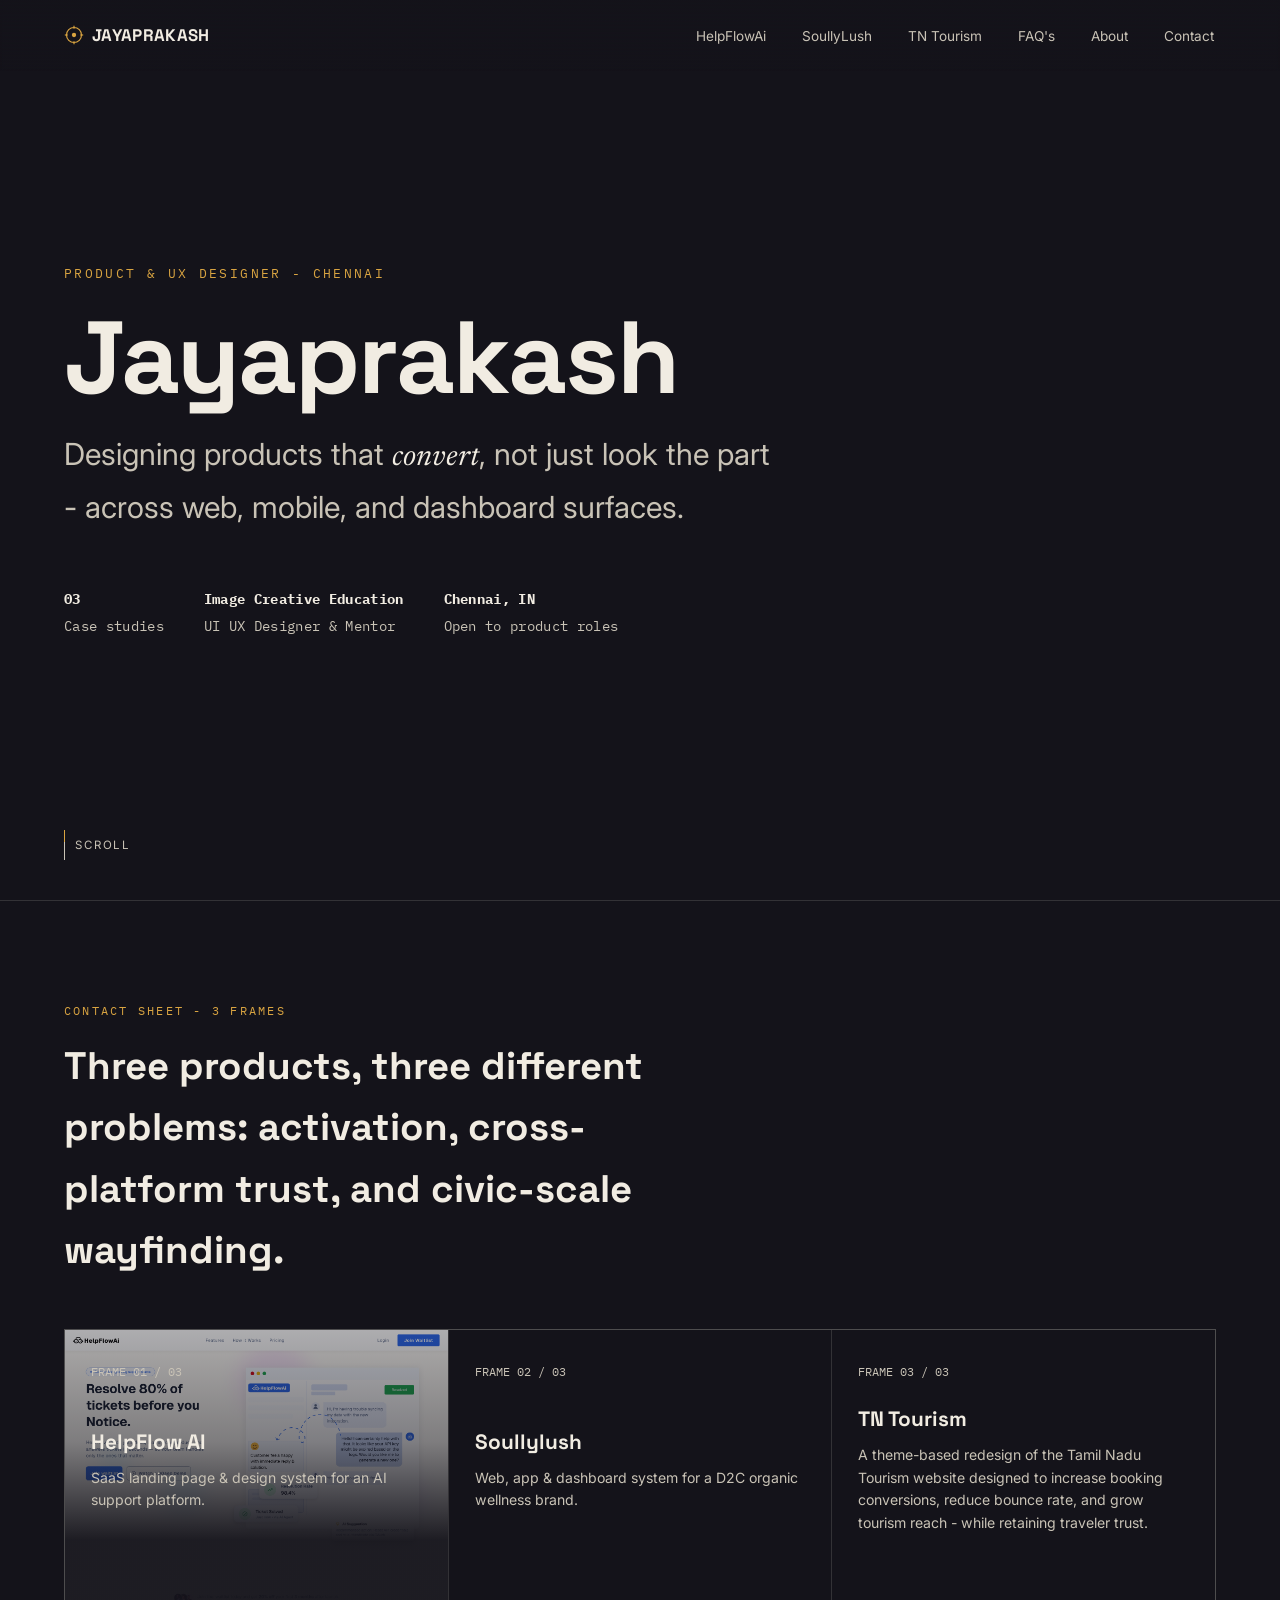
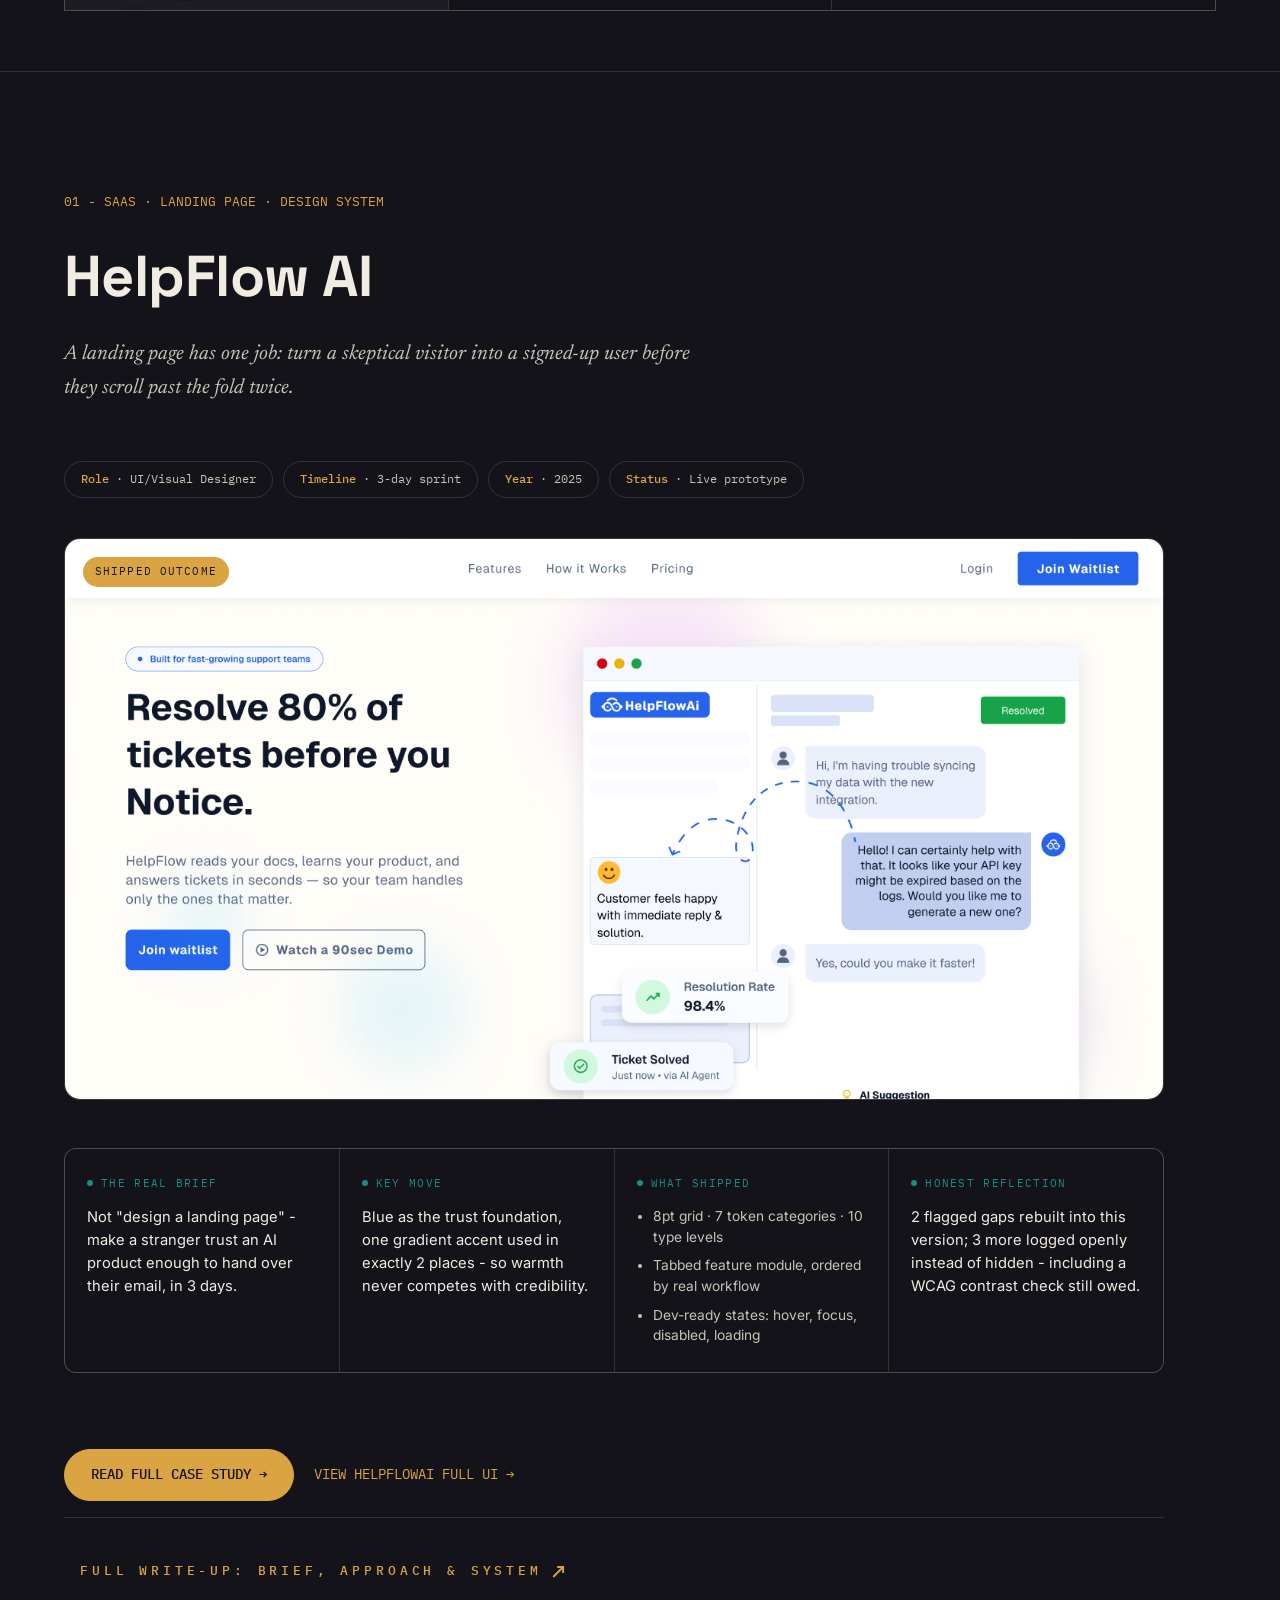
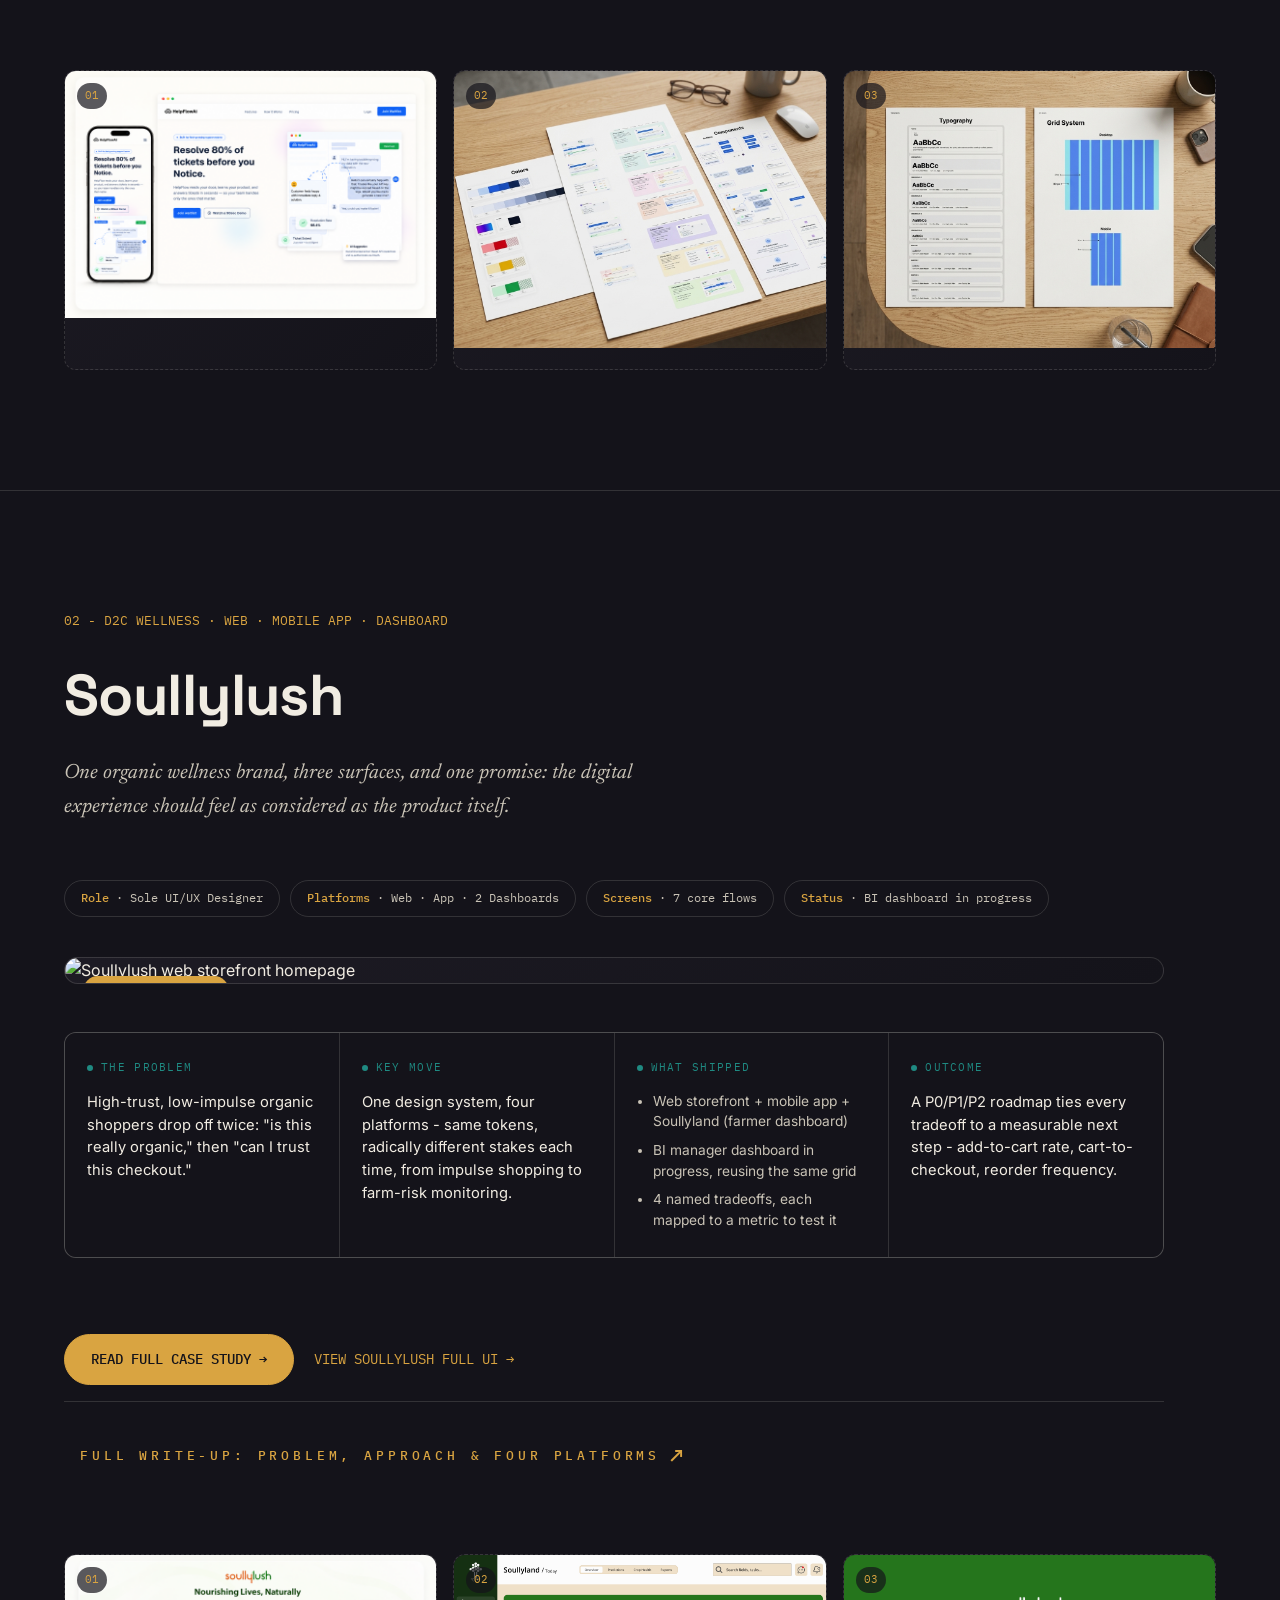
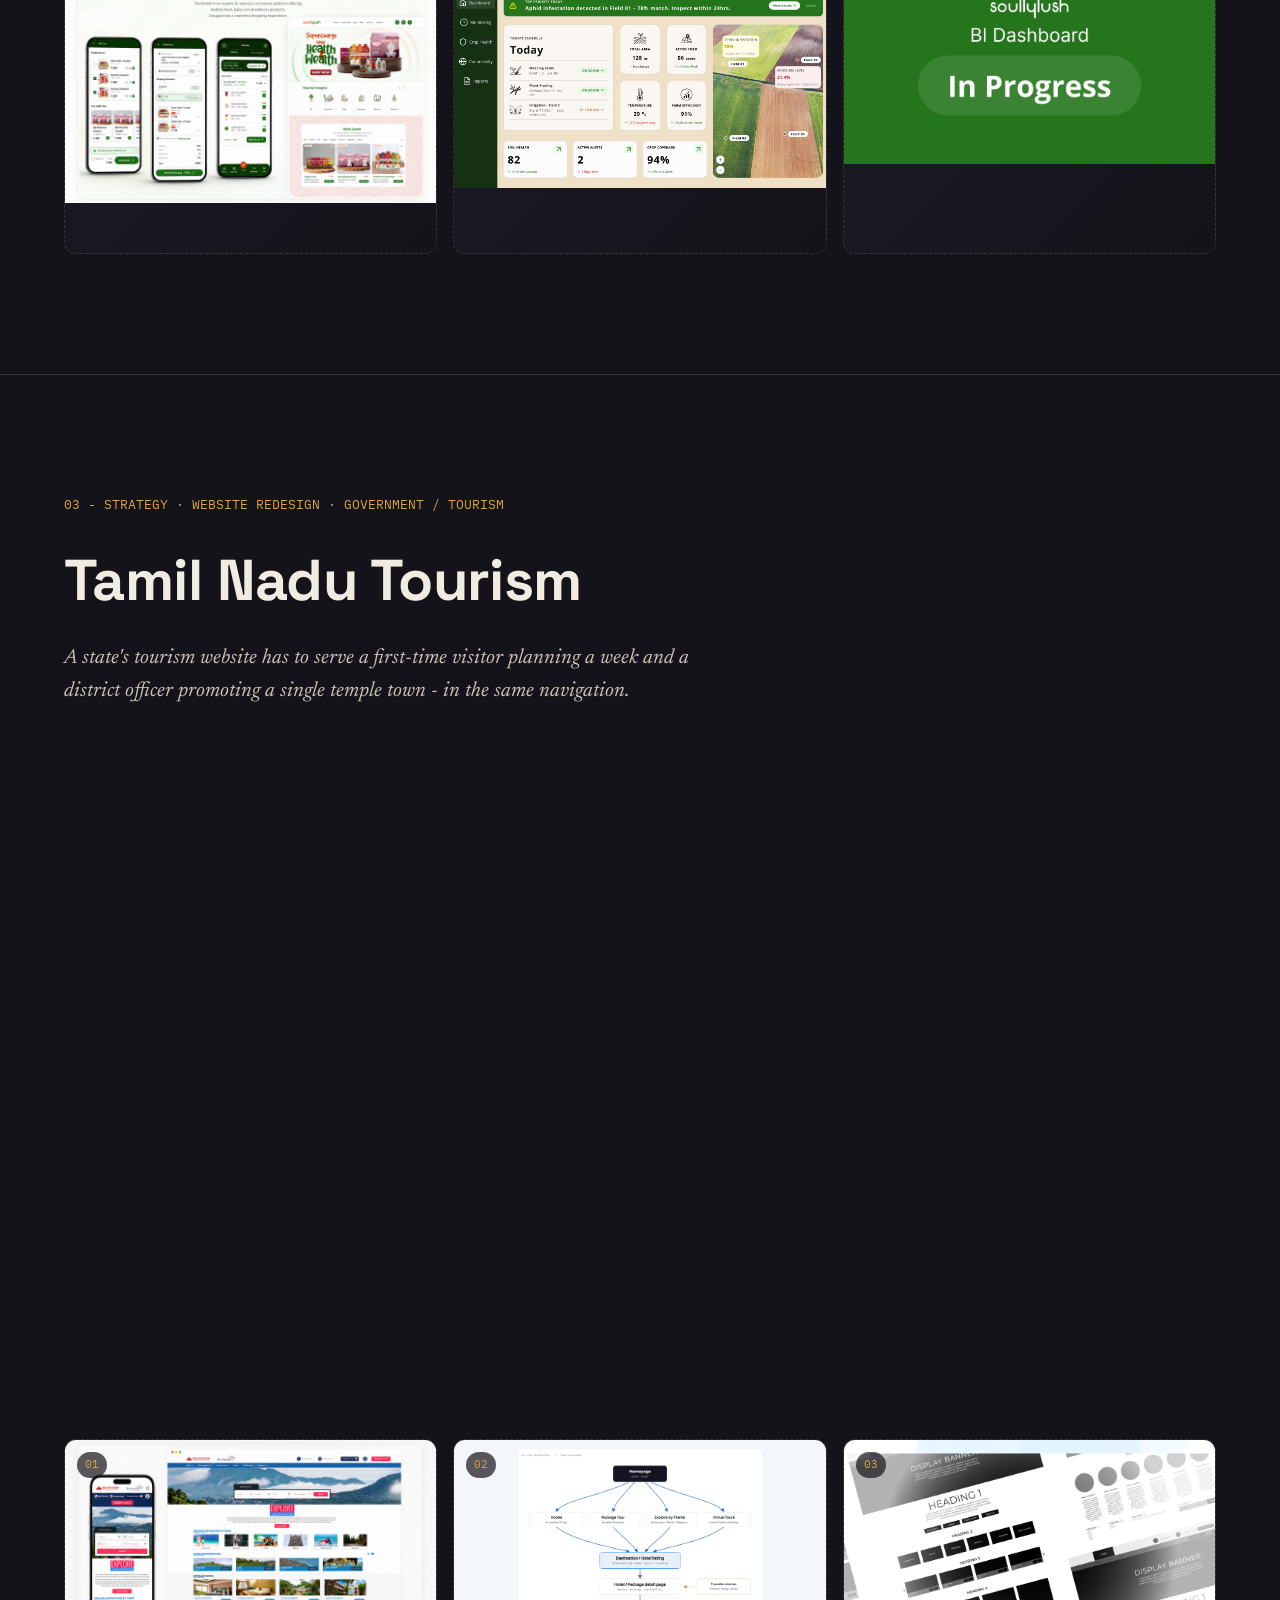
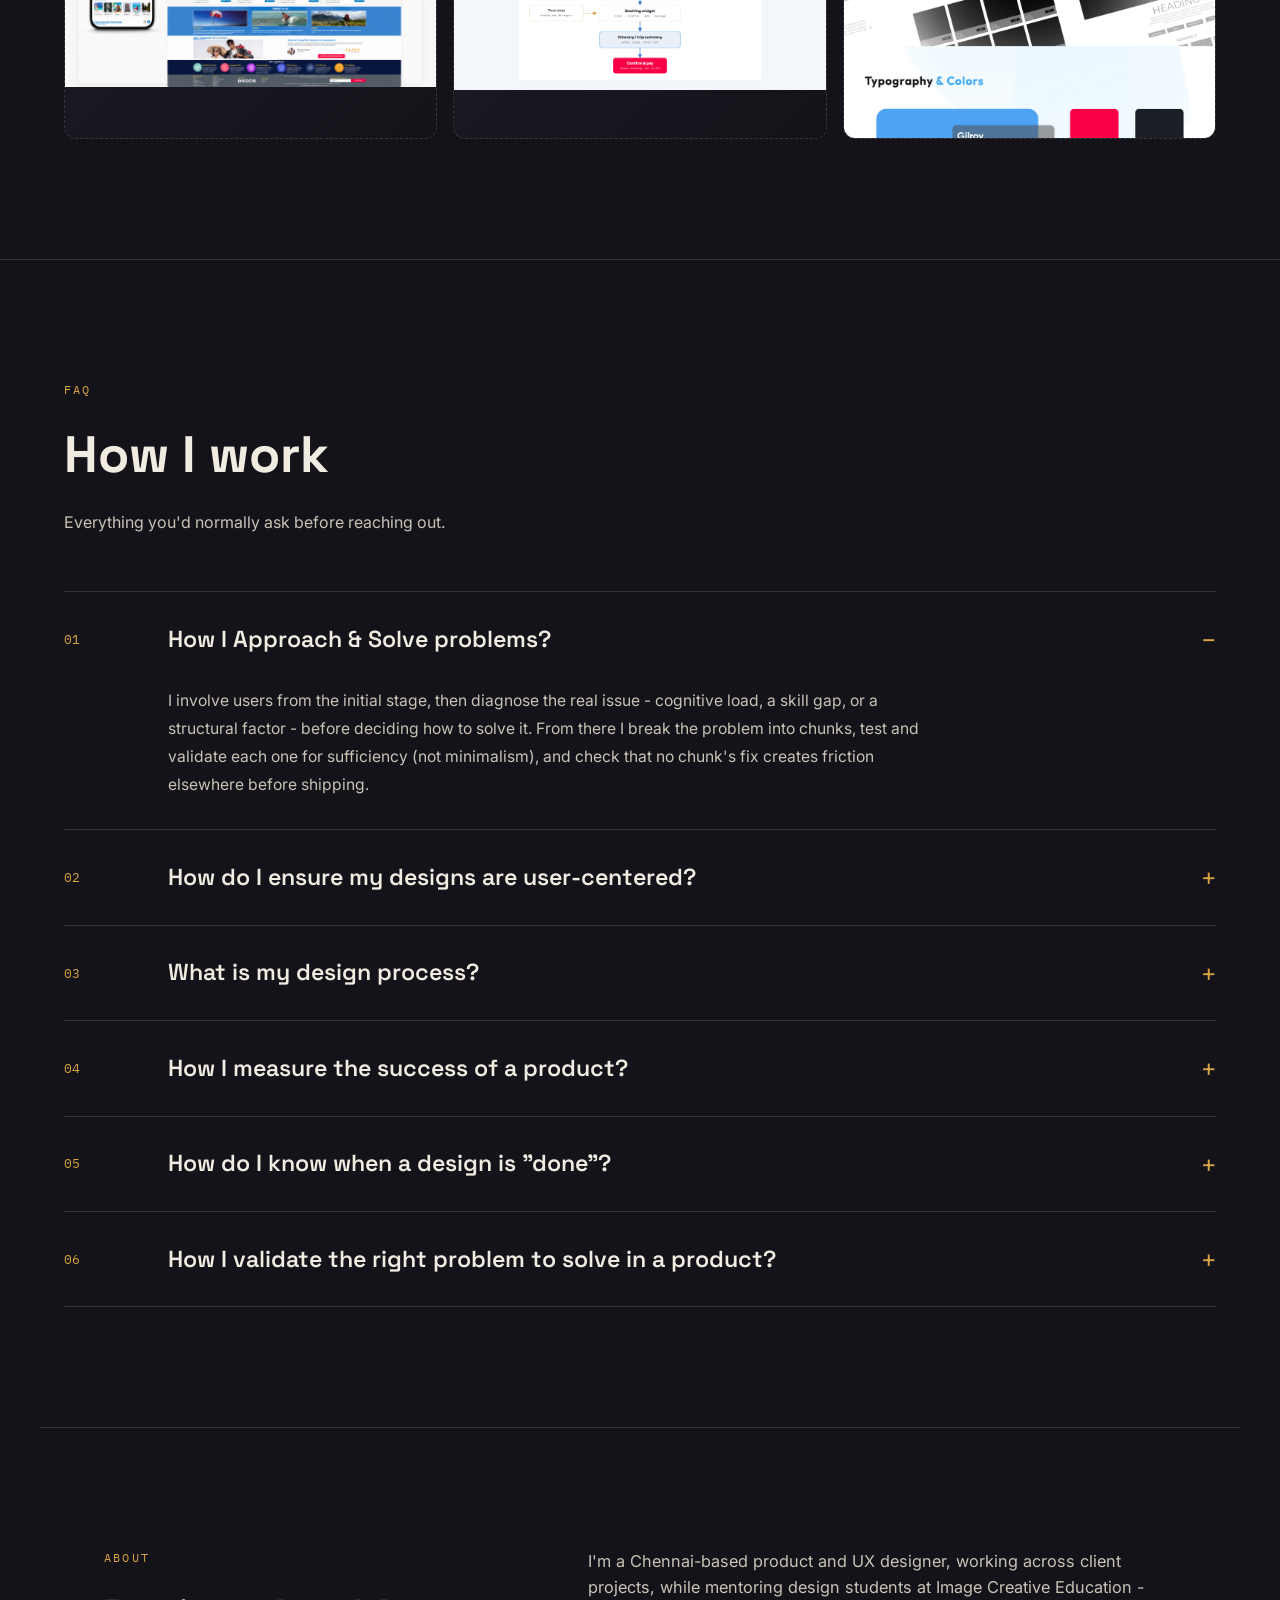
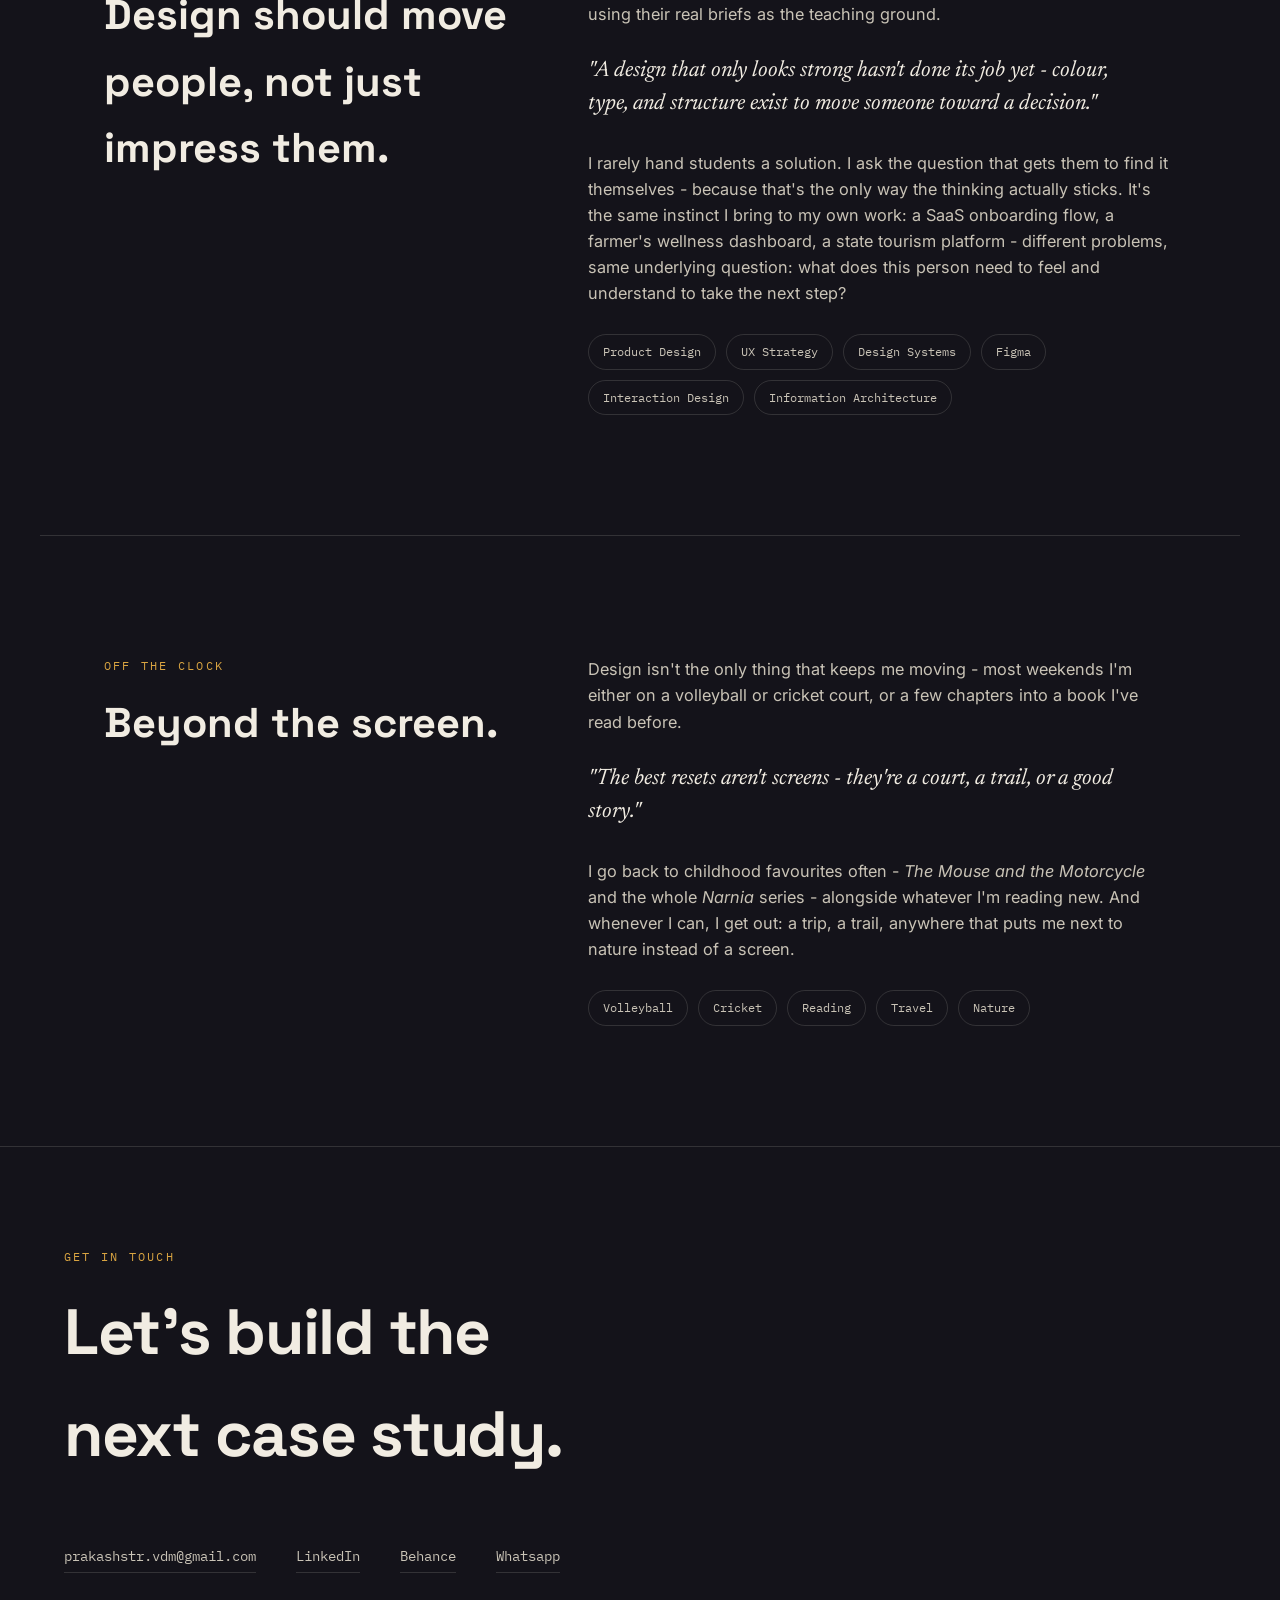
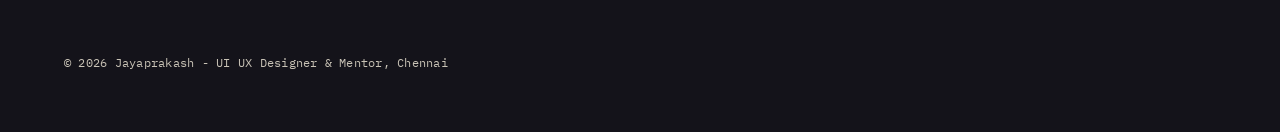
==== index.html @ b06d15dc "my-portfolio v1.0" ====
<!doctype html>
<html lang="en">
  <head>
    <meta charset="UTF-8" />
    <meta name="viewport" content="width=device-width, initial-scale=1.0" />
    <title>Jayaprakash - Product & UX Designer</title>
    <link rel="preconnect" href="https://fonts.googleapis.com" />
    <link
      href="https://fonts.googleapis.com/css2?family=Space+Grotesk:wght@400;500;700&family=Newsreader:ital,wght@0,400;1,400;1,500&family=Inter:wght@400;500;600&family=IBM+Plex+Mono:wght@400;500&display=swap"
      rel="stylesheet"
    />
    <style>
      :root {
        --ink: #14131a;
        --ink-soft: #1d1b24;
        --bone: #f1ece2;
        --bone-dim: #c9c3b6;
        --gold: #d9a441;
        --teal: #1f8a82;
        --line: rgba(241, 236, 226, 0.14);
      }
      * {
        box-sizing: border-box;
        margin: 0;
        padding: 0;
      }
      html {
        scroll-behavior: smooth;
      }
      @media (prefers-reduced-motion: reduce) {
        html {
          scroll-behavior: auto;
        }
        * {
          animation: none !important;
          transition: none !important;
        }
      }
      body {
        background: var(--ink);
        color: var(--bone);
        font-family: "Inter", sans-serif;
        line-height: 1.6;
        overflow-x: hidden;
      }
      a {
        color: inherit;
      }
      .mono {
        font-family: "IBM Plex Mono", monospace;
        letter-spacing: 0.02em;
      }
      .display {
        font-family: "Space Grotesk", sans-serif;
      }
      .accent-italic {
        font-family: "Newsreader", serif;
        font-style: italic;
        font-weight: 400;
      }

      /* ---------- NAV ---------- */
      header {
        position: fixed;
        top: 0;
        left: 0;
        right: 0;
        z-index: 100;
        display: flex;
        justify-content: space-between;
        align-items: center;
        padding: 22px 5vw;
        background: linear-gradient(
          to bottom,
          rgba(20, 19, 26, 0.92),
          rgba(20, 19, 26, 0)
        );
        backdrop-filter: blur(2px);
      }
      .logo {
        font-family: "Space Grotesk", sans-serif;
        font-weight: 700;
        font-size: 1.05rem;
        letter-spacing: 0.02em;
        display: flex;
        align-items: center;
        gap: 8px;
      }
      .logo svg {
        width: 20px;
        height: 20px;
      }
      nav ul {
        list-style: none;
        display: flex;
        gap: 32px;
      }
      nav a {
        font-size: 0.85rem;
        text-decoration: none;
        color: var(--bone-dim);
        transition: color 0.2s ease;
        padding: 4px 2px;
      }
      nav a:hover,
      nav a:focus-visible {
        color: var(--gold);
        outline: none;
      }
      nav a:focus-visible {
        outline: 2px solid var(--gold);
        outline-offset: 4px;
      }

      /* ---------- HERO ---------- */
      .hero {
        min-height: 100vh;
        display: flex;
        flex-direction: column;
        justify-content: center;
        padding: 0 5vw;
        position: relative;
      }
      .hero-eyebrow {
        font-size: 0.82rem;
        color: var(--gold);
        text-transform: uppercase;
        letter-spacing: 0.18em;
        margin-bottom: 24px;
        opacity: 0;
        animation: riseIn 0.8s ease forwards 0.1s;
      }
      .hero h1 {
        font-size: clamp(2.6rem, 8vw, 6.4rem);
        font-weight: 700;
        line-height: 0.98;
        letter-spacing: -0.02em;
        opacity: 0;
        animation: riseIn 0.9s ease forwards 0.25s;
      }
      .hero .role {
        margin-top: 22px;
        font-size: clamp(1.3rem, 2.6vw, 1.9rem);
        color: var(--bone-dim);
        max-width: 720px;
        opacity: 0;
        animation: riseIn 0.9s ease forwards 0.45s;
      }
      .hero .role em {
        color: var(--bone);
        font-style: italic;
        font-family: "Newsreader", serif;
      }
      .button {
        border: 1px solid var(--gold);
        border-radius: 999px;
        padding: 12px 24px;
      }
      @keyframes riseIn {
        from {
          opacity: 0;
          transform: translateY(18px);
        }
        to {
          opacity: 1;
          transform: translateY(0);
        }
      }
      .hero-meta {
        margin-top: 56px;
        display: flex;
        gap: 40px;
        flex-wrap: wrap;
        opacity: 0;
        animation: riseIn 0.9s ease forwards 0.65s;
      }
      .hero-meta div {
        font-size: 0.9rem;
        color: var(--bone-dim);
      }
      .hero-meta strong {
        display: block;
        color: var(--bone);
        font-family: "IBM Plex Mono", monospace;
        font-size: 0.9rem;
        margin-bottom: 4px;
      }

      .scroll-cue {
        position: absolute;
        bottom: 40px;
        left: 5vw;
        font-size: 0.72rem;
        color: var(--bone-dim);
        text-transform: uppercase;
        letter-spacing: 0.16em;
        display: flex;
        align-items: center;
        gap: 10px;
      }
      .scroll-cue .bar {
        width: 1px;
        height: 30px;
        background: var(--bone-dim);
        position: relative;
        overflow: hidden;
      }
      .scroll-cue .bar::after {
        content: "";
        position: absolute;
        top: 0;
        left: 0;
        width: 100%;
        height: 40%;
        background: var(--gold);
        animation: track 1.8s ease-in-out infinite;
      }
      @keyframes track {
        0% {
          transform: translateY(-100%);
        }
        100% {
          transform: translateY(250%);
        }
      }

      /* ---------- CONTACT SHEET NAV ---------- */
      .sheet {
        padding: 100px 5vw 60px;
        border-top: 1px solid var(--line);
      }
      .sheet-label {
        font-size: 0.78rem;
        color: var(--gold);
        text-transform: uppercase;
        letter-spacing: 0.18em;
        margin-bottom: 14px;
      }
      .sheet-title {
        font-size: clamp(1.6rem, 3vw, 2.4rem);
        font-weight: 700;
        margin-bottom: 48px;
        max-width: 640px;
      }
      .frames {
        display: grid;
        grid-template-columns: repeat(3, 1fr);
        gap: 1px;
        background: var(--line);
        border: 1px solid var(--line);
      }
      .frame {
        background: var(--ink);
        background-size: cover;
        background-position: top center;
        padding: 32px 26px;
        text-decoration: none;
        color: inherit;
        display: flex;
        flex-direction: column;
        justify-content: space-between;
        min-height: 280px;
        transition: background 0.3s ease;
        position: relative;
      }
      .frame::before {
        content: "";
        position: absolute;
        inset: 0;
        background: linear-gradient(
          to top,
          rgba(20, 19, 26, 0.96) 25%,
          rgba(20, 19, 26, 0.55) 60%,
          rgba(20, 19, 26, 0.35) 100%
        );
        z-index: 0;
      }
      .frame > * {
        position: relative;
        z-index: 1;
      }
      .frame:hover,
      .frame:focus-visible {
        background-color: var(--ink-soft);
        outline: none;
      }
      .frame:focus-visible {
        box-shadow: inset 0 0 0 2px var(--gold);
      }
      .frame .fnum {
        font-family: "IBM Plex Mono", monospace;
        font-size: 0.78rem;
        color: var(--bone-dim);
      }
      .frame h3 {
        font-size: 1.3rem;
        margin: 18px 0 8px;
        font-weight: 700;
      }
      .frame p {
        font-size: 0.88rem;
        color: var(--bone-dim);
      }
      .frame .go {
        margin-top: 20px;
        font-size: 0.78rem;
        color: var(--gold);
        font-family: "IBM Plex Mono", monospace;
        opacity: 0;
        transform: translateX(-6px);
        transition: all 0.25s ease;
      }
      .frame:hover .go,
      .frame:focus-visible .go {
        opacity: 1;
        transform: translateX(0);
      }
      @media (max-width: 800px) {
        .frames {
          grid-template-columns: 1fr;
        }
      }

      /* ---------- CASE STUDY ---------- */
      .case {
        padding: 120px 5vw;
        border-top: 1px solid var(--line);
        scroll-margin-top: 80px;
      }
      .case-head {
        max-width: 900px;
        margin-bottom: 56px;
      }
      .case-eyebrow {
        font-family: "IBM Plex Mono", monospace;
        font-size: 0.8rem;
        color: var(--gold);
        margin-bottom: 18px;
      }
      .case h2 {
        font-size: clamp(2.1rem, 5vw, 3.6rem);
        font-weight: 700;
        letter-spacing: -0.01em;
        margin-bottom: 16px;
      }
      .case .tagline {
        font-family: "Newsreader", serif;
        font-style: italic;
        font-size: 1.3rem;
        color: var(--bone-dim);
        max-width: 640px;
      }

      .meta-row {
        display: grid;
        grid-template-columns: repeat(auto-fit, minmax(160px, 1fr));
        gap: 24px;
        margin: 44px 0 56px;
        padding: 24px 0;
        border-top: 1px solid var(--line);
        border-bottom: 1px solid var(--line);
      }
      .meta-row div span {
        display: block;
        font-size: 0.7rem;
        text-transform: uppercase;
        letter-spacing: 0.12em;
        color: var(--bone-dim);
        margin-bottom: 8px;
      }
      .meta-row div strong {
        font-family: "IBM Plex Mono", monospace;
        font-size: 0.92rem;
        font-weight: 500;
        color: var(--bone);
      }

      .case-body {
        display: grid;
        grid-template-columns: 1fr 1fr;
        gap: 64px;
        max-width: 1100px;
      }
      @media (max-width: 820px) {
        .case-body {
          grid-template-columns: 1fr;
        }
      }
      .case-body h4 {
        font-size: 0.78rem;
        text-transform: uppercase;
        letter-spacing: 0.14em;
        color: var(--teal);
        margin-bottom: 14px;
      }
      .case-body p {
        color: var(--bone-dim);
        font-size: 0.98rem;
        margin-bottom: 16px;
      }
      .case-body ul {
        color: var(--bone-dim);
        font-size: 0.98rem;
        padding-left: 18px;
        margin-bottom: 16px;
      }
      .case-body li {
        margin-bottom: 8px;
      }

      .visual-strip {
        margin-top: 64px;
        display: grid;
        grid-template-columns: repeat(3, 1fr);
        gap: 16px;
      }
      @media (max-width: 820px) {
        .visual-strip {
          grid-template-columns: 1fr;
        }
      }
      .visual-frame {
        /* aspect-ratio:4/3; */
        border: 1px dashed var(--line);
        /* display:flex;  */
        /* align-items:center;  */
        /* justify-content:center;  */
        /* flex-direction:column; gap:8px; */
        background: linear-gradient(135deg, var(--ink-soft), var(--ink));
        /* padding:20px;  */
        /* text-align:center; */
        position: relative;
        height: 300px; /* Fixed card height */
        overflow: hidden;
        border-radius: 12px;
      }
      .visual-frame .icon {
        font-family: "IBM Plex Mono", monospace;
        font-size: 0.7rem;
        color: var(--gold);
        position: absolute;
        top: 12px;
        left: 12px;
        z-index: 2;
        background: rgba(20, 19, 26, 0.7);
        padding: 4px 8px;
        border-radius: 20px;
      }
      .visual-frame .cap {
        font-size: 0.82rem;
        color: var(--bone-dim);
        width: 100%;
        height: 100%;
        overflow: hidden;
      }
      .visual-frame .cap img {
        width: 100%;
        height: auto;
        display: block;
        transform: translateY(0);
        transition: transform 8s linear;
      }
      .visual-frame:hover img {
        transform: translateY(calc(-100% + 300px));
      }

      .case-link {
        display: inline-flex;
        align-items: center;
        gap: 8px;
        margin: 36px 12px 0 0;
        font-family: "IBM Plex Mono", monospace;
        font-size: 0.85rem;
        color: var(--gold);
        text-decoration: none;
        /* border-bottom: 1px solid transparent; */
      }
      .case-link:hover {
        border-color: var(--gold);
      }
      .case-link.primary {
        background: var(--gold);
        color: var(--ink);
        padding: 14px 26px;
        border-radius: 999px;
        border: 1px solid var(--gold);
        font-weight: 500;
      }
      .case-link.primary:hover {
        background: transparent;
        color: var(--gold);
      }
      .case-cta-row {
        display: flex;
        flex-wrap: wrap;
        align-items: center;
        margin-bottom: 16px;
        gap: 8px;
      }

      /* ---------- OUTCOME VISUAL (techfynite-style hero shot) ---------- */
      .outcome-visual {
        position: relative;
        margin: 40px 0 48px;
        border-radius: 16px;
        overflow: hidden;
        border: 1px solid var(--line);
        background: linear-gradient(135deg, var(--ink-soft), var(--ink));
        max-width: 1100px;
      }
      .outcome-visual .tag {
        position: absolute;
        top: 18px;
        left: 18px;
        z-index: 2;
        font-family: "IBM Plex Mono", monospace;
        font-size: 0.7rem;
        letter-spacing: 0.1em;
        text-transform: uppercase;
        color: var(--ink);
        background: var(--gold);
        padding: 6px 12px;
        border-radius: 20px;
      }
      .outcome-visual .frame-inner {
        width: 100%;
        max-height: 560px;
        overflow: hidden;
        display: flex;
        align-items: flex-start;
        justify-content: center;
      }
      .outcome-visual img {
        width: 100%;
        height: auto;
        display: block;
      }

      /* ---------- SKIMMABLE HIGHLIGHTS (PM-skim layer) ---------- */
      .highlights {
        display: grid;
        grid-template-columns: repeat(4, 1fr);
        gap: 1px;
        background: var(--line);
        border: 1px solid var(--line);
        border-radius: 12px;
        overflow: hidden;
        max-width: 1100px;
        margin-bottom: 40px;
      }
      @media (max-width: 900px) {
        .highlights {
          grid-template-columns: repeat(2, 1fr);
        }
      }
      @media (max-width: 560px) {
        .highlights {
          grid-template-columns: 1fr;
        }
      }
      .highlight-card {
        background: var(--ink);
        padding: 26px 22px;
        transition: background 0.25s ease;
      }
      .highlight-card:hover {
        background: var(--ink-soft);
      }
      .highlight-card .h-label {
        display: flex;
        align-items: center;
        gap: 8px;
        font-family: "IBM Plex Mono", monospace;
        font-size: 0.68rem;
        text-transform: uppercase;
        letter-spacing: 0.12em;
        color: var(--teal);
        margin-bottom: 14px;
      }
      .highlight-card .h-label::before {
        content: "";
        width: 6px;
        height: 6px;
        border-radius: 50%;
        background: var(--teal);
        flex-shrink: 0;
      }
      .highlight-card p {
        font-size: 0.92rem;
        color: var(--bone);
        line-height: 1.55;
      }
      .highlight-card ul {
        padding-left: 16px;
        margin: 0;
      }
      .highlight-card li {
        font-size: 0.86rem;
        color: var(--bone-dim);
        margin-bottom: 8px;
        line-height: 1.5;
      }
      .highlight-card li:last-child {
        margin-bottom: 0;
      }

      /* ---------- CASE CHIPS (quick meta pills) ---------- */
      .case-chips {
        display: flex;
        flex-wrap: wrap;
        gap: 10px;
        margin: 28px 0 0;
      }
      .case-chips span {
        font-family: "IBM Plex Mono", monospace;
        font-size: 0.74rem;
        padding: 8px 16px;
        border: 1px solid var(--line);
        border-radius: 100px;
        color: var(--bone-dim);
      }
      .case-chips span strong {
        color: var(--gold);
        font-weight: 500;
      }

      details.deep-dive {
        max-width: 1100px;
        margin-bottom: 48px;
        border-top: 1px solid var(--line);
        padding-top: 20px;
      }
      details.deep-dive summary {
        cursor: pointer;
        list-style: none;
        font-family: "IBM Plex Mono", monospace;
        font-size: 0.8rem;
        font-weight: 500;
        color: var(--gold);
        text-transform: uppercase;
        letter-spacing: 0.3em;
        display: flex;
        align-items: center;
        gap: 10px;
        padding: 1rem;
      }
      details.deep-dive summary::-webkit-details-marker {
        display: none;
      }
      details.deep-dive summary::after {
  content: "↗";
  font-size: 1.4rem;
  display: inline-block;
  transition: transform 0.25s ease;
}
details.deep-dive[open] summary::after {
  transform: rotate(90deg);
}
      /* details.deep-dive summary::after {
        content: "+";
        font-size: 1.1rem;
      }
      details.deep-dive[open] summary::after {
        content: "−";
      } */
      details.deep-dive .case-body {
        margin-top: 32px;
      }

      /* ================= FAQ ================= */

      .faq {
        padding: 120px 5vw;
        border-top: 1px solid var(--line);
      }

      .faq-head {
        max-width: 760px;
        margin-bottom: 56px;
      }

      .faq h2 {
        font-size: clamp(2rem, 4vw, 3.2rem);
        margin-bottom: 14px;
        font-weight: 700;
      }

      .faq-sub {
        color: var(--bone-dim);
        max-width: 600px;
        font-size: 1rem;
      }

      .faq-list {
        border-top: 1px solid var(--line);
      }

      .faq-item {
        border-bottom: 1px solid var(--line);
      }

      .faq-item summary {
        list-style: none;
        cursor: pointer;
        display: grid;
        grid-template-columns: 80px 1fr 40px;
        align-items: center;
        gap: 24px;
        padding: 28px 0;
      }

      .faq-item summary::-webkit-details-marker {
        display: none;
      }

      .faq-number {
        color: var(--gold);
        font-size: 0.82rem;
      }

      .faq-question {
        font-size: clamp(1.1rem, 2vw, 1.45rem);
        font-weight: 600;
      }

      .faq-item summary::after {
        content: "+";
        justify-self: end;
        color: var(--gold);
        font-size: 1.5rem;
        transition: transform 0.3s ease;
      }

      .faq-item[open] summary::after {
        content: "−";
      }

      .faq-answer {
        max-width: 760px;
        margin-left: 104px;
        padding: 0 0 30px;
        color: var(--bone-dim);
        line-height: 1.8;
        font-size: 0.98rem;
        animation: faqFade 0.3s ease;
      }

      @keyframes faqFade {
        from {
          opacity: 0;
          transform: translateY(-8px);
        }
        to {
          opacity: 1;
          transform: translateY(0);
        }
      }

      .faq-item:hover summary {
        color: var(--gold);
      }

      @media (max-width: 768px) {
        .faq-item summary {
          grid-template-columns: 56px 1fr 24px;
          gap: 16px;
          padding: 22px 0;
        }

        .faq-question {
          font-size: 1.05rem;
        }

        .faq-answer {
          margin-left: 72px;
          font-size: 0.94rem;
        }
      }

      /* ---------- ABOUT ---------- */
      .about {
        padding: 120px 5vw;
        border-top: 1px solid var(--line);
        display: grid;
        grid-template-columns: 1fr 1.4fr;
        gap: 64px;
        max-width: 1200px;
        margin: 0 auto;
      }

      @media (max-width: 820px) {
        .about {
          grid-template-columns: 1fr;
        }
      }
      .about .sheet-label {
        margin-bottom: 14px;
      }
      .about h2 {
        font-size: clamp(1.8rem, 3.4vw, 2.6rem);
        font-weight: 700;
        margin-bottom: 8px;
      }
      .about-body p {
        color: var(--bone-dim);
        font-size: 1.02rem;
        margin-bottom: 18px;
        max-width: 600px;
      }
      .about-body .quote {
        font-family: "Newsreader", serif;
        font-style: italic;
        font-size: 1.4rem;
        color: var(--bone);
        margin: 28px 0;
        max-width: 560px;
        line-height: 1.5;
      }
      .tags {
        display: flex;
        flex-wrap: wrap;
        gap: 10px;
        margin-top: 28px;
      }
      .tags span {
        font-family: "IBM Plex Mono", monospace;
        font-size: 0.76rem;
        padding: 7px 14px;
        border: 1px solid var(--line);
        border-radius: 100px;
        color: var(--bone-dim);
      }

      /* ---------- FOOTER ---------- */
      footer {
        padding: 100px 5vw 60px;
        border-top: 1px solid var(--line);
        display: flex;
        flex-direction: column;
        gap: 40px;
      }
      footer h2 {
        font-size: clamp(2rem, 6vw, 4rem);
        font-weight: 700;
        letter-spacing: -0.02em;
      }
      .footer-links {
        display: flex;
        gap: 40px;
        flex-wrap: wrap;
        margin-top: 20px;
      }
      .footer-links a {
        text-decoration: none;
        font-family: "IBM Plex Mono", monospace;
        font-size: 0.88rem;
        color: var(--bone-dim);
        border-bottom: 1px solid var(--line);
        padding-bottom: 4px;
        transition:
          color 0.2s ease,
          border-color 0.2s ease;
      }
      .footer-links a:hover {
        color: var(--gold);
        border-color: var(--gold);
      }
      .copyright {
        font-size: 0.76rem;
        color: var(--bone-dim);
        margin-top: 40px;
      }

      /* reveal on scroll */
      .reveal {
        opacity: 0;
        transform: translateY(24px);
        transition:
          opacity 0.7s ease,
          transform 0.7s ease;
      }
      .reveal.in {
        opacity: 1;
        transform: translateY(0);
      }
    </style>
  </head>
  <body>
    <header>
      <div class="logo">
        <svg
          viewBox="0 0 24 24"
          fill="none"
          stroke="#d9a441"
          stroke-width="1.4"
        >
          <circle cx="12" cy="12" r="9" />
          <circle cx="12" cy="12" r="2.6" fill="#d9a441" stroke="none" />
          <line x1="12" y1="1" x2="12" y2="4.5" />
          <line x1="12" y1="19.5" x2="12" y2="23" />
          <line x1="1" y1="12" x2="4.5" y2="12" />
          <line x1="19.5" y1="12" x2="23" y2="12" />
        </svg>
        JAYAPRAKASH
      </div>
      <nav>
        <ul>
          <li><a href="#helpflow">HelpFlowAi</a></li>
          <li><a href="#soullylush">SoullyLush</a></li>
          <li><a href="#tnt">TN Tourism</a></li>
          <li><a href="#faq">FAQ's</a></li>
          <li><a href="#about">About</a></li>
          <li><a href="#contact">Contact</a></li>
        </ul>
      </nav>
    </header>

    <section class="hero">
      <p class="hero-eyebrow mono">Product &amp; UX Designer - Chennai</p>
      <h1 class="display">Jayaprakash</h1>
      <p class="role">
        Designing products that <em>convert</em>, not just look the part -
        across web, mobile, and dashboard surfaces.
      </p>
      <div class="hero-meta mono">
        <div><strong>03</strong>Case studies</div>
        <div><strong>Image Creative Education</strong>UI UX Designer & Mentor</div>
        <div><strong>Chennai, IN</strong>Open to product roles</div>
      </div>
      <div class="scroll-cue">
        <div class="bar"></div>
        SCROLL
      </div>
    </section>

    <section class="sheet" id="work">
      <p class="sheet-label mono">Contact Sheet - 3 Frames</p>
      <h2 class="sheet-title display">
        Three products, three different problems: activation, cross-platform
        trust, and civic-scale wayfinding.
      </h2>
      <div class="frames">
        <a class="frame reveal" href="#helpflow" style="background-image:url('./assets/High-Fidelity Desktop -1440.png')">
          <span class="fnum">FRAME 01 / 03</span>
          <div>
            <h3 class="display">HelpFlow AI</h3>
            <p>
              SaaS landing page &amp; design system for an AI support platform.
            </p>
          </div>
          <span class="go">VIEW CASE STUDY →</span>
        </a>
        <a class="frame reveal" href="#soullylush" style="background-image:url('./assets/soullylush-landing-home-page.jpg')">
          <span class="fnum">FRAME 02 / 03</span>
          <div>
            <h3 class="display">Soullylush</h3>
            <p>
              Web, app &amp; dashboard system for a D2C organic wellness brand.
            </p>
          </div>
          <span class="go">VIEW CASE STUDY →</span>
        </a>
        <a class="frame reveal" href="#tnt" style="background-image:url('./assets/ttdc-finalui.png')">
          <span class="fnum">FRAME 03 / 03</span>
          <div>
            <h3 class="display">TN Tourism</h3>
            <p>
              A theme-based redesign of the Tamil Nadu Tourism website designed
              to increase booking conversions, reduce bounce rate, and grow
              tourism reach - while retaining traveler trust.
            </p>
          </div>
          <span class="go">VIEW CASE STUDY →</span>
        </a>
      </div>
    </section>

    <!-- ===================== CASE 1: HELPFLOW AI ===================== -->
    <section class="case" id="helpflow">
      <div class="case-head reveal">
        <p class="case-eyebrow">
          01 - SAAS · LANDING PAGE · DESIGN SYSTEM
        </p>
        <h2 class="display">HelpFlow AI</h2>
        <p class="tagline">
          A landing page has one job: turn a skeptical visitor into a signed-up
          user before they scroll past the fold twice.
        </p>
      </div>

      <div class="case-chips reveal">
        <span><strong>Role</strong> · UI/Visual Designer</span>
        <span><strong>Timeline</strong> · 3-day sprint</span>
        <span><strong>Year</strong> · 2025</span>
        <span><strong>Status</strong> · Live prototype</span>
      </div>

      <div class="outcome-visual reveal">
        <span class="tag">Shipped Outcome</span>
        <div class="frame-inner">
          <img src="./assets/High-Fidelity Desktop -1440.png" alt="HelpFlow AI landing page, high-fidelity desktop screen" />
        </div>
      </div>

      <div class="highlights reveal">
        <div class="highlight-card">
          <div class="h-label">The Real Brief</div>
          <p>Not "design a landing page" - make a stranger trust an AI product enough to hand over their email, in 3 days.</p>
        </div>
        <div class="highlight-card">
          <div class="h-label">Key Move</div>
          <p>Blue as the trust foundation, one gradient accent used in exactly 2 places - so warmth never competes with credibility.</p>
        </div>
        <div class="highlight-card">
          <div class="h-label">What Shipped</div>
          <ul>
            <li>8pt grid · 7 token categories · 10 type levels</li>
            <li>Tabbed feature module, ordered by real workflow</li>
            <li>Dev-ready states: hover, focus, disabled, loading</li>
          </ul>
        </div>
        <div class="highlight-card">
          <div class="h-label">Honest Reflection</div>
          <p>2 flagged gaps rebuilt into this version; 3 more logged openly instead of hidden - including a WCAG contrast check still owed.</p>
        </div>
      </div>

      <div class="case-cta-row reveal">
        <a
          class="case-link primary"
          href="./helpflow/HelpFlowAI-case-study.html"
          target="_blank"
          rel="noopener"
          >READ FULL CASE STUDY →</a
        >
        <a
          class="case-link"
          href="https://www.behance.net/gallery/253985495/HelpFlowAi-Making-support-feel-like-a-conversation"
          target="_blank"
          rel="noopener"
          >VIEW HELPFLOWAI FULL UI →</a
        >
      </div>

      <details class="deep-dive reveal">
        <summary>Full write-up: brief, approach &amp; system</summary>
        <div class="case-body">
          <div>
            <h4>The brief</h4>
            <p>
              HelpFlow AI needed to position itself as an AI-powered customer
              support platform - dense enough to prove technical credibility,
              simple enough for a founder evaluating five tools in one sitting
              to get it in seconds.
            </p>
            <h4>Approach</h4>
            <p>
              Warm didn't mean warm colours. Blue is the professional
              foundation - the same trust signal Intercom, Zendesk, and
              Freshdesk anchor on - with a single purple-to-blue gradient
              accent used in exactly two moments: the closing CTA and the
              hero's AI-thinking line. Geist carries the technical-credibility
              read at every size.
            </p>
          </div>
          <div>
            <h4>What shipped</h4>
            <ul>
              <li>
                A conversion-first homepage with a clear single CTA hierarchy
              </li>
              <li>
                A componentized design system (buttons, cards, forms, nav)
                built for handoff, with dev-ready layer naming
              </li>
              <li>Responsive behaviour specified down to mobile breakpoints</li>
            </ul>
            <h4>Outcome</h4>
            <p>
              Delivered as a live, browsable prototype rather than static
              frames - so reviewers could evaluate real interaction and flow,
              not just the visual layer.
            </p>
          </div>
        </div>
      </details>

      <div class="visual-strip reveal">
        <div class="visual-frame">
          <span class="icon">01</span
          ><span class="cap"
            ><img src="./assets/helpflowai-mockup.png" alt="" srcset=""
          /></span>
        </div>
        <div class="visual-frame">
          <span class="icon">02</span
          ><span class="cap"
            ><img src="./assets/helflowaiDesignSystem.jpg" alt="" srcset=""
          /></span>
        </div>
        <div class="visual-frame">
          <span class="icon">03</span
          ><span class="cap"><img src="./assets/HelpflowaiBreakpoints.png" alt=""
          /></span>
        </div>
      </div>
    </section>

    <!-- ===================== CASE 2: SOULLYLUSH ===================== -->
    <section class="case" id="soullylush">
      <div class="case-head reveal">
        <p class="case-eyebrow">
          02 - D2C WELLNESS · WEB · MOBILE APP · DASHBOARD
        </p>
        <h2 class="display">Soullylush</h2>
        <p class="tagline">
          One organic wellness brand, three surfaces, and one promise: the
          digital experience should feel as considered as the product itself.
        </p>
      </div>

      <div class="case-chips reveal">
        <span><strong>Role</strong> · Sole UI/UX Designer</span>
        <span><strong>Platforms</strong> · Web · App · 2 Dashboards</span>
        <span><strong>Screens</strong> · 7 core flows</span>
        <span><strong>Status</strong> · BI dashboard in progress</span>
      </div>

      <div class="outcome-visual reveal">
        <span class="tag">Shipped Outcome</span>
        <div class="frame-inner">
          <img src="./assets/soullylush-landing-home-page.jpg" alt="Soullylush web storefront homepage" />
        </div>
      </div>

      <div class="highlights reveal">
        <div class="highlight-card">
          <div class="h-label">The Problem</div>
          <p>High-trust, low-impulse organic shoppers drop off twice: "is this really organic," then "can I trust this checkout."</p>
        </div>
        <div class="highlight-card">
          <div class="h-label">Key Move</div>
          <p>One design system, four platforms - same tokens, radically different stakes each time, from impulse shopping to farm-risk monitoring.</p>
        </div>
        <div class="highlight-card">
          <div class="h-label">What Shipped</div>
          <ul>
            <li>Web storefront + mobile app + Soullyland (farmer dashboard)</li>
            <li>BI manager dashboard in progress, reusing the same grid</li>
            <li>4 named tradeoffs, each mapped to a metric to test it</li>
          </ul>
        </div>
        <div class="highlight-card">
          <div class="h-label">Outcome</div>
          <p>A P0/P1/P2 roadmap ties every tradeoff to a measurable next step - add-to-cart rate, cart-to-checkout, reorder frequency.</p>
        </div>
      </div>

      <div class="case-cta-row reveal">
        <a
          class="case-link primary"
          href="./soullylush/soullylush-case-study.html"
          target="_blank"
          rel="noopener"
          >READ FULL CASE STUDY →</a
        >
        <a
          class="case-link"
          href="https://www.behance.net/gallery/253985807/Soullylush-Designing-trust-from-farm-to-checkout"
          target="_blank"
          rel="noopener"
          >VIEW SOULLYLUSH FULL UI →</a
        >
      </div>

      <details class="deep-dive reveal">
        <summary>Full write-up: problem, approach &amp; four platforms</summary>
        <div class="case-body">
          <div>
            <h4>The problem</h4>
            <p>
              Soullylush's customer-facing website, its shopping app, and the
              internal dashboards store managers and farmers relied on had
              each grown on their own terms - different visual language,
              different interaction logic, no shared sense that they belonged
              to the same brand.
            </p>
            <h4>Approach across four surfaces</h4>
            <p>
              Same colour system, same typography roles, same component logic
              - adapted to radically different stakes each time. The web
              homepage leads with brand storytelling; the app assumes higher
              intent and optimises for task completion; Soullyland trades
              imagery for stat cards and a live field-risk map; the BI
              dashboard reuses that same Overview grid so a manager never has
              to relearn a layout, only a vocabulary.
            </p>
          </div>
          <div>
            <h4>Tradeoffs made on purpose</h4>
            <ul>
              <li>Certifications placed below the hero, not above the fold - let value land first, trust second</li>
              <li>A checkbox cart mapped to the physical habit of ticking off a grocery list</li>
              <li>Two of five mobile nav slots spent on Reorder and Track - retention over browsing convenience</li>
              <li>The BI dashboard kept separate from the farmer dashboard - same system, different data literacy</li>
            </ul>
            <h4>Outcome</h4>
            <p>
              A 14-section design rationale document ties every major decision
              back to a user or business reason, and named success metrics
              turn each tradeoff above into something testable, not permanent.
            </p>
          </div>
        </div>
      </details>

      <div class="visual-strip reveal">
        <div class="visual-frame">
          <span class="icon">01</span
          ><span class="cap"><img src="./assets/soullylush-mockup.png" alt="" srcset=""
          /></span>
        </div>
        <div class="visual-frame">
          <span class="icon">02</span
          ><span class="cap"><img src="./assets/Dashboard-Home.png" alt=""
          /></span>
        </div>
        <div class="visual-frame">
          <span class="icon">03</span
          ><span class="cap"><img src="./assets/inprogress.png" alt=""
          /></span>
        </div>
      </div>
    </section>

    <!-- ===================== CASE 3: TN TOURISM ===================== -->
    <section class="case" id="tnt">
      <div class="case-head reveal">
        <p class="case-eyebrow">
          03 - STRATEGY · WEBSITE REDESIGN · GOVERNMENT / TOURISM
        </p>
        <h2 class="display">Tamil Nadu Tourism</h2>
        <p class="tagline">
          A state's tourism website has to serve a first-time visitor planning a
          week and a district officer promoting a single temple town - in the
          same navigation.
        </p>
      </div>

      <div class="case-chips reveal">
        <span><strong>Role</strong> · Visual &amp; UX Designer</span>
        <span><strong>Scope</strong> · Research → Wireframes → UI</span>
        <span><strong>Research</strong> · 8 interviews · 3 personas</span>
        <span><strong>Type</strong> · Government / Tourism</span>
      </div>

      <div class="outcome-visual reveal">
        <span class="tag">Shipped Outcome</span>
        <div class="frame-inner">
          <img src="./assets/ttdc-finalui.png" alt="Tamil Nadu Tourism redesigned homepage" />
        </div>
      </div>

      <div class="highlights reveal">
        <div class="highlight-card">
          <div class="h-label">The Problem</div>
          <p>"Feels like a notice board, not a travel guide" - the line that came up again and again across 8 interviews.</p>
        </div>
        <div class="highlight-card">
          <div class="h-label">Key Move</div>
          <p>Every screen decision written as an if/then/because hypothesis, tied back to a specific research finding.</p>
        </div>
        <div class="highlight-card">
          <div class="h-label">What Shipped</div>
          <ul>
            <li>Persistent booking widget in the hero</li>
            <li>Theme-based nav replacing one long list</li>
            <li>"Why Choose Us" trust strip vs. private OTAs</li>
          </ul>
        </div>
        <div class="highlight-card">
          <div class="h-label">Outcome</div>
          <p>4 goals anchored to department priorities: direct bookings, lower bounce, wider destination reach, platform trust.</p>
        </div>
      </div>

      <div class="case-cta-row reveal">
        <a
          class="case-link primary"
          href="./ttdc/tn-tourism-case-study.html"
          target="_blank"
          rel="noopener"
          >READ FULL CASE STUDY →</a
        >
        <a
          class="case-link"
          href="https://www.behance.net/gallery/253986431/TN-TOURISM-WHAT-PEOPLES-WANT"
          target="_blank"
          rel="noopener"
          >VIEW TN TOURISM FULL UI →</a
        >
        
      </div>

      <details class="deep-dive reveal">
        <summary>Full write-up: research, competitors &amp; IA</summary>
        <div class="case-body">
          <div>
            <h4>The problem</h4>
            <p>
              Tamil Nadu's tourism offering spans heritage temples, hill
              stations, coastline, and festivals - but the existing site
              presented it as one long, undifferentiated list, asking every
              visitor to do the sorting themselves.
            </p>
            <h4>Approach</h4>
            <p>
              Benchmarking Kerala Tourism, Incredible India, and MakeMyTrip
              exposed the gap: shallow theming, weak booking trust, almost no
              traveler voice. Two personas - a mobile-first IT professional
              planning family trips, a traveler chasing hidden destinations -
              and twelve user stories grounded every hypothesis that followed.
            </p>
          </div>
          <div>
            <h4>What this covered</h4>
            <ul>
              <li>
                Competitor &amp; benchmark review against other state tourism
                boards
              </li>
              <li>
                Visitor-intent mapping and a revised information architecture
              </li>
              <li>A redesigned homepage and district/destination templates</li>
              <li>
                Real traveler stories and ratings surfaced on the homepage
                instead of buried in a blog
              </li>
            </ul>
            <h4>Outcome</h4>
            <p>
              A clearer path from "I'm curious about Tamil Nadu" to "here's my
              three-day itinerary," with the visual identity carrying the
              state's heritage without slipping into tourist-brochure cliché.
            </p>
          </div>
        </div>
      </details>

      <div class="visual-strip reveal">
        <div class="visual-frame">
          <span class="icon">01</span
          ><span class="cap"
            ><img src="./assets/tnt-mockup.png" alt=""
          /></span>
        </div>
        <div class="visual-frame">
          <span class="icon">02</span
          ><span class="cap"><img src="./assets/tnt-ia-flow.png" alt=""
          /></span>
        </div>
        <div class="visual-frame">
          <span class="icon">03</span
          ><span class="cap"><img src="./assets/tnt-font-color.png" alt=""
          /></span>
        </div>
      </div>
    </section>

    <!-- ===================== FAQ ===================== -->
    <section class="faq" id="faq">
      <div class="faq-head reveal">
        <p class="sheet-label mono">FAQ</p>
        <h2 class="display">How I work</h2>
        <p class="faq-sub">
          Everything you'd normally ask before reaching out.
        </p>
      </div>

      <div class="faq-list reveal">
        <details class="faq-item" open>
          <summary>
            <span class="faq-number mono">01</span>
            <span class="faq-question display"
              >How I Approach & Solve problems?</span
            >
          </summary>
          <div class="faq-answer">
            I involve users from the initial stage, then diagnose the real issue
            - cognitive load, a skill gap, or a structural factor - before
            deciding how to solve it. From there I break the problem into
            chunks, test and validate each one for sufficiency (not minimalism),
            and check that no chunk's fix creates friction elsewhere before
            shipping.
          </div>
        </details>

        <details class="faq-item">
          <summary>
            <span class="faq-number mono">02</span>
            <span class="faq-question display"
              >How do I ensure my designs are user-centered?</span
            >
          </summary>
          <div class="faq-answer">
            I involve users from the initial stage of problem-solving, not just
            for validation at the end. That way the product is shaped by actual
            user needs and behavior from the start, rather than generalized
            assumptions about who the user is.
          </div>
        </details>

        <details class="faq-item">
          <summary>
            <span class="faq-number mono">03</span>
            <span class="faq-question display">What is my design process?</span>
          </summary>
          <div class="faq-answer">
            I scale my process to the project, not the reverse. Lean UX for
            low-risk work. Double Diamond or Design Thinking for medium
            complexity. My full diagnostic process -> chunking, sequencing,
            interference-checks -> for high-stakes, multi-audience problems. The
            rigor matches what the problem demands, not a fixed ritual.
          </div>
        </details>

        <details class="faq-item">
          <summary>
            <span class="faq-number mono">04</span>
            <span class="faq-question display"
              >How I measure the success of a product?</span
            >
          </summary>
          <div class="faq-answer">
            I measure a product's success through KPIs - conversion rate, task
            completion rate, user retention - combined with usability testing
            reports and direct user feedback. But I keep in mind that people
            don't always do what they say, so I never rely on stated feedback
            alone. I cross-check it against actual behavior - what users
            complete, drop off from, or return to - because that gap between
            what people say and what they do is often where the real insight is.
            Ultimately, a product is only successful if it aligns with business
            goals while delivering a seamless user experience - one without the
            other isn't success.
          </div>
        </details>

        <details class="faq-item">
          <summary>
            <span class="faq-number mono">05</span>
            <span class="faq-question display"
              >How do I know when a design is "done"?</span
            >
          </summary>
          <div class="faq-answer">
            A design is done when each part of it resolves the specific problem
            it was meant to solve - not when it looks finished. If a chunk still
            shows friction for a user or doesn't move the metric it was meant to
            move, it's not done, regardless of visual polish.
          </div>
        </details>

        <details class="faq-item">
          <summary>
            <span class="faq-number mono">06</span>
            <span class="faq-question display"
              >How I validate the right problem to solve in a product?</span
            >
          </summary>
          <div class="faq-answer">
            Validating the right problem means looking past the UI. A product's
            real issue can live in taxonomy or UX writing, in a broken user
            flow, or in a mismatch between the product and how actual users
            behave - not just how it looks. I validate this through reports and
            behavioral data - task completion, drop-offs, conversion patterns -
            mapped against what users are actually doing, not just what they
            say. If a product fails to convert, that's rarely a visual problem;
            it's usually a sign the flow doesn't match real user behavior, and
            that's where I look first before touching any screen.
          </div>
        </details>
      </div>
    </section>

    <section class="about" id="about">
      <div class="reveal">
        <p class="sheet-label mono">About</p>
        <h2 class="display">
          Design should move people, not just impress them.
        </h2>
      </div>
      <div class="about-body reveal">
        <p>
          I'm a Chennai-based product and UX designer, working across client
          projects, while mentoring design students at Image Creative Education
          - using their real briefs as the teaching ground.
        </p>
        <p class="quote">
          "A design that only looks strong hasn't done its job yet - colour,
          type, and structure exist to move someone toward a decision."
        </p>
        <p>
          I rarely hand students a solution. I ask the question that gets them
          to find it themselves - because that's the only way the thinking
          actually sticks. It's the same instinct I bring to my own work: a SaaS
          onboarding flow, a farmer's wellness dashboard, a state tourism
          platform - different problems, same underlying question: what does
          this person need to feel and understand to take the next step?
        </p>
        <div class="tags">
          <span>Product Design</span>
          <span>UX Strategy</span>
          <span>Design Systems</span>
          <span>Figma</span>
          <span>Interaction Design</span>
          <span>Information Architecture</span>
        </div>
      </div>
    </section>

    <section class="about" id="hobbies">
  <div class="reveal">
    <p class="sheet-label mono">Off the Clock</p>
    <h2 class="display">Beyond the screen.</h2>
  </div>
  <div class="about-body reveal">
    <p>
      Design isn't the only thing that keeps me moving - most weekends I'm
      either on a volleyball or cricket court, or a few chapters into a book
      I've read before.
    </p>
    <p class="quote">
      "The best resets aren't screens - they're a court, a trail, or a good story."
    </p>
    <p>
      I go back to childhood favourites often - <em>The Mouse and the Motorcycle</em>
      and the whole <em>Narnia</em> series - alongside whatever I'm reading new.
      And whenever I can, I get out: a trip, a trail, anywhere that puts me
      next to nature instead of a screen.
    </p>
    <div class="tags">
      <span>Volleyball</span>
      <span>Cricket</span>
      <span>Reading</span>
      <span>Travel</span>
      <span>Nature</span>
    </div>
  </div>
</section>

    <footer id="contact">
      <div class="reveal">
        <p class="sheet-label mono">Get in touch</p>
        <h2 class="display">Let's build the<br />next case study.</h2>
      </div>
      <div class="footer-links reveal">
        <a href="mailto:prakashstr.vdm@gmail.com">prakashstr.vdm@gmail.com</a>
        <a
          href="https://linkedin.com/in/devesign-jay"
          target="_blank"
          rel="noopener"
          >LinkedIn</a
        >
        <a
          href="https://behance.net/pako_prakash"
          target="_blank"
          rel="noopener"
          >Behance</a
        >
        <a
          href="https://wa.me/+917397571246"
          target="_blank"
          rel="noopener"
          >Whatsapp</a
        >
      </div>
      <p class="copyright mono">
        © 2026 Jayaprakash - UI UX Designer & Mentor, Chennai
      </p>
    </footer>

    <script>
      const reveals = document.querySelectorAll(".reveal");
      const io = new IntersectionObserver(
        (entries) => {
          entries.forEach((e) => {
            if (e.isIntersecting) {
              e.target.classList.add("in");
              io.unobserve(e.target);
            }
          });
        },
        { threshold: 0.12 },
      );
      reveals.forEach((el) => io.observe(el));
    </script>
  </body>
</html>
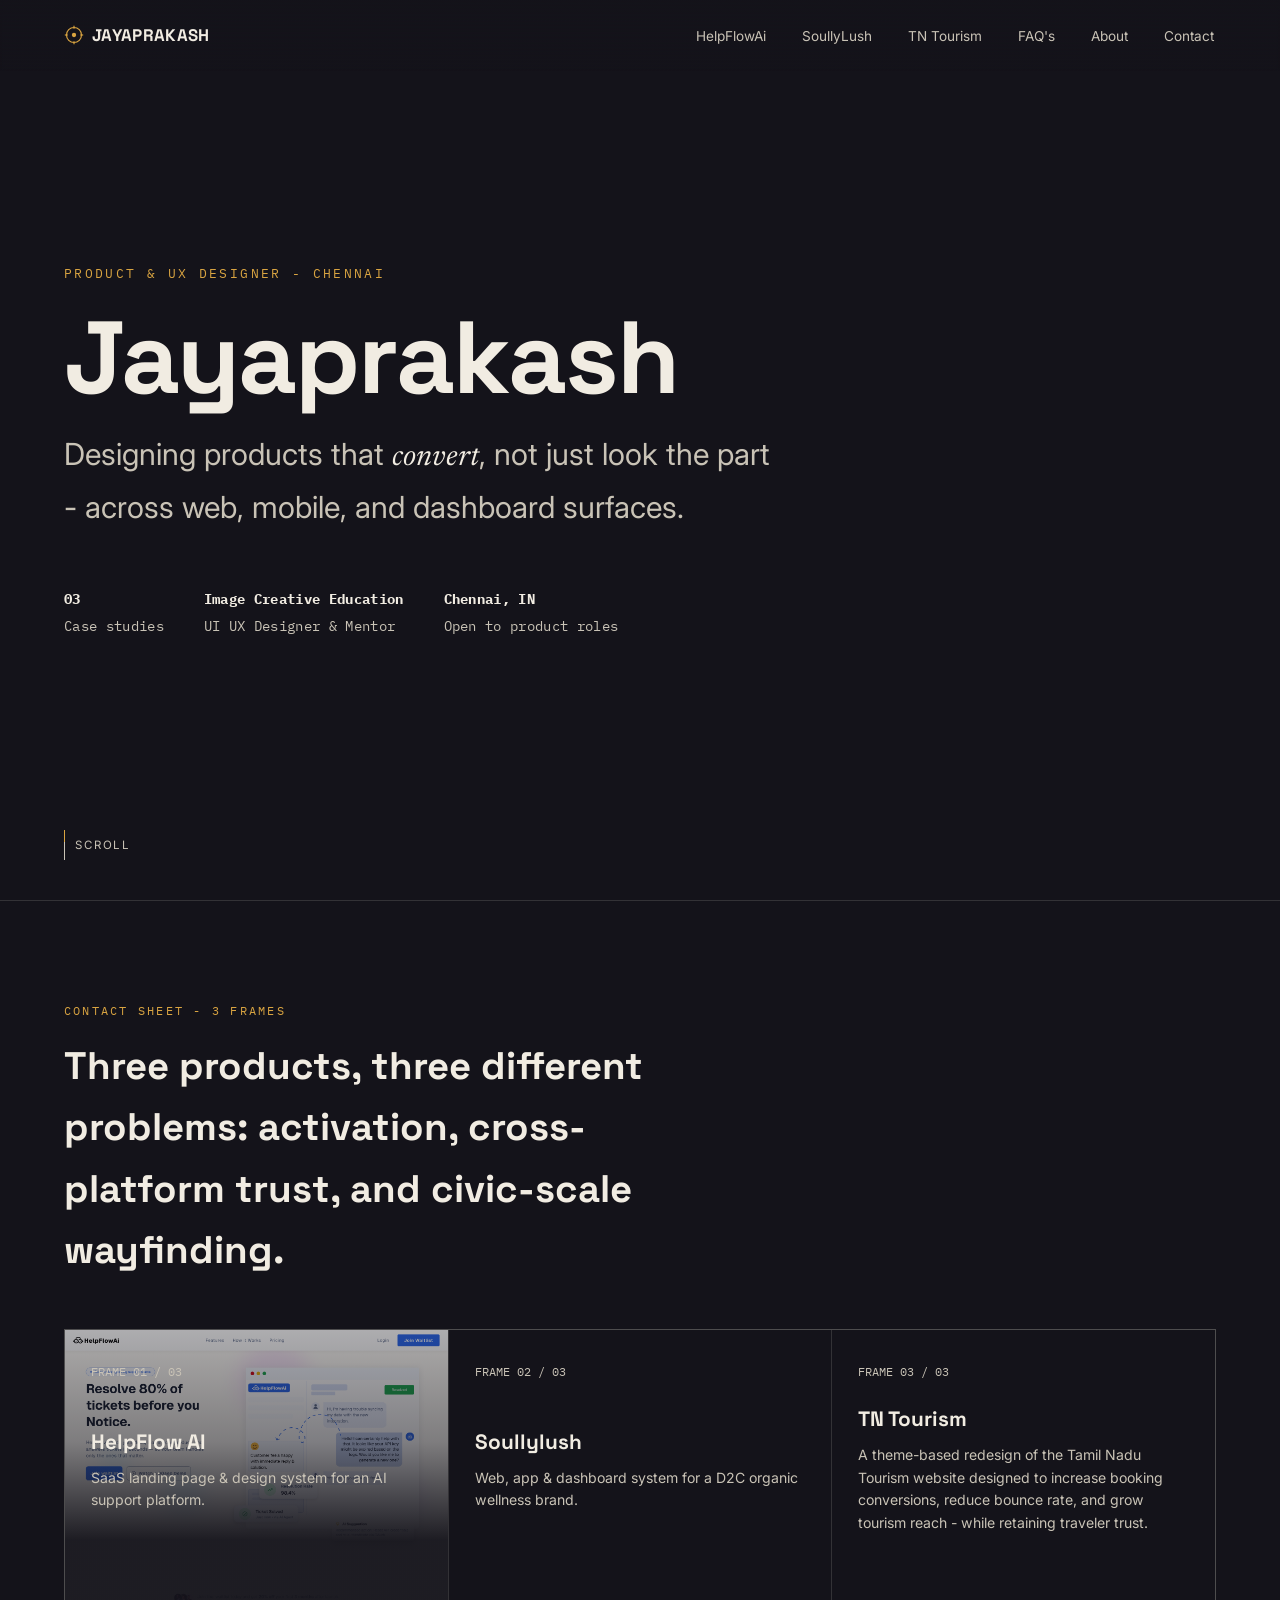
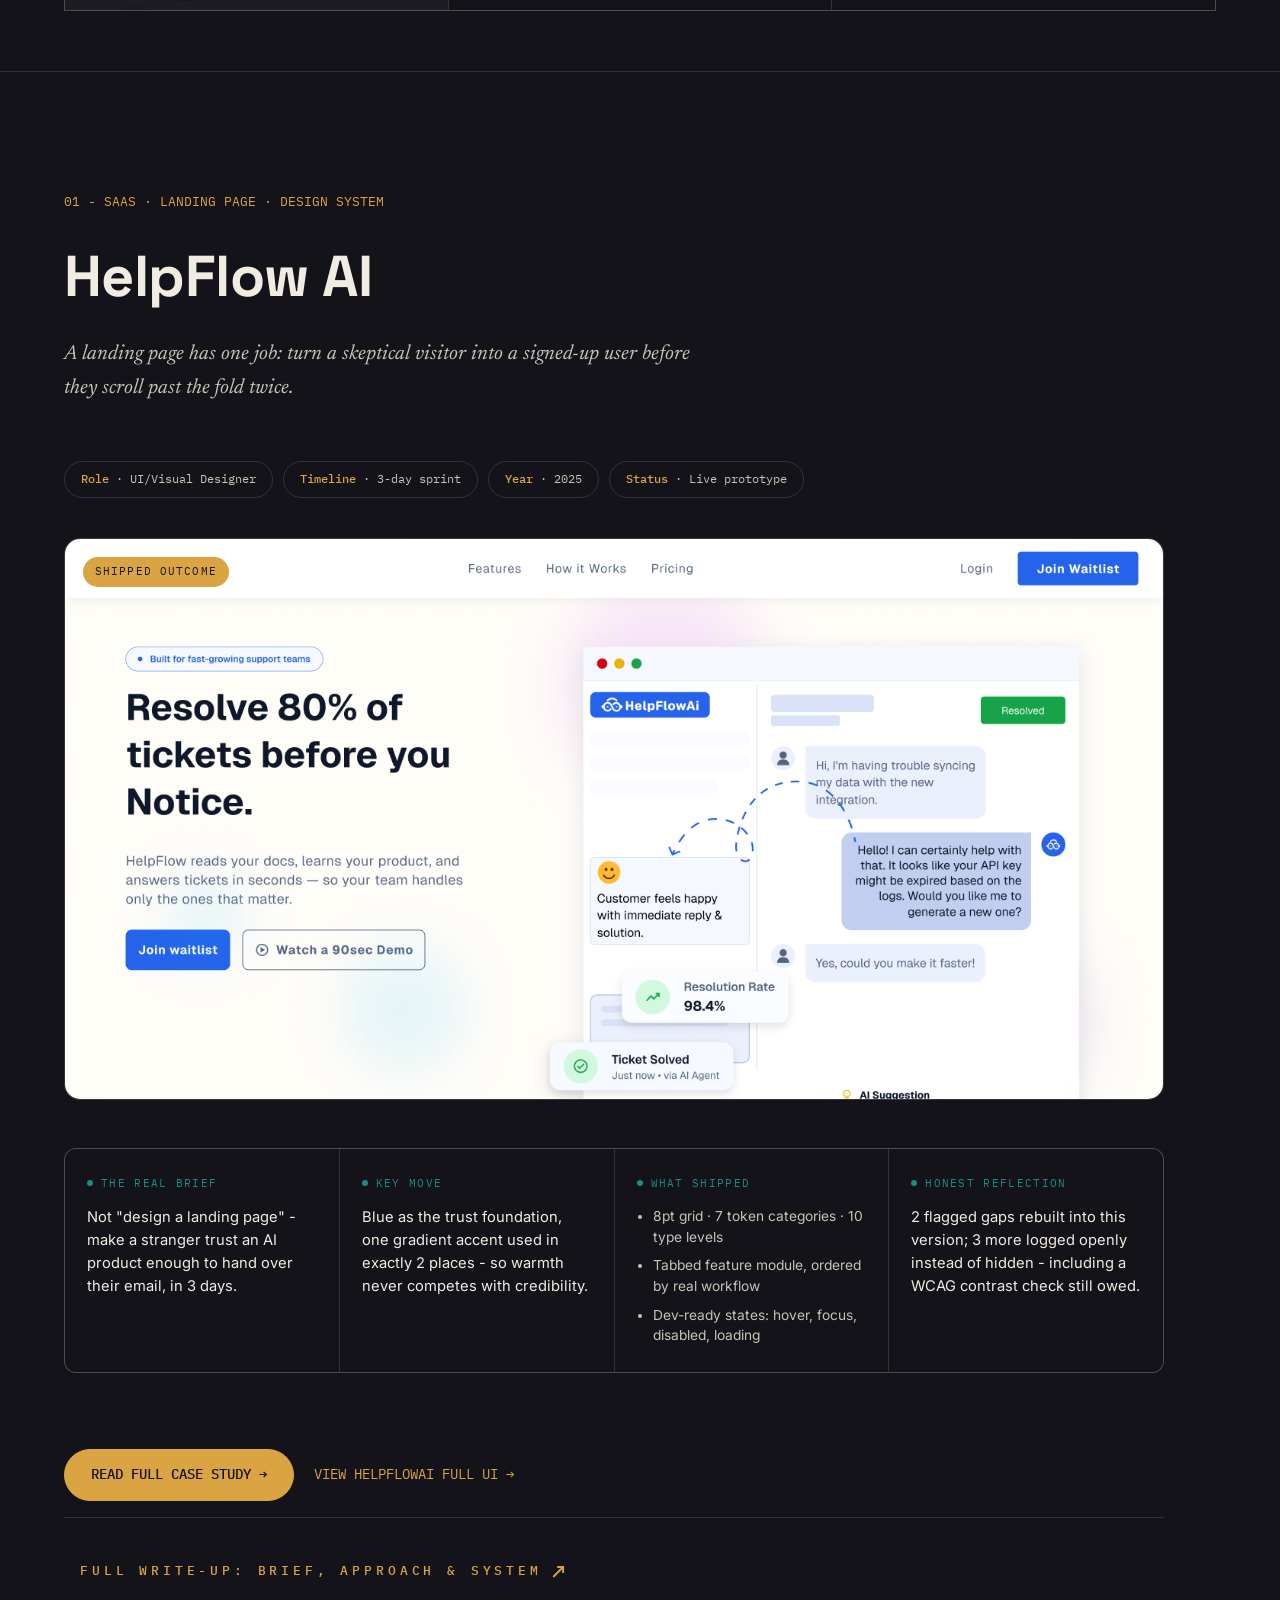
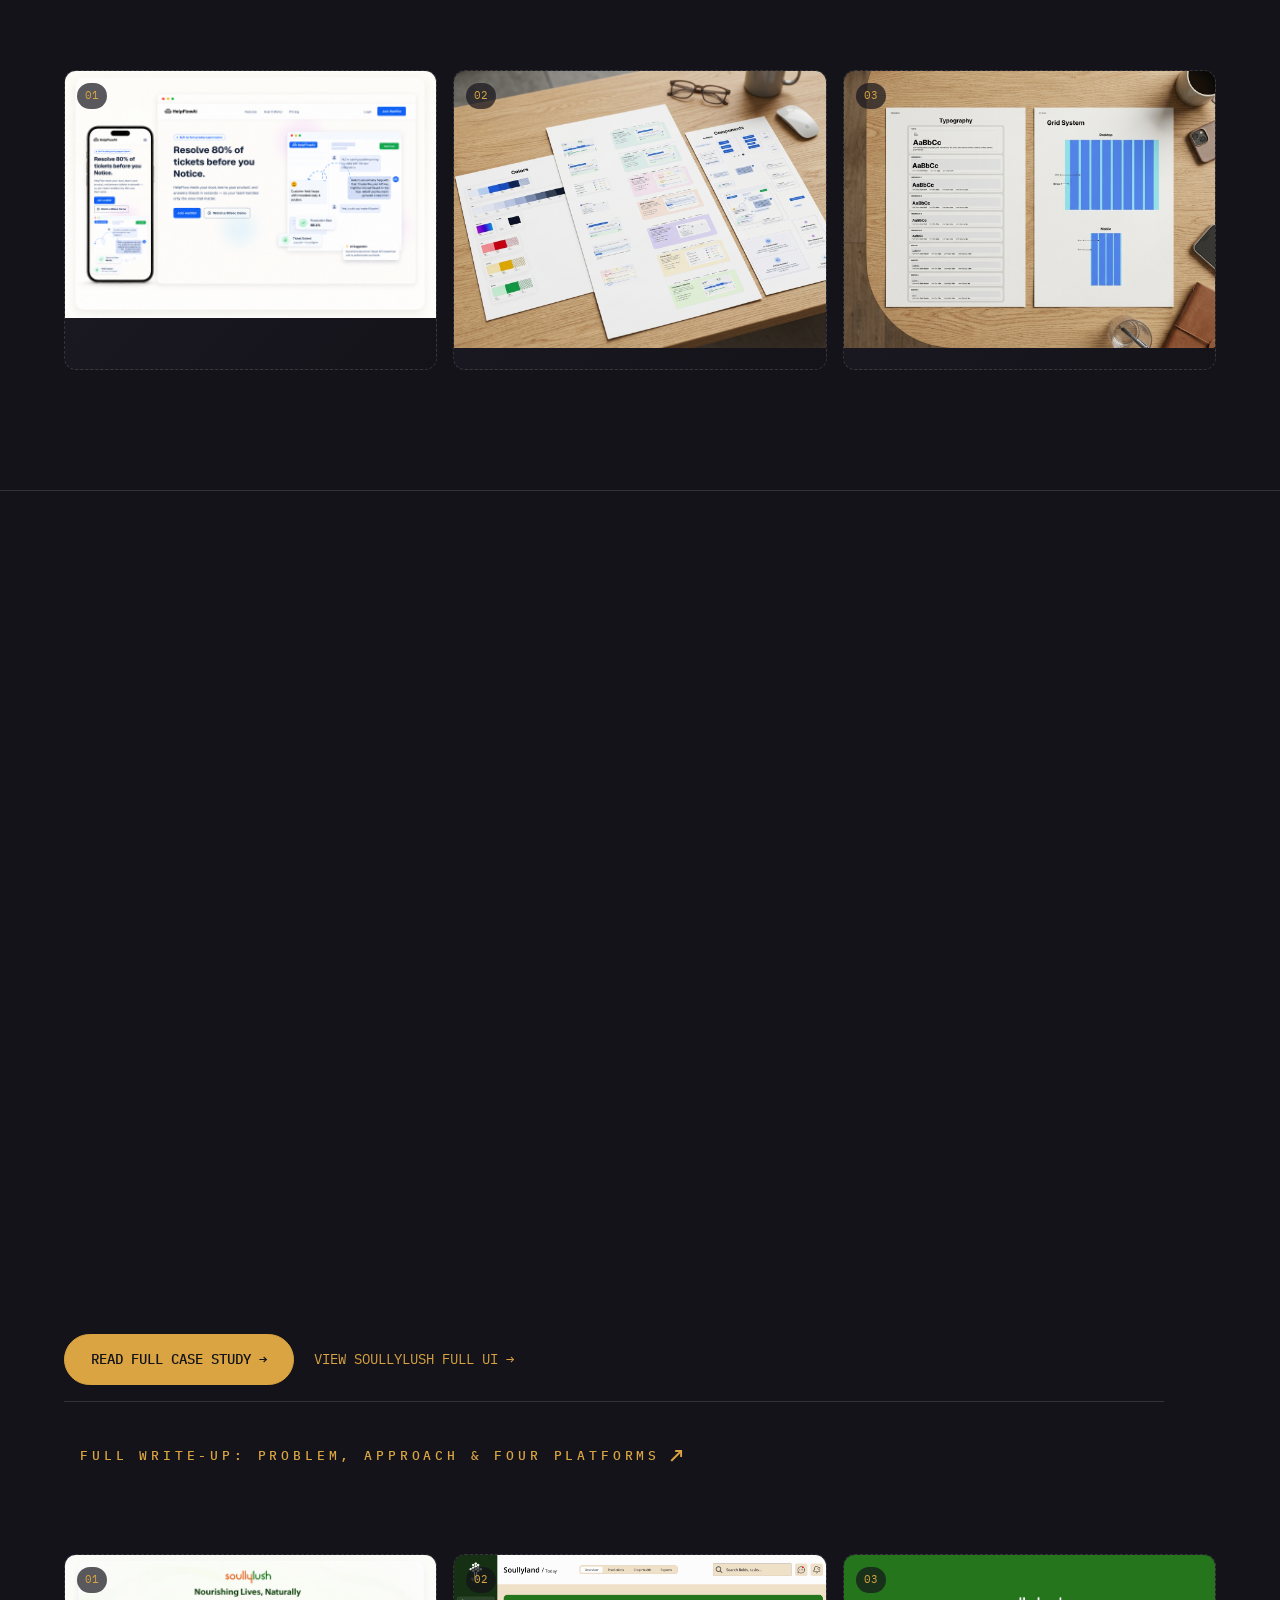
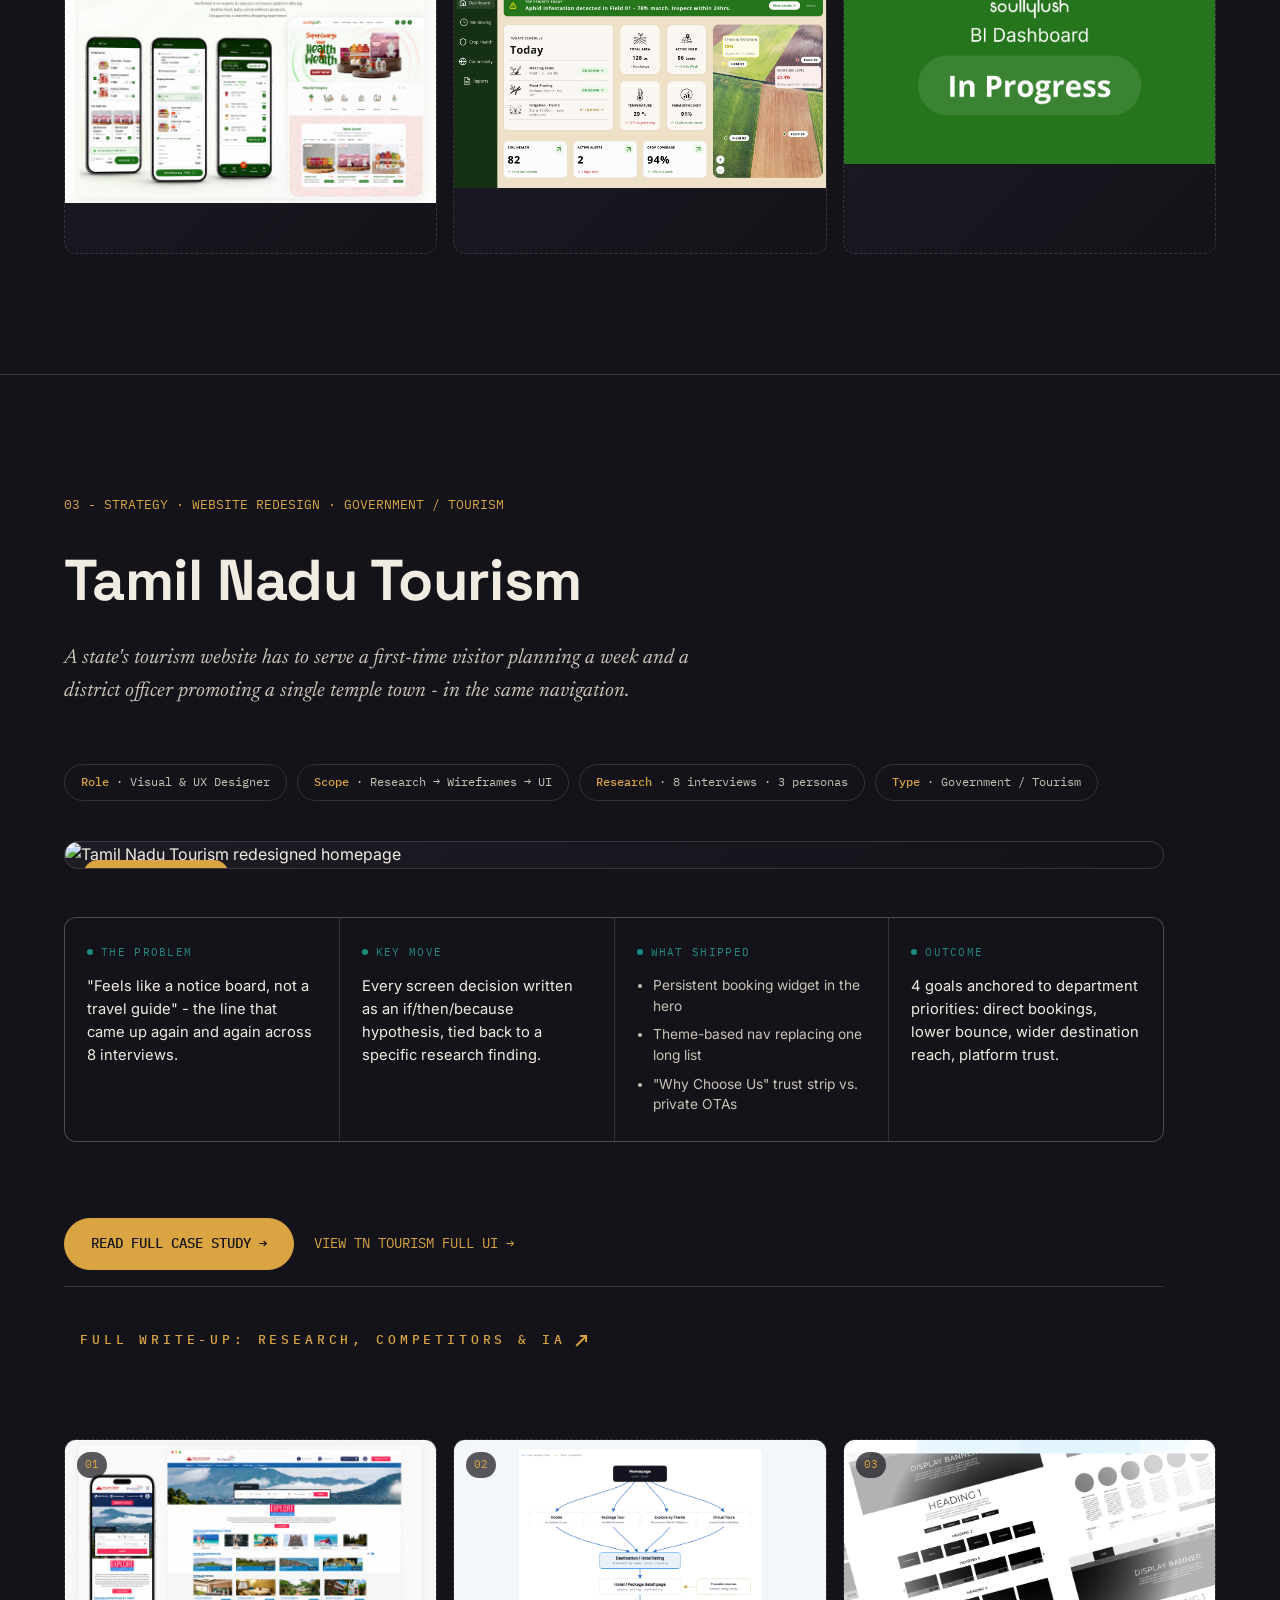
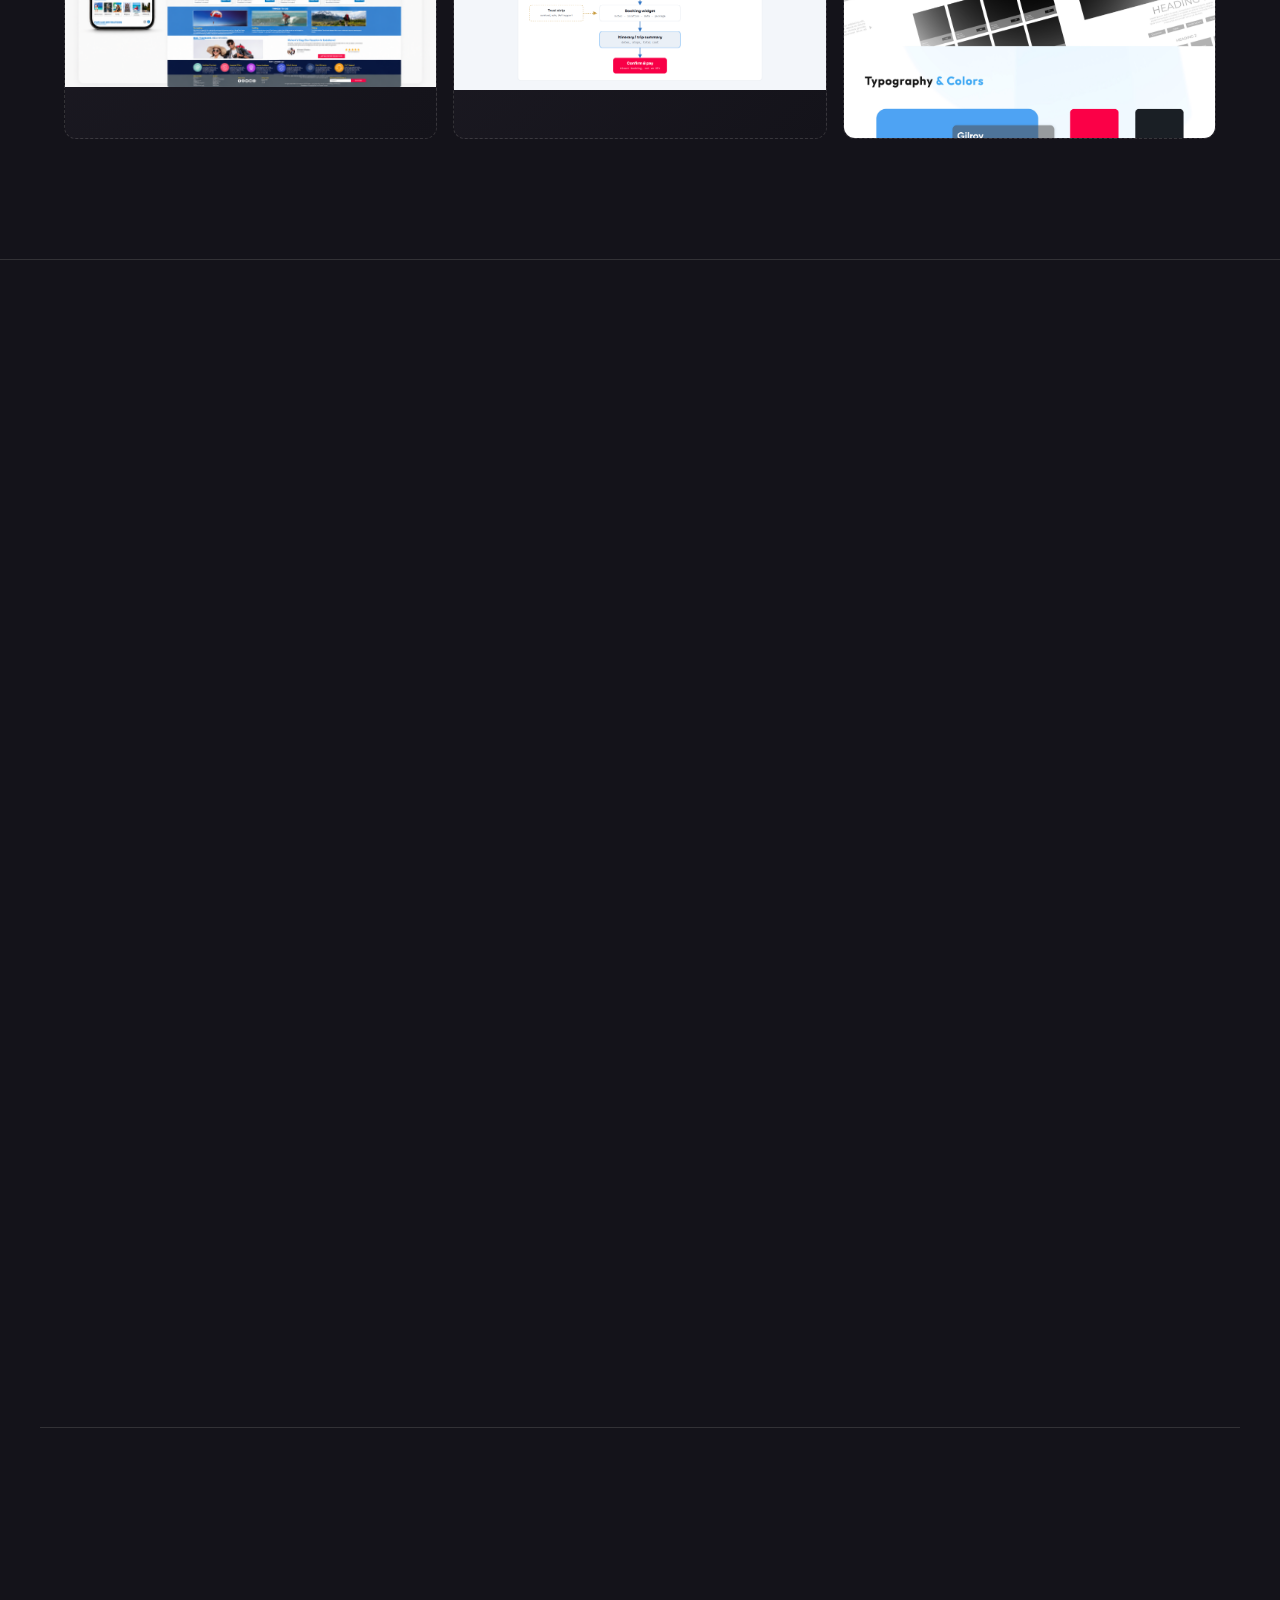
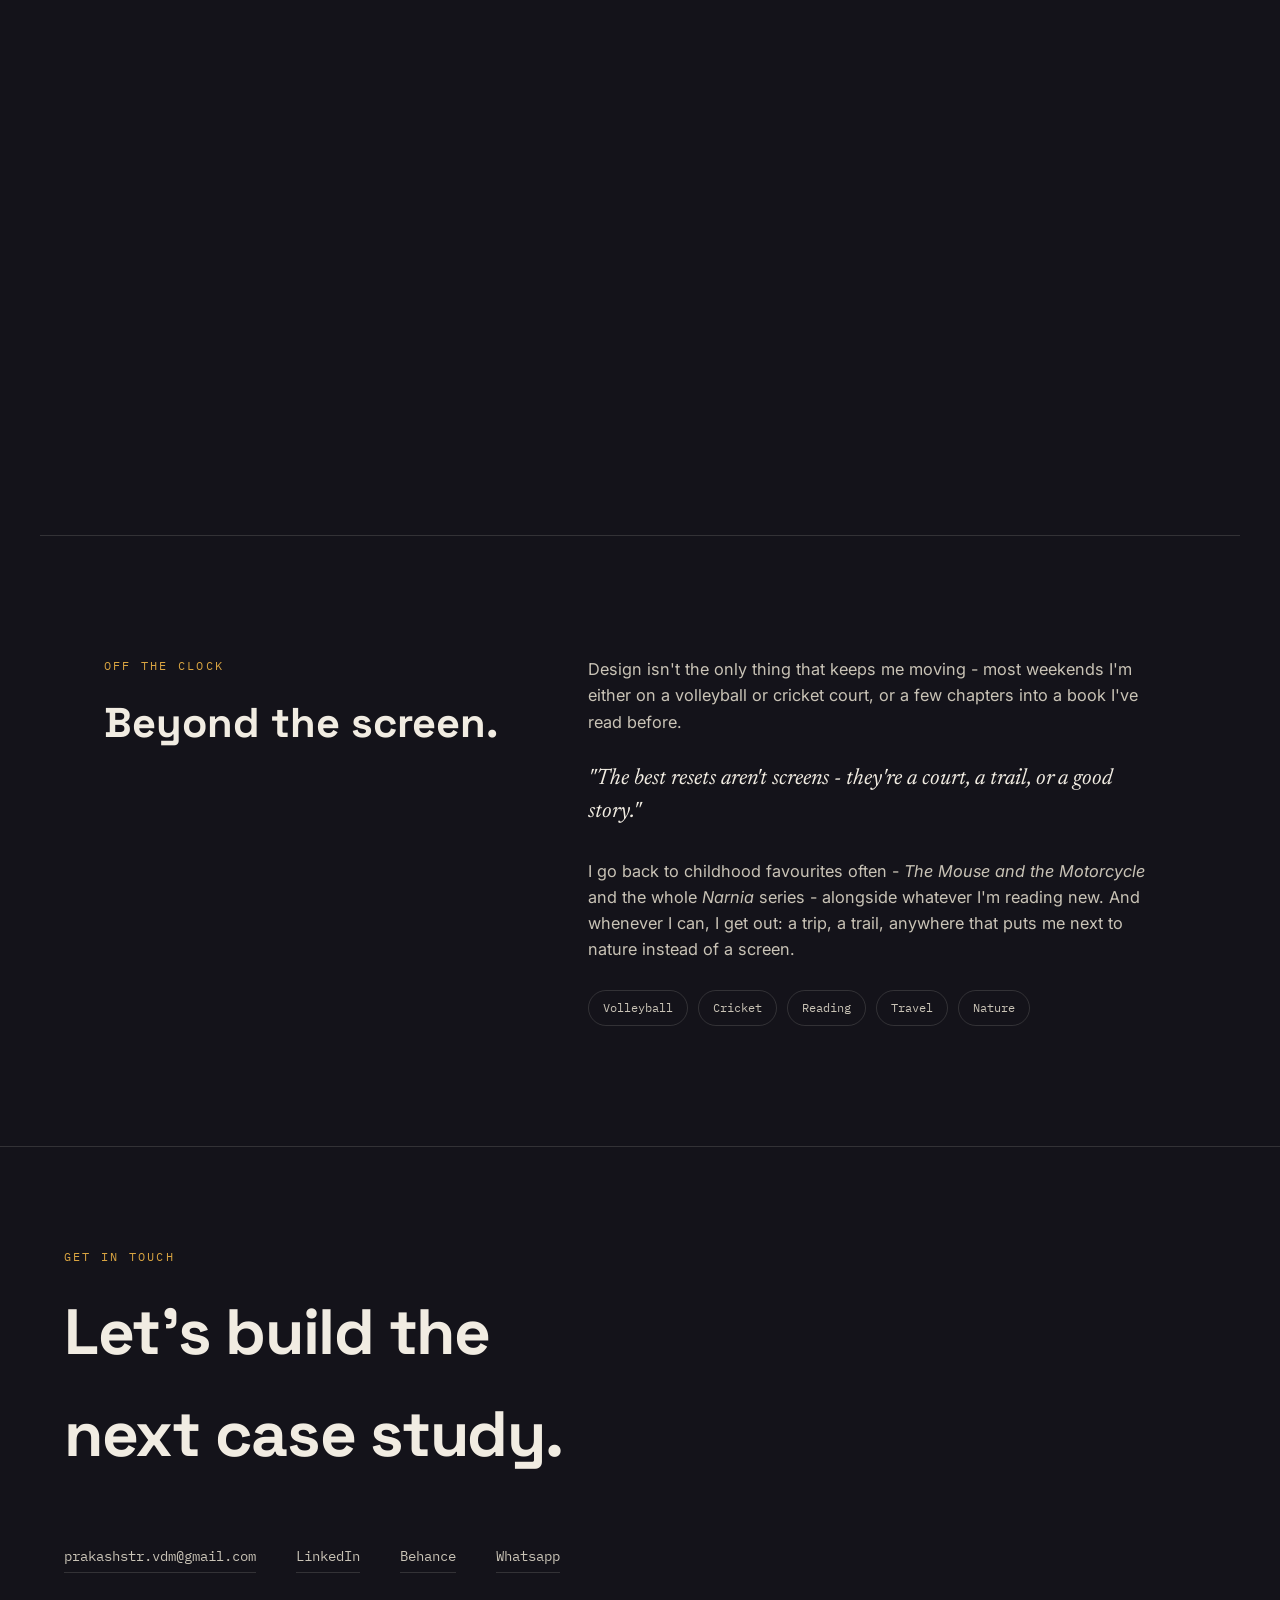
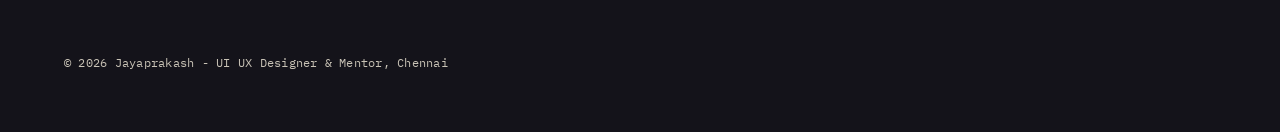
==== commit 3f059a5e: "OG-image source added" ====
--- a/index.html
+++ b/index.html
@@ -3,6 +3,19 @@
   <head>
     <meta charset="UTF-8" />
     <meta name="viewport" content="width=device-width, initial-scale=1.0" />
+
+    <meta property="og:title" content="Jayaprakash - Product & UX Designer" />
+    <meta property="og:description" content="Product design case studies: HelpFlow AI, Soullylush, and Tamil Nadu Tourism." />
+    <meta property="og:image" content="https://jprakash15.github.io/jayaprakash-portfolio/assets/og-image.png" />
+    <meta property="og:url" content="https://jprakash15.github.io/jayaprakash-portfolio/" />
+    <meta property="og:type" content="website" />
+
+    <!-- Twitter/X card -->
+    <meta name="twitter:card" content="summary_large_image" />
+    <meta name="twitter:title" content="Jayaprakash — Product & UX Designer" />
+    <meta name="twitter:description" content="Product design case studies: HelpFlow AI, Soullylush, and Tamil Nadu Tourism." />
+    <meta name="twitter:image" content="https://jprakash15.github.io/jayaprakash-portfolio/assets/og-image.png" />
+    
     <title>Jayaprakash - Product & UX Designer</title>
     <link rel="preconnect" href="https://fonts.googleapis.com" />
     <link
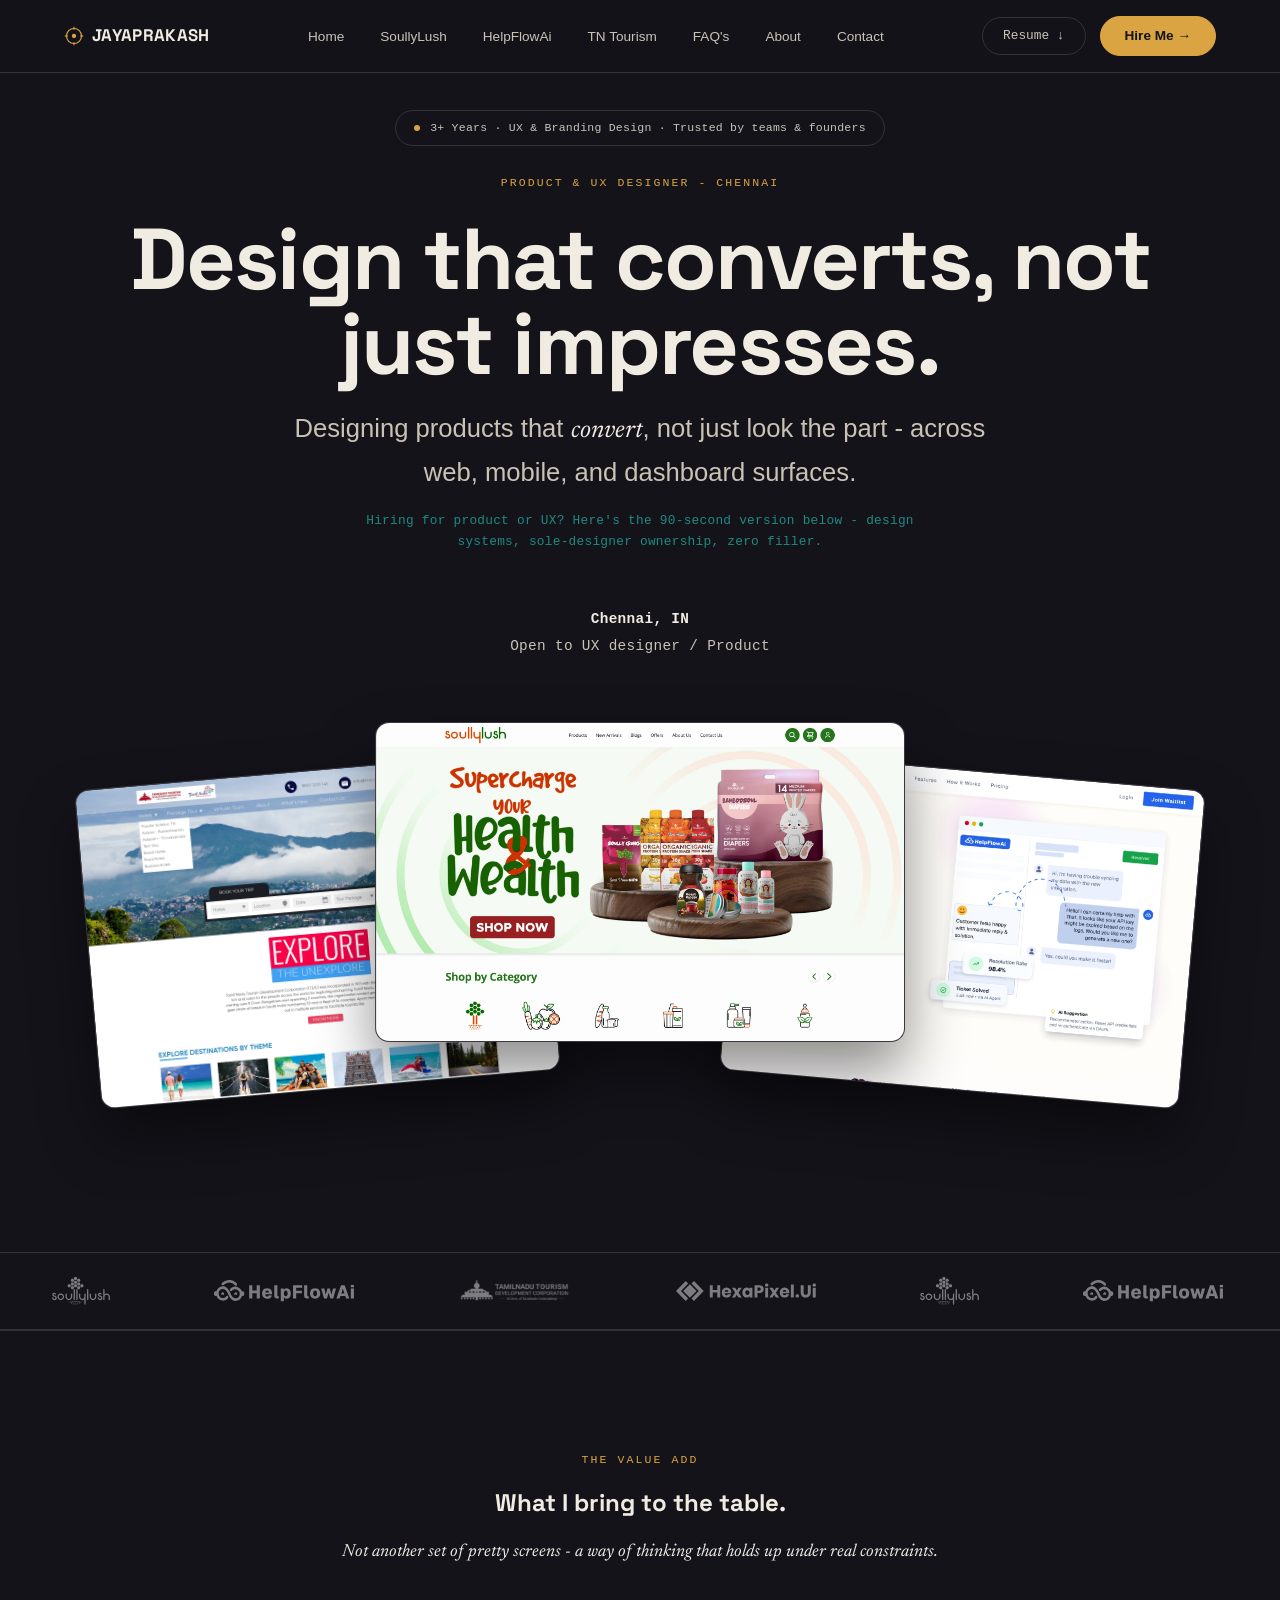
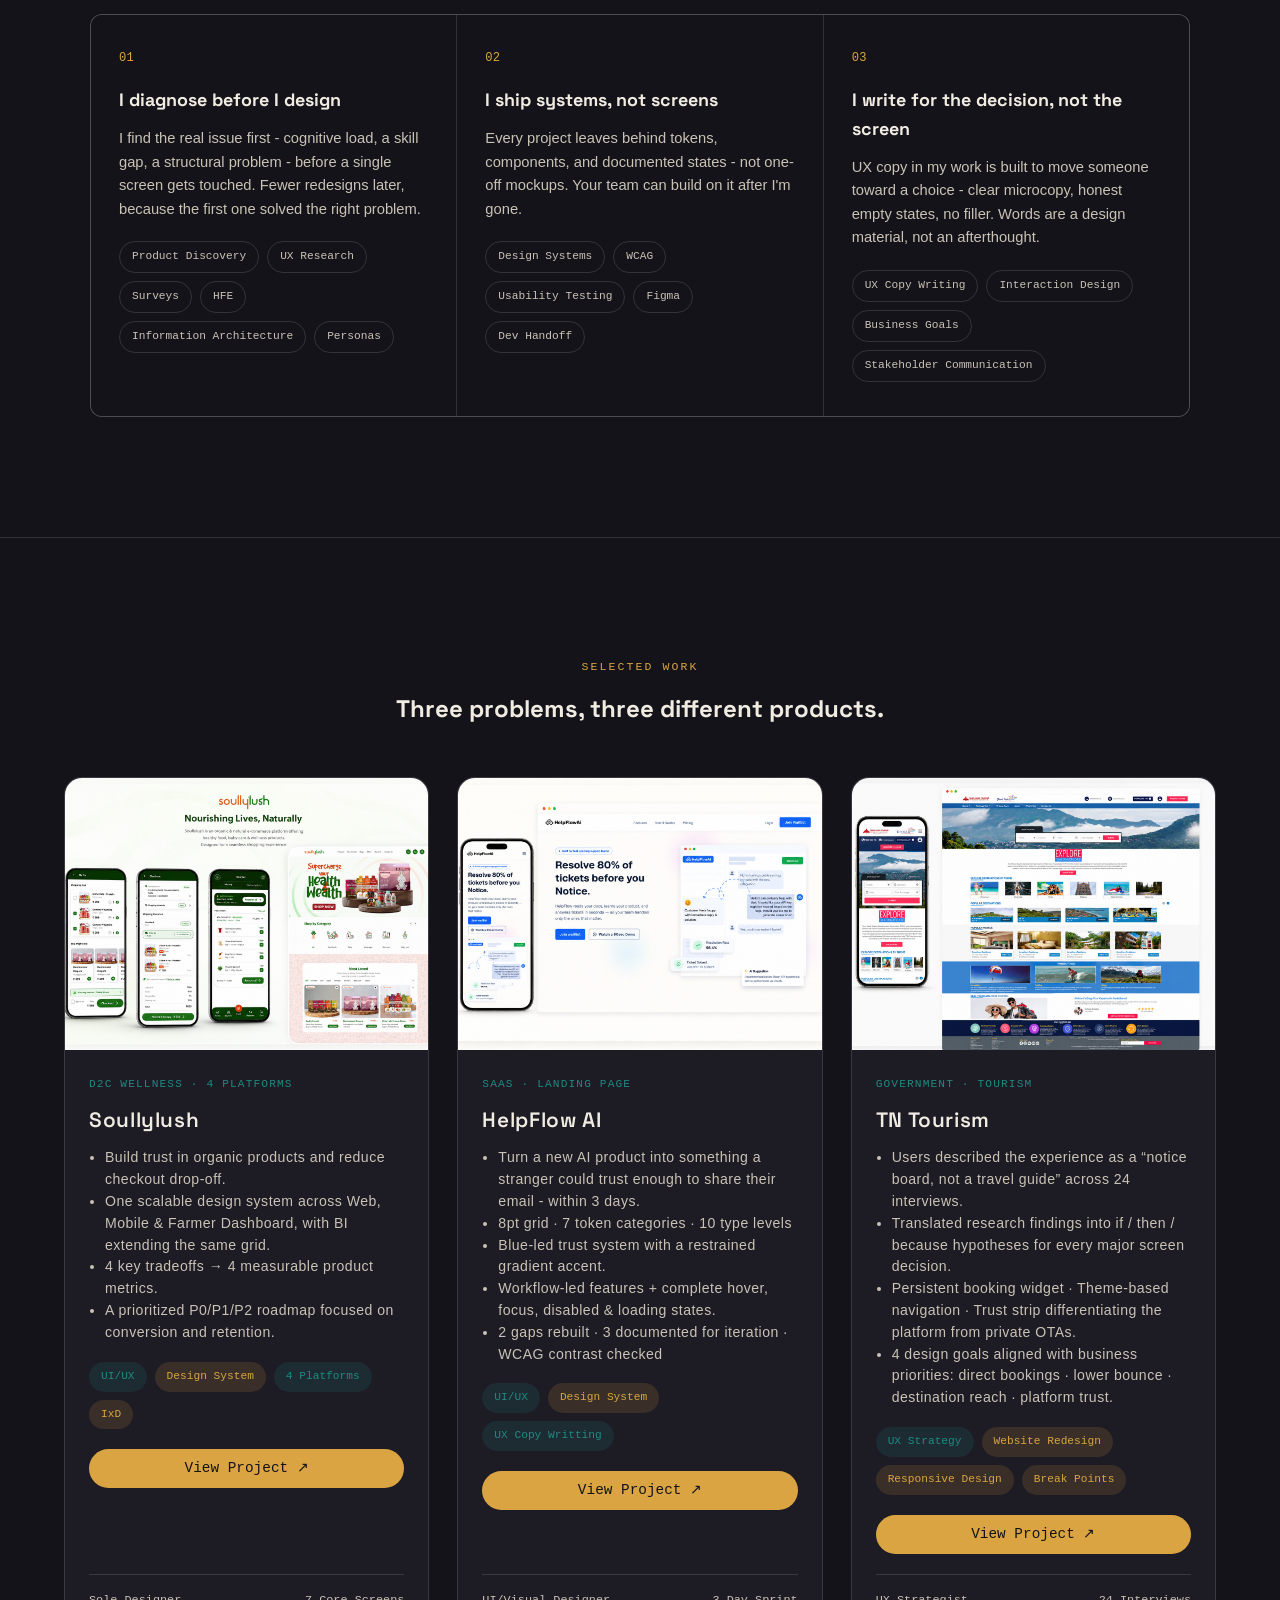
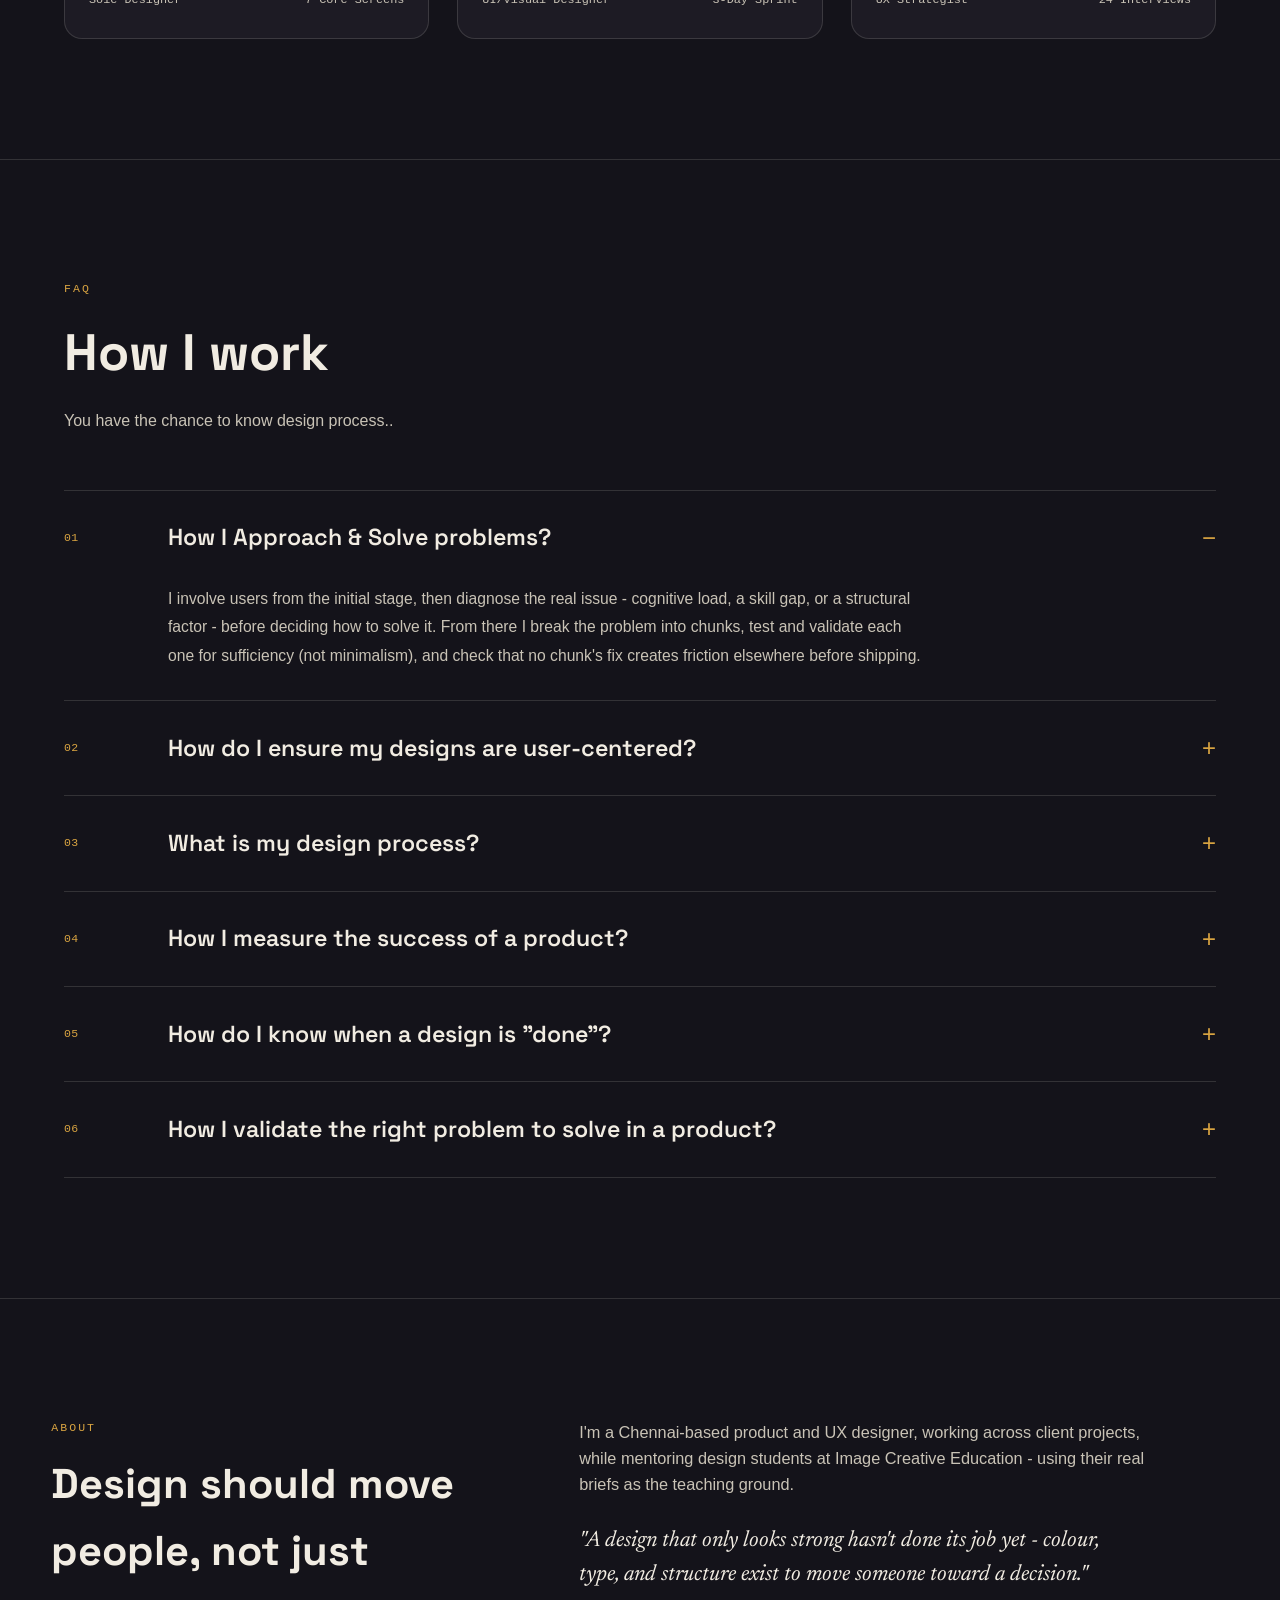
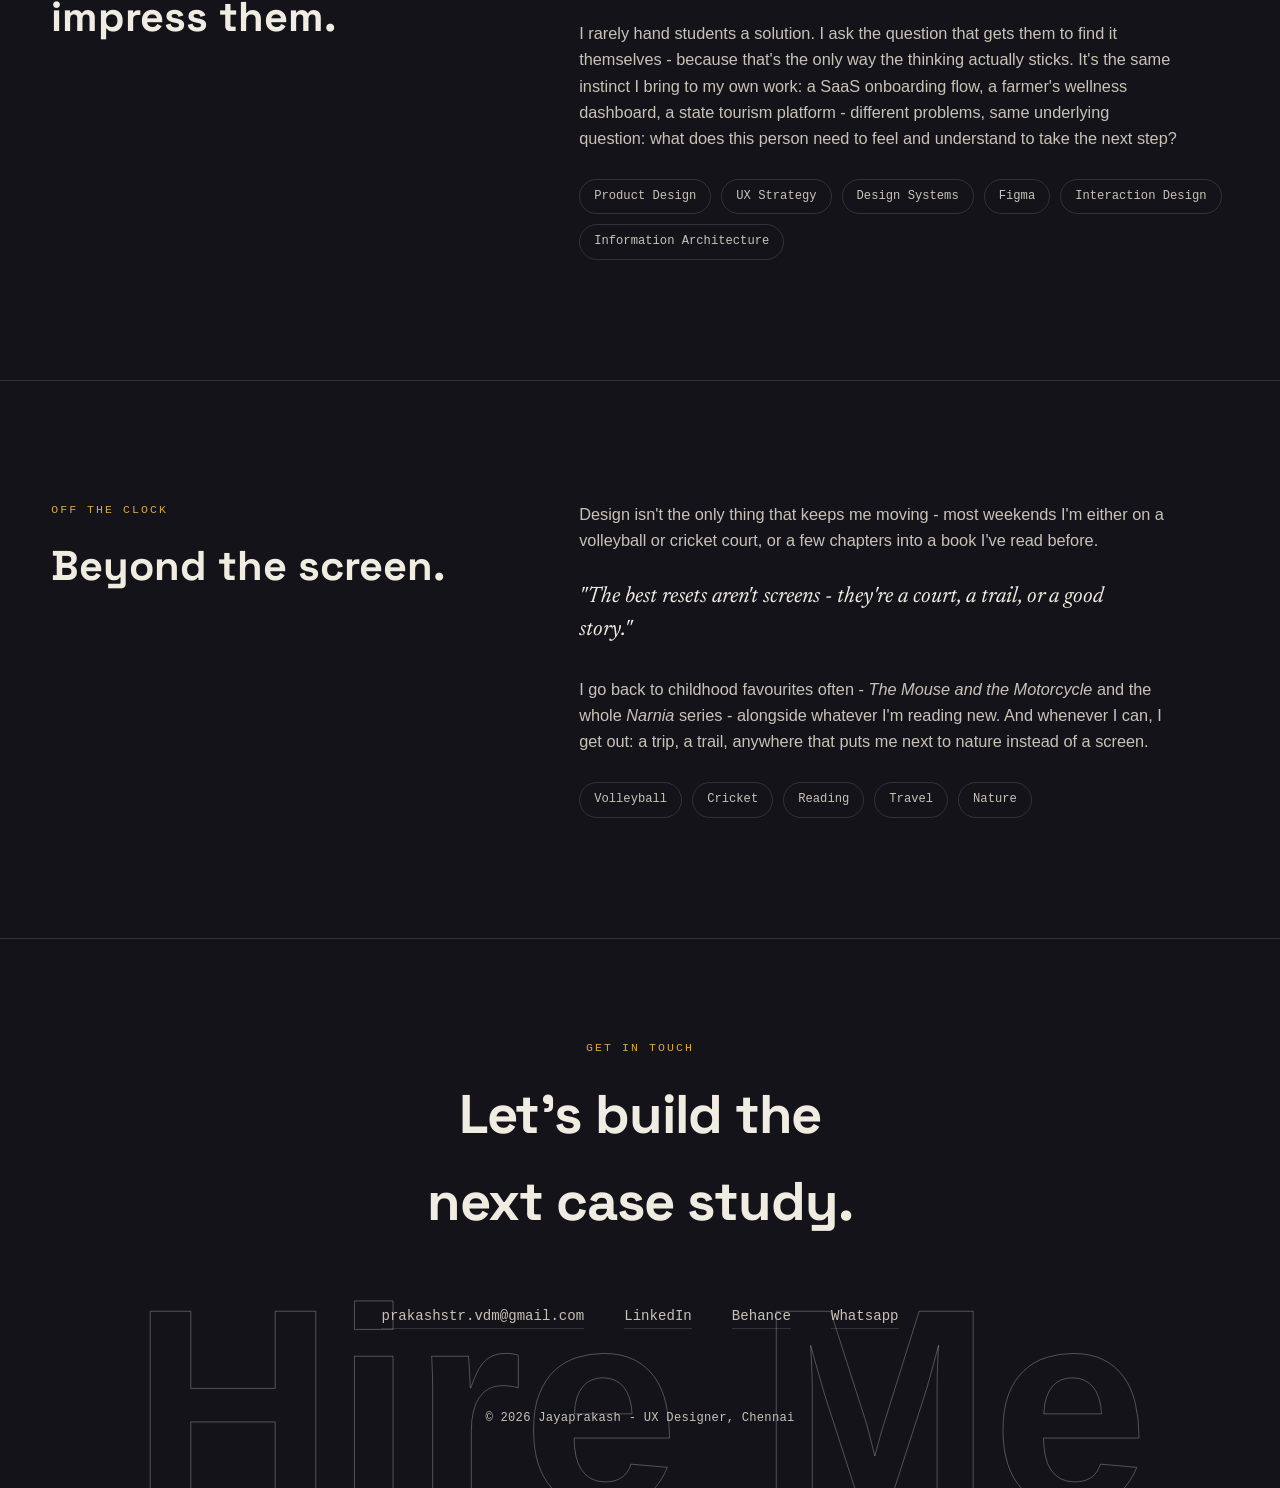
==== commit 134d8f47: "new batch update" ====
--- a/index.html
+++ b/index.html
@@ -6,897 +6,25 @@
 
     <meta property="og:title" content="Jayaprakash - Product & UX Designer" />
     <meta property="og:description" content="Product design case studies: HelpFlow AI, Soullylush, and Tamil Nadu Tourism." />
-    <meta property="og:image" content="https://jprakash15.github.io/jayaprakash-portfolio/assets/og-image.png" />
+    <meta property="og:image" content="https://jprakash15.github.io/jayaprakash-portfolio/assets/og-image.jpg" />
     <meta property="og:url" content="https://jprakash15.github.io/jayaprakash-portfolio/" />
     <meta property="og:type" content="website" />
 
     <!-- Twitter/X card -->
     <meta name="twitter:card" content="summary_large_image" />
-    <meta name="twitter:title" content="Jayaprakash — Product & UX Designer" />
+    <meta name="twitter:title" content="Jayaprakash - Product & UX Designer" />
     <meta name="twitter:description" content="Product design case studies: HelpFlow AI, Soullylush, and Tamil Nadu Tourism." />
-    <meta name="twitter:image" content="https://jprakash15.github.io/jayaprakash-portfolio/assets/og-image.png" />
-    
+    <meta name="twitter:image" content="https://jprakash15.github.io/jayaprakash-portfolio/assets/og-image.jpg" />
+
+
     <title>Jayaprakash - Product & UX Designer</title>
     <link rel="preconnect" href="https://fonts.googleapis.com" />
     <link
-      href="https://fonts.googleapis.com/css2?family=Space+Grotesk:wght@400;500;700&family=Newsreader:ital,wght@0,400;1,400;1,500&family=Inter:wght@400;500;600&family=IBM+Plex+Mono:wght@400;500&display=swap"
+      href="https://fonts.googleapis.com/css2?family=Space+Grotesk:wght@400;500;700&family=Newsreader:ital,wght@0,400;1,400;1,500&ffamily=Geist:ital,wght@0,100..900;1,100..900family=IBM+Plex+Mono:wght@400;500&display=swap"
       rel="stylesheet"
     />
-    <style>
-      :root {
-        --ink: #14131a;
-        --ink-soft: #1d1b24;
-        --bone: #f1ece2;
-        --bone-dim: #c9c3b6;
-        --gold: #d9a441;
-        --teal: #1f8a82;
-        --line: rgba(241, 236, 226, 0.14);
-      }
-      * {
-        box-sizing: border-box;
-        margin: 0;
-        padding: 0;
-      }
-      html {
-        scroll-behavior: smooth;
-      }
-      @media (prefers-reduced-motion: reduce) {
-        html {
-          scroll-behavior: auto;
-        }
-        * {
-          animation: none !important;
-          transition: none !important;
-        }
-      }
-      body {
-        background: var(--ink);
-        color: var(--bone);
-        font-family: "Inter", sans-serif;
-        line-height: 1.6;
-        overflow-x: hidden;
-      }
-      a {
-        color: inherit;
-      }
-      .mono {
-        font-family: "IBM Plex Mono", monospace;
-        letter-spacing: 0.02em;
-      }
-      .display {
-        font-family: "Space Grotesk", sans-serif;
-      }
-      .accent-italic {
-        font-family: "Newsreader", serif;
-        font-style: italic;
-        font-weight: 400;
-      }
-
-      /* ---------- NAV ---------- */
-      header {
-        position: fixed;
-        top: 0;
-        left: 0;
-        right: 0;
-        z-index: 100;
-        display: flex;
-        justify-content: space-between;
-        align-items: center;
-        padding: 22px 5vw;
-        background: linear-gradient(
-          to bottom,
-          rgba(20, 19, 26, 0.92),
-          rgba(20, 19, 26, 0)
-        );
-        backdrop-filter: blur(2px);
-      }
-      .logo {
-        font-family: "Space Grotesk", sans-serif;
-        font-weight: 700;
-        font-size: 1.05rem;
-        letter-spacing: 0.02em;
-        display: flex;
-        align-items: center;
-        gap: 8px;
-      }
-      .logo svg {
-        width: 20px;
-        height: 20px;
-      }
-      nav ul {
-        list-style: none;
-        display: flex;
-        gap: 32px;
-      }
-      nav a {
-        font-size: 0.85rem;
-        text-decoration: none;
-        color: var(--bone-dim);
-        transition: color 0.2s ease;
-        padding: 4px 2px;
-      }
-      nav a:hover,
-      nav a:focus-visible {
-        color: var(--gold);
-        outline: none;
-      }
-      nav a:focus-visible {
-        outline: 2px solid var(--gold);
-        outline-offset: 4px;
-      }
-
-      /* ---------- HERO ---------- */
-      .hero {
-        min-height: 100vh;
-        display: flex;
-        flex-direction: column;
-        justify-content: center;
-        padding: 0 5vw;
-        position: relative;
-      }
-      .hero-eyebrow {
-        font-size: 0.82rem;
-        color: var(--gold);
-        text-transform: uppercase;
-        letter-spacing: 0.18em;
-        margin-bottom: 24px;
-        opacity: 0;
-        animation: riseIn 0.8s ease forwards 0.1s;
-      }
-      .hero h1 {
-        font-size: clamp(2.6rem, 8vw, 6.4rem);
-        font-weight: 700;
-        line-height: 0.98;
-        letter-spacing: -0.02em;
-        opacity: 0;
-        animation: riseIn 0.9s ease forwards 0.25s;
-      }
-      .hero .role {
-        margin-top: 22px;
-        font-size: clamp(1.3rem, 2.6vw, 1.9rem);
-        color: var(--bone-dim);
-        max-width: 720px;
-        opacity: 0;
-        animation: riseIn 0.9s ease forwards 0.45s;
-      }
-      .hero .role em {
-        color: var(--bone);
-        font-style: italic;
-        font-family: "Newsreader", serif;
-      }
-      .button {
-        border: 1px solid var(--gold);
-        border-radius: 999px;
-        padding: 12px 24px;
-      }
-      @keyframes riseIn {
-        from {
-          opacity: 0;
-          transform: translateY(18px);
-        }
-        to {
-          opacity: 1;
-          transform: translateY(0);
-        }
-      }
-      .hero-meta {
-        margin-top: 56px;
-        display: flex;
-        gap: 40px;
-        flex-wrap: wrap;
-        opacity: 0;
-        animation: riseIn 0.9s ease forwards 0.65s;
-      }
-      .hero-meta div {
-        font-size: 0.9rem;
-        color: var(--bone-dim);
-      }
-      .hero-meta strong {
-        display: block;
-        color: var(--bone);
-        font-family: "IBM Plex Mono", monospace;
-        font-size: 0.9rem;
-        margin-bottom: 4px;
-      }
-
-      .scroll-cue {
-        position: absolute;
-        bottom: 40px;
-        left: 5vw;
-        font-size: 0.72rem;
-        color: var(--bone-dim);
-        text-transform: uppercase;
-        letter-spacing: 0.16em;
-        display: flex;
-        align-items: center;
-        gap: 10px;
-      }
-      .scroll-cue .bar {
-        width: 1px;
-        height: 30px;
-        background: var(--bone-dim);
-        position: relative;
-        overflow: hidden;
-      }
-      .scroll-cue .bar::after {
-        content: "";
-        position: absolute;
-        top: 0;
-        left: 0;
-        width: 100%;
-        height: 40%;
-        background: var(--gold);
-        animation: track 1.8s ease-in-out infinite;
-      }
-      @keyframes track {
-        0% {
-          transform: translateY(-100%);
-        }
-        100% {
-          transform: translateY(250%);
-        }
-      }
-
-      /* ---------- CONTACT SHEET NAV ---------- */
-      .sheet {
-        padding: 100px 5vw 60px;
-        border-top: 1px solid var(--line);
-      }
-      .sheet-label {
-        font-size: 0.78rem;
-        color: var(--gold);
-        text-transform: uppercase;
-        letter-spacing: 0.18em;
-        margin-bottom: 14px;
-      }
-      .sheet-title {
-        font-size: clamp(1.6rem, 3vw, 2.4rem);
-        font-weight: 700;
-        margin-bottom: 48px;
-        max-width: 640px;
-      }
-      .frames {
-        display: grid;
-        grid-template-columns: repeat(3, 1fr);
-        gap: 1px;
-        background: var(--line);
-        border: 1px solid var(--line);
-      }
-      .frame {
-        background: var(--ink);
-        background-size: cover;
-        background-position: top center;
-        padding: 32px 26px;
-        text-decoration: none;
-        color: inherit;
-        display: flex;
-        flex-direction: column;
-        justify-content: space-between;
-        min-height: 280px;
-        transition: background 0.3s ease;
-        position: relative;
-      }
-      .frame::before {
-        content: "";
-        position: absolute;
-        inset: 0;
-        background: linear-gradient(
-          to top,
-          rgba(20, 19, 26, 0.96) 25%,
-          rgba(20, 19, 26, 0.55) 60%,
-          rgba(20, 19, 26, 0.35) 100%
-        );
-        z-index: 0;
-      }
-      .frame > * {
-        position: relative;
-        z-index: 1;
-      }
-      .frame:hover,
-      .frame:focus-visible {
-        background-color: var(--ink-soft);
-        outline: none;
-      }
-      .frame:focus-visible {
-        box-shadow: inset 0 0 0 2px var(--gold);
-      }
-      .frame .fnum {
-        font-family: "IBM Plex Mono", monospace;
-        font-size: 0.78rem;
-        color: var(--bone-dim);
-      }
-      .frame h3 {
-        font-size: 1.3rem;
-        margin: 18px 0 8px;
-        font-weight: 700;
-      }
-      .frame p {
-        font-size: 0.88rem;
-        color: var(--bone-dim);
-      }
-      .frame .go {
-        margin-top: 20px;
-        font-size: 0.78rem;
-        color: var(--gold);
-        font-family: "IBM Plex Mono", monospace;
-        opacity: 0;
-        transform: translateX(-6px);
-        transition: all 0.25s ease;
-      }
-      .frame:hover .go,
-      .frame:focus-visible .go {
-        opacity: 1;
-        transform: translateX(0);
-      }
-      @media (max-width: 800px) {
-        .frames {
-          grid-template-columns: 1fr;
-        }
-      }
-
-      /* ---------- CASE STUDY ---------- */
-      .case {
-        padding: 120px 5vw;
-        border-top: 1px solid var(--line);
-        scroll-margin-top: 80px;
-      }
-      .case-head {
-        max-width: 900px;
-        margin-bottom: 56px;
-      }
-      .case-eyebrow {
-        font-family: "IBM Plex Mono", monospace;
-        font-size: 0.8rem;
-        color: var(--gold);
-        margin-bottom: 18px;
-      }
-      .case h2 {
-        font-size: clamp(2.1rem, 5vw, 3.6rem);
-        font-weight: 700;
-        letter-spacing: -0.01em;
-        margin-bottom: 16px;
-      }
-      .case .tagline {
-        font-family: "Newsreader", serif;
-        font-style: italic;
-        font-size: 1.3rem;
-        color: var(--bone-dim);
-        max-width: 640px;
-      }
-
-      .meta-row {
-        display: grid;
-        grid-template-columns: repeat(auto-fit, minmax(160px, 1fr));
-        gap: 24px;
-        margin: 44px 0 56px;
-        padding: 24px 0;
-        border-top: 1px solid var(--line);
-        border-bottom: 1px solid var(--line);
-      }
-      .meta-row div span {
-        display: block;
-        font-size: 0.7rem;
-        text-transform: uppercase;
-        letter-spacing: 0.12em;
-        color: var(--bone-dim);
-        margin-bottom: 8px;
-      }
-      .meta-row div strong {
-        font-family: "IBM Plex Mono", monospace;
-        font-size: 0.92rem;
-        font-weight: 500;
-        color: var(--bone);
-      }
-
-      .case-body {
-        display: grid;
-        grid-template-columns: 1fr 1fr;
-        gap: 64px;
-        max-width: 1100px;
-      }
-      @media (max-width: 820px) {
-        .case-body {
-          grid-template-columns: 1fr;
-        }
-      }
-      .case-body h4 {
-        font-size: 0.78rem;
-        text-transform: uppercase;
-        letter-spacing: 0.14em;
-        color: var(--teal);
-        margin-bottom: 14px;
-      }
-      .case-body p {
-        color: var(--bone-dim);
-        font-size: 0.98rem;
-        margin-bottom: 16px;
-      }
-      .case-body ul {
-        color: var(--bone-dim);
-        font-size: 0.98rem;
-        padding-left: 18px;
-        margin-bottom: 16px;
-      }
-      .case-body li {
-        margin-bottom: 8px;
-      }
-
-      .visual-strip {
-        margin-top: 64px;
-        display: grid;
-        grid-template-columns: repeat(3, 1fr);
-        gap: 16px;
-      }
-      @media (max-width: 820px) {
-        .visual-strip {
-          grid-template-columns: 1fr;
-        }
-      }
-      .visual-frame {
-        /* aspect-ratio:4/3; */
-        border: 1px dashed var(--line);
-        /* display:flex;  */
-        /* align-items:center;  */
-        /* justify-content:center;  */
-        /* flex-direction:column; gap:8px; */
-        background: linear-gradient(135deg, var(--ink-soft), var(--ink));
-        /* padding:20px;  */
-        /* text-align:center; */
-        position: relative;
-        height: 300px; /* Fixed card height */
-        overflow: hidden;
-        border-radius: 12px;
-      }
-      .visual-frame .icon {
-        font-family: "IBM Plex Mono", monospace;
-        font-size: 0.7rem;
-        color: var(--gold);
-        position: absolute;
-        top: 12px;
-        left: 12px;
-        z-index: 2;
-        background: rgba(20, 19, 26, 0.7);
-        padding: 4px 8px;
-        border-radius: 20px;
-      }
-      .visual-frame .cap {
-        font-size: 0.82rem;
-        color: var(--bone-dim);
-        width: 100%;
-        height: 100%;
-        overflow: hidden;
-      }
-      .visual-frame .cap img {
-        width: 100%;
-        height: auto;
-        display: block;
-        transform: translateY(0);
-        transition: transform 8s linear;
-      }
-      .visual-frame:hover img {
-        transform: translateY(calc(-100% + 300px));
-      }
-
-      .case-link {
-        display: inline-flex;
-        align-items: center;
-        gap: 8px;
-        margin: 36px 12px 0 0;
-        font-family: "IBM Plex Mono", monospace;
-        font-size: 0.85rem;
-        color: var(--gold);
-        text-decoration: none;
-        /* border-bottom: 1px solid transparent; */
-      }
-      .case-link:hover {
-        border-color: var(--gold);
-      }
-      .case-link.primary {
-        background: var(--gold);
-        color: var(--ink);
-        padding: 14px 26px;
-        border-radius: 999px;
-        border: 1px solid var(--gold);
-        font-weight: 500;
-      }
-      .case-link.primary:hover {
-        background: transparent;
-        color: var(--gold);
-      }
-      .case-cta-row {
-        display: flex;
-        flex-wrap: wrap;
-        align-items: center;
-        margin-bottom: 16px;
-        gap: 8px;
-      }
-
-      /* ---------- OUTCOME VISUAL (techfynite-style hero shot) ---------- */
-      .outcome-visual {
-        position: relative;
-        margin: 40px 0 48px;
-        border-radius: 16px;
-        overflow: hidden;
-        border: 1px solid var(--line);
-        background: linear-gradient(135deg, var(--ink-soft), var(--ink));
-        max-width: 1100px;
-      }
-      .outcome-visual .tag {
-        position: absolute;
-        top: 18px;
-        left: 18px;
-        z-index: 2;
-        font-family: "IBM Plex Mono", monospace;
-        font-size: 0.7rem;
-        letter-spacing: 0.1em;
-        text-transform: uppercase;
-        color: var(--ink);
-        background: var(--gold);
-        padding: 6px 12px;
-        border-radius: 20px;
-      }
-      .outcome-visual .frame-inner {
-        width: 100%;
-        max-height: 560px;
-        overflow: hidden;
-        display: flex;
-        align-items: flex-start;
-        justify-content: center;
-      }
-      .outcome-visual img {
-        width: 100%;
-        height: auto;
-        display: block;
-      }
-
-      /* ---------- SKIMMABLE HIGHLIGHTS (PM-skim layer) ---------- */
-      .highlights {
-        display: grid;
-        grid-template-columns: repeat(4, 1fr);
-        gap: 1px;
-        background: var(--line);
-        border: 1px solid var(--line);
-        border-radius: 12px;
-        overflow: hidden;
-        max-width: 1100px;
-        margin-bottom: 40px;
-      }
-      @media (max-width: 900px) {
-        .highlights {
-          grid-template-columns: repeat(2, 1fr);
-        }
-      }
-      @media (max-width: 560px) {
-        .highlights {
-          grid-template-columns: 1fr;
-        }
-      }
-      .highlight-card {
-        background: var(--ink);
-        padding: 26px 22px;
-        transition: background 0.25s ease;
-      }
-      .highlight-card:hover {
-        background: var(--ink-soft);
-      }
-      .highlight-card .h-label {
-        display: flex;
-        align-items: center;
-        gap: 8px;
-        font-family: "IBM Plex Mono", monospace;
-        font-size: 0.68rem;
-        text-transform: uppercase;
-        letter-spacing: 0.12em;
-        color: var(--teal);
-        margin-bottom: 14px;
-      }
-      .highlight-card .h-label::before {
-        content: "";
-        width: 6px;
-        height: 6px;
-        border-radius: 50%;
-        background: var(--teal);
-        flex-shrink: 0;
-      }
-      .highlight-card p {
-        font-size: 0.92rem;
-        color: var(--bone);
-        line-height: 1.55;
-      }
-      .highlight-card ul {
-        padding-left: 16px;
-        margin: 0;
-      }
-      .highlight-card li {
-        font-size: 0.86rem;
-        color: var(--bone-dim);
-        margin-bottom: 8px;
-        line-height: 1.5;
-      }
-      .highlight-card li:last-child {
-        margin-bottom: 0;
-      }
-
-      /* ---------- CASE CHIPS (quick meta pills) ---------- */
-      .case-chips {
-        display: flex;
-        flex-wrap: wrap;
-        gap: 10px;
-        margin: 28px 0 0;
-      }
-      .case-chips span {
-        font-family: "IBM Plex Mono", monospace;
-        font-size: 0.74rem;
-        padding: 8px 16px;
-        border: 1px solid var(--line);
-        border-radius: 100px;
-        color: var(--bone-dim);
-      }
-      .case-chips span strong {
-        color: var(--gold);
-        font-weight: 500;
-      }
-
-      details.deep-dive {
-        max-width: 1100px;
-        margin-bottom: 48px;
-        border-top: 1px solid var(--line);
-        padding-top: 20px;
-      }
-      details.deep-dive summary {
-        cursor: pointer;
-        list-style: none;
-        font-family: "IBM Plex Mono", monospace;
-        font-size: 0.8rem;
-        font-weight: 500;
-        color: var(--gold);
-        text-transform: uppercase;
-        letter-spacing: 0.3em;
-        display: flex;
-        align-items: center;
-        gap: 10px;
-        padding: 1rem;
-      }
-      details.deep-dive summary::-webkit-details-marker {
-        display: none;
-      }
-      details.deep-dive summary::after {
-  content: "↗";
-  font-size: 1.4rem;
-  display: inline-block;
-  transition: transform 0.25s ease;
-}
-details.deep-dive[open] summary::after {
-  transform: rotate(90deg);
-}
-      /* details.deep-dive summary::after {
-        content: "+";
-        font-size: 1.1rem;
-      }
-      details.deep-dive[open] summary::after {
-        content: "−";
-      } */
-      details.deep-dive .case-body {
-        margin-top: 32px;
-      }
-
-      /* ================= FAQ ================= */
-
-      .faq {
-        padding: 120px 5vw;
-        border-top: 1px solid var(--line);
-      }
-
-      .faq-head {
-        max-width: 760px;
-        margin-bottom: 56px;
-      }
-
-      .faq h2 {
-        font-size: clamp(2rem, 4vw, 3.2rem);
-        margin-bottom: 14px;
-        font-weight: 700;
-      }
-
-      .faq-sub {
-        color: var(--bone-dim);
-        max-width: 600px;
-        font-size: 1rem;
-      }
-
-      .faq-list {
-        border-top: 1px solid var(--line);
-      }
-
-      .faq-item {
-        border-bottom: 1px solid var(--line);
-      }
-
-      .faq-item summary {
-        list-style: none;
-        cursor: pointer;
-        display: grid;
-        grid-template-columns: 80px 1fr 40px;
-        align-items: center;
-        gap: 24px;
-        padding: 28px 0;
-      }
-
-      .faq-item summary::-webkit-details-marker {
-        display: none;
-      }
-
-      .faq-number {
-        color: var(--gold);
-        font-size: 0.82rem;
-      }
-
-      .faq-question {
-        font-size: clamp(1.1rem, 2vw, 1.45rem);
-        font-weight: 600;
-      }
-
-      .faq-item summary::after {
-        content: "+";
-        justify-self: end;
-        color: var(--gold);
-        font-size: 1.5rem;
-        transition: transform 0.3s ease;
-      }
-
-      .faq-item[open] summary::after {
-        content: "−";
-      }
-
-      .faq-answer {
-        max-width: 760px;
-        margin-left: 104px;
-        padding: 0 0 30px;
-        color: var(--bone-dim);
-        line-height: 1.8;
-        font-size: 0.98rem;
-        animation: faqFade 0.3s ease;
-      }
-
-      @keyframes faqFade {
-        from {
-          opacity: 0;
-          transform: translateY(-8px);
-        }
-        to {
-          opacity: 1;
-          transform: translateY(0);
-        }
-      }
-
-      .faq-item:hover summary {
-        color: var(--gold);
-      }
-
-      @media (max-width: 768px) {
-        .faq-item summary {
-          grid-template-columns: 56px 1fr 24px;
-          gap: 16px;
-          padding: 22px 0;
-        }
-
-        .faq-question {
-          font-size: 1.05rem;
-        }
-
-        .faq-answer {
-          margin-left: 72px;
-          font-size: 0.94rem;
-        }
-      }
-
-      /* ---------- ABOUT ---------- */
-      .about {
-        padding: 120px 5vw;
-        border-top: 1px solid var(--line);
-        display: grid;
-        grid-template-columns: 1fr 1.4fr;
-        gap: 64px;
-        max-width: 1200px;
-        margin: 0 auto;
-      }
-
-      @media (max-width: 820px) {
-        .about {
-          grid-template-columns: 1fr;
-        }
-      }
-      .about .sheet-label {
-        margin-bottom: 14px;
-      }
-      .about h2 {
-        font-size: clamp(1.8rem, 3.4vw, 2.6rem);
-        font-weight: 700;
-        margin-bottom: 8px;
-      }
-      .about-body p {
-        color: var(--bone-dim);
-        font-size: 1.02rem;
-        margin-bottom: 18px;
-        max-width: 600px;
-      }
-      .about-body .quote {
-        font-family: "Newsreader", serif;
-        font-style: italic;
-        font-size: 1.4rem;
-        color: var(--bone);
-        margin: 28px 0;
-        max-width: 560px;
-        line-height: 1.5;
-      }
-      .tags {
-        display: flex;
-        flex-wrap: wrap;
-        gap: 10px;
-        margin-top: 28px;
-      }
-      .tags span {
-        font-family: "IBM Plex Mono", monospace;
-        font-size: 0.76rem;
-        padding: 7px 14px;
-        border: 1px solid var(--line);
-        border-radius: 100px;
-        color: var(--bone-dim);
-      }
-
-      /* ---------- FOOTER ---------- */
-      footer {
-        padding: 100px 5vw 60px;
-        border-top: 1px solid var(--line);
-        display: flex;
-        flex-direction: column;
-        gap: 40px;
-      }
-      footer h2 {
-        font-size: clamp(2rem, 6vw, 4rem);
-        font-weight: 700;
-        letter-spacing: -0.02em;
-      }
-      .footer-links {
-        display: flex;
-        gap: 40px;
-        flex-wrap: wrap;
-        margin-top: 20px;
-      }
-      .footer-links a {
-        text-decoration: none;
-        font-family: "IBM Plex Mono", monospace;
-        font-size: 0.88rem;
-        color: var(--bone-dim);
-        border-bottom: 1px solid var(--line);
-        padding-bottom: 4px;
-        transition:
-          color 0.2s ease,
-          border-color 0.2s ease;
-      }
-      .footer-links a:hover {
-        color: var(--gold);
-        border-color: var(--gold);
-      }
-      .copyright {
-        font-size: 0.76rem;
-        color: var(--bone-dim);
-        margin-top: 40px;
-      }
-
-      /* reveal on scroll */
-      .reveal {
-        opacity: 0;
-        transform: translateY(24px);
-        transition:
-          opacity 0.7s ease,
-          transform 0.7s ease;
-      }
-      .reveal.in {
-        opacity: 1;
-        transform: translateY(0);
-      }
-    </style>
+    <link rel="stylesheet" href="./style.css">
+    
   </head>
   <body>
     <header>
@@ -916,468 +44,236 @@
         </svg>
         JAYAPRAKASH
       </div>
-      <nav>
+      <nav id="siteNav">
         <ul>
-          <li><a href="#helpflow">HelpFlowAi</a></li>
-          <li><a href="#soullylush">SoullyLush</a></li>
-          <li><a href="#tnt">TN Tourism</a></li>
+          <li><a href="#">Home</a></li>
+          <li><a href="./soullylush/soullylush-case-study.html">SoullyLush</a></li>
+          <li><a href="./helpflow/HelpFlowAI-case-study.html" target="_blank">HelpFlowAi</a></li>
+          <li><a href="./ttdc/tn-tourism-case-study.html">TN Tourism</a></li>
           <li><a href="#faq">FAQ's</a></li>
           <li><a href="#about">About</a></li>
           <li><a href="#contact">Contact</a></li>
         </ul>
       </nav>
+      <div class="nav-cta">
+        <a class="btn-resume" href="./assets/Jayaprakash UX designer.pdf" download>
+          Resume ↓
+        </a>
+        <a class="btn-hire" href="#contact"> Hire Me → </a>
+        <button
+          class="nav-toggle"
+          id="navToggle"
+          aria-label="Toggle navigation"
+          aria-expanded="false"
+        >
+          <span></span><span></span><span></span>
+        </button>
+      </div>
     </header>
 
     <section class="hero">
+      <span class="trust-line mono"
+        ><span class="dot"></span>3+ Years · UX &amp; Branding Design ·
+        Trusted by teams &amp; founders</span
+      >
       <p class="hero-eyebrow mono">Product &amp; UX Designer - Chennai</p>
-      <h1 class="display">Jayaprakash</h1>
+      <h1 class="display">Design that converts, not just impresses. </h1>
       <p class="role">
         Designing products that <em>convert</em>, not just look the part -
         across web, mobile, and dashboard surfaces.
       </p>
+      <p class="hr-note mono">
+        Hiring for product or UX? Here's the 90-second version below -
+        design systems, sole-designer ownership, zero filler.
+      </p>
       <div class="hero-meta mono">
-        <div><strong>03</strong>Case studies</div>
-        <div><strong>Image Creative Education</strong>UI UX Designer & Mentor</div>
-        <div><strong>Chennai, IN</strong>Open to product roles</div>
-      </div>
-      <div class="scroll-cue">
-        <div class="bar"></div>
-        SCROLL
+        <div><strong>Chennai, IN</strong>Open to UX designer / Product</div>
+      </div>
+
+      <div class="hero-visual">
+        <div class="stack-img img-1">
+          <img src="./assets/ttdc-finalui.webp" alt="Tamil Nadu Tourism redesign" />
+        </div>
+        <div class="stack-img img-2">
+          <img src="./assets/soullylush-landing-home-page.webp" alt="Soullylush storefront" />
+        </div>
+        <div class="stack-img img-3">
+          <img src="./assets/helpflowai-landingpage.webp" alt="HelpFlow AI landing page" />
+        </div>
+        
       </div>
     </section>
 
-    <section class="sheet" id="work">
-      <p class="sheet-label mono">Contact Sheet - 3 Frames</p>
-      <h2 class="sheet-title display">
-        Three products, three different problems: activation, cross-platform
-        trust, and civic-scale wayfinding.
-      </h2>
-      <div class="frames">
-        <a class="frame reveal" href="#helpflow" style="background-image:url('./assets/High-Fidelity Desktop -1440.png')">
-          <span class="fnum">FRAME 01 / 03</span>
-          <div>
-            <h3 class="display">HelpFlow AI</h3>
-            <p>
-              SaaS landing page &amp; design system for an AI support platform.
-            </p>
-          </div>
-          <span class="go">VIEW CASE STUDY →</span>
-        </a>
-        <a class="frame reveal" href="#soullylush" style="background-image:url('./assets/soullylush-landing-home-page.jpg')">
-          <span class="fnum">FRAME 02 / 03</span>
-          <div>
+    <section class="marquee-section reveal">
+      <div class="marquee-track">
+        <span class="m-item"><img src="./assets/logo/soullylush.svg" alt="Soullylush" /></span>
+        <span class="m-item"><img src="./assets/logo/helpflowai.svg" alt="HelpFlow AI" /></span>
+        <span class="m-item"><img src="./assets/logo/tnt.svg" alt="TN Tourism Dept." /></span>
+        <span class="m-item"><img src="./assets/logo/hexapixel.ui.svg" alt="hexapixel.ui" /></span>
+        <span class="m-item"><img src="./assets/logo/soullylush.svg" alt="Soullylush" /></span>
+        <span class="m-item"><img src="./assets/logo/helpflowai.svg" alt="HelpFlow AI" /></span>
+        <span class="m-item"><img src="./assets/logo/tnt.svg" alt="TN Tourism Dept." /></span>
+        <span class="m-item"><img src="./assets/logo/hexapixel.ui.svg" alt="hexapixel.ui" /></span>
+      </div>
+    </section>
+
+    <section class="value-section">
+      <div class="value-head reveal">
+        <p class="sheet-label mono">The Value Add</p>
+        <h2 class="display">What I bring to the table.</h2>
+        <p class="subline accent-italic">
+          Not another set of pretty screens - a way of thinking that holds up
+          under real constraints.
+        </p>
+      </div>
+      <div class="value-grid reveal">
+        <div class="value-card">
+          <span class="v-num mono">01</span>
+          <h3 class="display">I diagnose before I design</h3>
+          <p>
+            I find the real issue first - cognitive load, a skill gap, a
+            structural problem - before a single screen gets touched. Fewer
+            redesigns later, because the first one solved the right problem.
+          </p>
+          <div class="chips">
+            <span>Product Discovery</span>
+            <span>UX Research</span>
+            <span>Surveys</span>
+            <span>HFE</span>
+            <span>Information Architecture</span>
+            <span>Personas</span>
+          </div>
+        </div>
+        <div class="value-card">
+          <span class="v-num mono">02</span>
+          <h3 class="display">I ship systems, not screens</h3>
+          <p>
+            Every project leaves behind tokens, components, and documented
+            states - not one-off mockups. Your team can build on it after I'm
+            gone.
+          </p>
+          <div class="chips">
+            <span>Design Systems</span>
+            <span>WCAG</span>
+            <span>Usability Testing</span>
+            <span>Figma</span>
+            <span>Dev Handoff</span>
+          </div>
+        </div>
+        <div class="value-card">
+          <span class="v-num mono">03</span>
+          <h3 class="display">I write for the decision, not the screen</h3>
+          <p>
+            UX copy in my work is built to move someone toward a choice -
+            clear microcopy, honest empty states, no filler. Words are a
+            design material, not an afterthought.
+          </p>
+          <div class="chips">
+            <span>UX Copy Writing</span>
+            <span>Interaction Design</span>
+            <span>Business Goals</span>
+            <span>Stakeholder Communication</span>
+          </div>
+        </div>
+      </div>
+    </section>
+
+    <section class="project-section" id="work">
+      <div class="value-head reveal" style="margin-bottom: 0;">
+        <p class="sheet-label mono">Selected Work</p>
+        <h2 class="display">Three problems, three different products.</h2>
+      </div>
+      <div class="project-grid">
+        <a class="project-card reveal" href="./soullylush/soullylush-case-study.html">
+          <div class="cover">
+            <img src="./assets/soullylush-mockup.jpg" alt="Soullylush" />
+          </div>
+          <div class="p-body">
+            <span class="p-cat">D2C Wellness · 4 Platforms</span>
             <h3 class="display">Soullylush</h3>
-            <p>
-              Web, app &amp; dashboard system for a D2C organic wellness brand.
-            </p>
-          </div>
-          <span class="go">VIEW CASE STUDY →</span>
-        </a>
-        <a class="frame reveal" href="#tnt" style="background-image:url('./assets/ttdc-finalui.png')">
-          <span class="fnum">FRAME 03 / 03</span>
-          <div>
-            <h3 class="display">TN Tourism</h3>
-            <p>
-              A theme-based redesign of the Tamil Nadu Tourism website designed
-              to increase booking conversions, reduce bounce rate, and grow
-              tourism reach - while retaining traveler trust.
-            </p>
-          </div>
-          <span class="go">VIEW CASE STUDY →</span>
-        </a>
-      </div>
-    </section>
-
-    <!-- ===================== CASE 1: HELPFLOW AI ===================== -->
-    <section class="case" id="helpflow">
-      <div class="case-head reveal">
-        <p class="case-eyebrow">
-          01 - SAAS · LANDING PAGE · DESIGN SYSTEM
-        </p>
-        <h2 class="display">HelpFlow AI</h2>
-        <p class="tagline">
-          A landing page has one job: turn a skeptical visitor into a signed-up
-          user before they scroll past the fold twice.
-        </p>
-      </div>
-
-      <div class="case-chips reveal">
-        <span><strong>Role</strong> · UI/Visual Designer</span>
-        <span><strong>Timeline</strong> · 3-day sprint</span>
-        <span><strong>Year</strong> · 2025</span>
-        <span><strong>Status</strong> · Live prototype</span>
-      </div>
-
-      <div class="outcome-visual reveal">
-        <span class="tag">Shipped Outcome</span>
-        <div class="frame-inner">
-          <img src="./assets/High-Fidelity Desktop -1440.png" alt="HelpFlow AI landing page, high-fidelity desktop screen" />
-        </div>
-      </div>
-
-      <div class="highlights reveal">
-        <div class="highlight-card">
-          <div class="h-label">The Real Brief</div>
-          <p>Not "design a landing page" - make a stranger trust an AI product enough to hand over their email, in 3 days.</p>
-        </div>
-        <div class="highlight-card">
-          <div class="h-label">Key Move</div>
-          <p>Blue as the trust foundation, one gradient accent used in exactly 2 places - so warmth never competes with credibility.</p>
-        </div>
-        <div class="highlight-card">
-          <div class="h-label">What Shipped</div>
-          <ul>
-            <li>8pt grid · 7 token categories · 10 type levels</li>
-            <li>Tabbed feature module, ordered by real workflow</li>
-            <li>Dev-ready states: hover, focus, disabled, loading</li>
-          </ul>
-        </div>
-        <div class="highlight-card">
-          <div class="h-label">Honest Reflection</div>
-          <p>2 flagged gaps rebuilt into this version; 3 more logged openly instead of hidden - including a WCAG contrast check still owed.</p>
-        </div>
-      </div>
-
-      <div class="case-cta-row reveal">
-        <a
-          class="case-link primary"
-          href="./helpflow/HelpFlowAI-case-study.html"
-          target="_blank"
-          rel="noopener"
-          >READ FULL CASE STUDY →</a
-        >
-        <a
-          class="case-link"
-          href="https://www.behance.net/gallery/253985495/HelpFlowAi-Making-support-feel-like-a-conversation"
-          target="_blank"
-          rel="noopener"
-          >VIEW HELPFLOWAI FULL UI →</a
-        >
-      </div>
-
-      <details class="deep-dive reveal">
-        <summary>Full write-up: brief, approach &amp; system</summary>
-        <div class="case-body">
-          <div>
-            <h4>The brief</h4>
-            <p>
-              HelpFlow AI needed to position itself as an AI-powered customer
-              support platform - dense enough to prove technical credibility,
-              simple enough for a founder evaluating five tools in one sitting
-              to get it in seconds.
-            </p>
-            <h4>Approach</h4>
-            <p>
-              Warm didn't mean warm colours. Blue is the professional
-              foundation - the same trust signal Intercom, Zendesk, and
-              Freshdesk anchor on - with a single purple-to-blue gradient
-              accent used in exactly two moments: the closing CTA and the
-              hero's AI-thinking line. Geist carries the technical-credibility
-              read at every size.
-            </p>
-          </div>
-          <div>
-            <h4>What shipped</h4>
-            <ul>
+              <ul class="p-desc">
               <li>
-                A conversion-first homepage with a clear single CTA hierarchy
+                Build trust in organic products and reduce checkout drop-off.
               </li>
               <li>
-                A componentized design system (buttons, cards, forms, nav)
-                built for handoff, with dev-ready layer naming
+                One scalable design system across Web, Mobile & Farmer Dashboard, with BI extending the same grid.
               </li>
-              <li>Responsive behaviour specified down to mobile breakpoints</li>
+              <li>4 key tradeoffs → 4 measurable product metrics.</li>
+              <li>A prioritized P0/P1/P2 roadmap focused on conversion and retention.</li>
             </ul>
-            <h4>Outcome</h4>
-            <p>
-              Delivered as a live, browsable prototype rather than static
-              frames - so reviewers could evaluate real interaction and flow,
-              not just the visual layer.
-            </p>
-          </div>
-        </div>
-      </details>
-
-      <div class="visual-strip reveal">
-        <div class="visual-frame">
-          <span class="icon">01</span
-          ><span class="cap"
-            ><img src="./assets/helpflowai-mockup.png" alt="" srcset=""
-          /></span>
-        </div>
-        <div class="visual-frame">
-          <span class="icon">02</span
-          ><span class="cap"
-            ><img src="./assets/helflowaiDesignSystem.jpg" alt="" srcset=""
-          /></span>
-        </div>
-        <div class="visual-frame">
-          <span class="icon">03</span
-          ><span class="cap"><img src="./assets/HelpflowaiBreakpoints.png" alt=""
-          /></span>
-        </div>
-      </div>
-    </section>
-
-    <!-- ===================== CASE 2: SOULLYLUSH ===================== -->
-    <section class="case" id="soullylush">
-      <div class="case-head reveal">
-        <p class="case-eyebrow">
-          02 - D2C WELLNESS · WEB · MOBILE APP · DASHBOARD
-        </p>
-        <h2 class="display">Soullylush</h2>
-        <p class="tagline">
-          One organic wellness brand, three surfaces, and one promise: the
-          digital experience should feel as considered as the product itself.
-        </p>
-      </div>
-
-      <div class="case-chips reveal">
-        <span><strong>Role</strong> · Sole UI/UX Designer</span>
-        <span><strong>Platforms</strong> · Web · App · 2 Dashboards</span>
-        <span><strong>Screens</strong> · 7 core flows</span>
-        <span><strong>Status</strong> · BI dashboard in progress</span>
-      </div>
-
-      <div class="outcome-visual reveal">
-        <span class="tag">Shipped Outcome</span>
-        <div class="frame-inner">
-          <img src="./assets/soullylush-landing-home-page.jpg" alt="Soullylush web storefront homepage" />
-        </div>
-      </div>
-
-      <div class="highlights reveal">
-        <div class="highlight-card">
-          <div class="h-label">The Problem</div>
-          <p>High-trust, low-impulse organic shoppers drop off twice: "is this really organic," then "can I trust this checkout."</p>
-        </div>
-        <div class="highlight-card">
-          <div class="h-label">Key Move</div>
-          <p>One design system, four platforms - same tokens, radically different stakes each time, from impulse shopping to farm-risk monitoring.</p>
-        </div>
-        <div class="highlight-card">
-          <div class="h-label">What Shipped</div>
-          <ul>
-            <li>Web storefront + mobile app + Soullyland (farmer dashboard)</li>
-            <li>BI manager dashboard in progress, reusing the same grid</li>
-            <li>4 named tradeoffs, each mapped to a metric to test it</li>
-          </ul>
-        </div>
-        <div class="highlight-card">
-          <div class="h-label">Outcome</div>
-          <p>A P0/P1/P2 roadmap ties every tradeoff to a measurable next step - add-to-cart rate, cart-to-checkout, reorder frequency.</p>
-        </div>
-      </div>
-
-      <div class="case-cta-row reveal">
-        <a
-          class="case-link primary"
-          href="./soullylush/soullylush-case-study.html"
-          target="_blank"
-          rel="noopener"
-          >READ FULL CASE STUDY →</a
-        >
-        <a
-          class="case-link"
-          href="https://www.behance.net/gallery/253985807/Soullylush-Designing-trust-from-farm-to-checkout"
-          target="_blank"
-          rel="noopener"
-          >VIEW SOULLYLUSH FULL UI →</a
-        >
-      </div>
-
-      <details class="deep-dive reveal">
-        <summary>Full write-up: problem, approach &amp; four platforms</summary>
-        <div class="case-body">
-          <div>
-            <h4>The problem</h4>
-            <p>
-              Soullylush's customer-facing website, its shopping app, and the
-              internal dashboards store managers and farmers relied on had
-              each grown on their own terms - different visual language,
-              different interaction logic, no shared sense that they belonged
-              to the same brand.
-            </p>
-            <h4>Approach across four surfaces</h4>
-            <p>
-              Same colour system, same typography roles, same component logic
-              - adapted to radically different stakes each time. The web
-              homepage leads with brand storytelling; the app assumes higher
-              intent and optimises for task completion; Soullyland trades
-              imagery for stat cards and a live field-risk map; the BI
-              dashboard reuses that same Overview grid so a manager never has
-              to relearn a layout, only a vocabulary.
-            </p>
-          </div>
-          <div>
-            <h4>Tradeoffs made on purpose</h4>
-            <ul>
-              <li>Certifications placed below the hero, not above the fold - let value land first, trust second</li>
-              <li>A checkbox cart mapped to the physical habit of ticking off a grocery list</li>
-              <li>Two of five mobile nav slots spent on Reorder and Track - retention over browsing convenience</li>
-              <li>The BI dashboard kept separate from the farmer dashboard - same system, different data literacy</li>
-            </ul>
-            <h4>Outcome</h4>
-            <p>
-              A 14-section design rationale document ties every major decision
-              back to a user or business reason, and named success metrics
-              turn each tradeoff above into something testable, not permanent.
-            </p>
-          </div>
-        </div>
-      </details>
-
-      <div class="visual-strip reveal">
-        <div class="visual-frame">
-          <span class="icon">01</span
-          ><span class="cap"><img src="./assets/soullylush-mockup.png" alt="" srcset=""
-          /></span>
-        </div>
-        <div class="visual-frame">
-          <span class="icon">02</span
-          ><span class="cap"><img src="./assets/Dashboard-Home.png" alt=""
-          /></span>
-        </div>
-        <div class="visual-frame">
-          <span class="icon">03</span
-          ><span class="cap"><img src="./assets/inprogress.png" alt=""
-          /></span>
-        </div>
-      </div>
-    </section>
-
-    <!-- ===================== CASE 3: TN TOURISM ===================== -->
-    <section class="case" id="tnt">
-      <div class="case-head reveal">
-        <p class="case-eyebrow">
-          03 - STRATEGY · WEBSITE REDESIGN · GOVERNMENT / TOURISM
-        </p>
-        <h2 class="display">Tamil Nadu Tourism</h2>
-        <p class="tagline">
-          A state's tourism website has to serve a first-time visitor planning a
-          week and a district officer promoting a single temple town - in the
-          same navigation.
-        </p>
-      </div>
-
-      <div class="case-chips reveal">
-        <span><strong>Role</strong> · Visual &amp; UX Designer</span>
-        <span><strong>Scope</strong> · Research → Wireframes → UI</span>
-        <span><strong>Research</strong> · 8 interviews · 3 personas</span>
-        <span><strong>Type</strong> · Government / Tourism</span>
-      </div>
-
-      <div class="outcome-visual reveal">
-        <span class="tag">Shipped Outcome</span>
-        <div class="frame-inner">
-          <img src="./assets/ttdc-finalui.png" alt="Tamil Nadu Tourism redesigned homepage" />
-        </div>
-      </div>
-
-      <div class="highlights reveal">
-        <div class="highlight-card">
-          <div class="h-label">The Problem</div>
-          <p>"Feels like a notice board, not a travel guide" - the line that came up again and again across 8 interviews.</p>
-        </div>
-        <div class="highlight-card">
-          <div class="h-label">Key Move</div>
-          <p>Every screen decision written as an if/then/because hypothesis, tied back to a specific research finding.</p>
-        </div>
-        <div class="highlight-card">
-          <div class="h-label">What Shipped</div>
-          <ul>
-            <li>Persistent booking widget in the hero</li>
-            <li>Theme-based nav replacing one long list</li>
-            <li>"Why Choose Us" trust strip vs. private OTAs</li>
-          </ul>
-        </div>
-        <div class="highlight-card">
-          <div class="h-label">Outcome</div>
-          <p>4 goals anchored to department priorities: direct bookings, lower bounce, wider destination reach, platform trust.</p>
-        </div>
-      </div>
-
-      <div class="case-cta-row reveal">
-        <a
-          class="case-link primary"
-          href="./ttdc/tn-tourism-case-study.html"
-          target="_blank"
-          rel="noopener"
-          >READ FULL CASE STUDY →</a
-        >
-        <a
-          class="case-link"
-          href="https://www.behance.net/gallery/253986431/TN-TOURISM-WHAT-PEOPLES-WANT"
-          target="_blank"
-          rel="noopener"
-          >VIEW TN TOURISM FULL UI →</a
-        >
-        
-      </div>
-
-      <details class="deep-dive reveal">
-        <summary>Full write-up: research, competitors &amp; IA</summary>
-        <div class="case-body">
-          <div>
-            <h4>The problem</h4>
-            <p>
-              Tamil Nadu's tourism offering spans heritage temples, hill
-              stations, coastline, and festivals - but the existing site
-              presented it as one long, undifferentiated list, asking every
-              visitor to do the sorting themselves.
-            </p>
-            <h4>Approach</h4>
-            <p>
-              Benchmarking Kerala Tourism, Incredible India, and MakeMyTrip
-              exposed the gap: shallow theming, weak booking trust, almost no
-              traveler voice. Two personas - a mobile-first IT professional
-              planning family trips, a traveler chasing hidden destinations -
-              and twelve user stories grounded every hypothesis that followed.
-            </p>
-          </div>
-          <div>
-            <h4>What this covered</h4>
-            <ul>
+            <div class="pill-row">
+              <span class="p-blue">UI/UX</span>
+              <span class="p-gold">Design System</span>
+              <span class="p-blue">4 Platforms</span>
+              <span class="p-gold">IxD</span>
+            </div>
+            <span class="p-view">View Project ↗</span>
+            <div class="p-meta">
+              <span>Sole Designer</span>
+              <span>7 Core Screens</span>
+            </div>
+          </div>
+        </a>
+        <a class="project-card reveal" href="./helpflow/HelpFlowAI-case-study.html">
+          <div class="cover">
+            <img src="./assets/helpflowai-mockup.jpg" alt="HelpFlow AI" />
+          </div>
+          <div class="p-body">
+            <span class="p-cat">SaaS · Landing Page</span>
+            <h3 class="display">HelpFlow AI</h3>
+            <ul class="p-desc">
               <li>
-                Competitor &amp; benchmark review against other state tourism
-                boards
+                Turn a new AI product into something a stranger could trust enough to share their email - within 3 days.
               </li>
               <li>
-                Visitor-intent mapping and a revised information architecture
+                8pt grid · 7 token categories · 10 type levels
               </li>
-              <li>A redesigned homepage and district/destination templates</li>
+              <li>Blue-led trust system with a restrained gradient accent.</li>
+              <li>Workflow-led features + complete hover, focus, disabled & loading states.</li>
+              <li>2 gaps rebuilt · 3 documented for iteration · WCAG contrast checked</li>
+            </ul>
+            <div class="pill-row">
+              <span class="p-blue">UI/UX</span>
+              <span class="p-gold">Design System</span>
+              <span class="p-blue">UX Copy Writting</span>
+            </div>
+            <span class="p-view">View Project ↗</span>
+            <div class="p-meta">
+              <span>UI/Visual Designer</span>
+              <span>3-Day Sprint</span>
+            </div>
+          </div>
+        </a>
+        <a class="project-card reveal" href="./ttdc/tn-tourism-case-study.html">
+          <div class="cover">
+            <img src="./assets/tnt-mockup.jpg" alt="Tamil Nadu Tourism" />
+          </div>
+          <div class="p-body">
+            <span class="p-cat">Government · Tourism</span>
+            <h3 class="display">TN Tourism</h3>
+            <ul class="p-desc">
               <li>
-                Real traveler stories and ratings surfaced on the homepage
-                instead of buried in a blog
+                Users described the experience as a “notice board, not a travel guide” across 24 interviews.
               </li>
+              <li>
+                Translated research findings into if / then / because hypotheses for every major screen decision.
+              </li>
+              <li>Persistent booking widget · Theme-based navigation · Trust strip differentiating the platform from private OTAs.</li>
+              <li>4 design goals aligned with business priorities: direct bookings · lower bounce · destination reach · platform trust.</li>
             </ul>
-            <h4>Outcome</h4>
-            <p>
-              A clearer path from "I'm curious about Tamil Nadu" to "here's my
-              three-day itinerary," with the visual identity carrying the
-              state's heritage without slipping into tourist-brochure cliché.
-            </p>
-          </div>
-        </div>
-      </details>
-
-      <div class="visual-strip reveal">
-        <div class="visual-frame">
-          <span class="icon">01</span
-          ><span class="cap"
-            ><img src="./assets/tnt-mockup.png" alt=""
-          /></span>
-        </div>
-        <div class="visual-frame">
-          <span class="icon">02</span
-          ><span class="cap"><img src="./assets/tnt-ia-flow.png" alt=""
-          /></span>
-        </div>
-        <div class="visual-frame">
-          <span class="icon">03</span
-          ><span class="cap"><img src="./assets/tnt-font-color.png" alt=""
-          /></span>
-        </div>
+            <div class="pill-row">
+              <span class="p-blue">UX Strategy</span>
+              <span class="p-gold">Website Redesign</span>
+              <span class="p-gold">Responsive Design</span>
+              <span class="p-gold">Break Points</span>
+            </div>
+            <span class="p-view">View Project ↗</span>
+            <div class="p-meta">
+              <span>UX Strategist</span>
+              <span>24 Interviews</span>
+            </div>
+          </div>
+        </a>
       </div>
     </section>
 
@@ -1387,7 +283,7 @@
         <p class="sheet-label mono">FAQ</p>
         <h2 class="display">How I work</h2>
         <p class="faq-sub">
-          Everything you'd normally ask before reaching out.
+          You have the chance to know design process..
         </p>
       </div>
 
@@ -1417,10 +313,9 @@
             >
           </summary>
           <div class="faq-answer">
-            I involve users from the initial stage of problem-solving, not just
-            for validation at the end. That way the product is shaped by actual
-            user needs and behavior from the start, rather than generalized
-            assumptions about who the user is.
+            <p>
+  User-centered isn't a phase, it's a check I run against every decision. I measure success against actual behavior, not just what people say in interviews or surveys - intent and action often disagree. I also test for cross-audience interference: a fix that helps one user group can quietly create friction for another, so nothing ships until I've checked it against both.
+</p>
           </div>
         </details>
 
@@ -1563,6 +458,7 @@
 </section>
 
     <footer id="contact">
+      <div class="footer-bg-text" aria-hidden="true">Hire Me</div>
       <div class="reveal">
         <p class="sheet-label mono">Get in touch</p>
         <h2 class="display">Let's build the<br />next case study.</h2>
@@ -1589,7 +485,7 @@
         >
       </div>
       <p class="copyright mono">
-        © 2026 Jayaprakash - UI UX Designer & Mentor, Chennai
+        © 2026 Jayaprakash - UX Designer, Chennai
       </p>
     </footer>
 
@@ -1607,6 +503,22 @@
         { threshold: 0.12 },
       );
       reveals.forEach((el) => io.observe(el));
+
+      // Mobile nav toggle
+      const navToggle = document.getElementById("navToggle");
+      const siteNav = document.getElementById("siteNav");
+      if (navToggle && siteNav) {
+        navToggle.addEventListener("click", () => {
+          const isOpen = siteNav.classList.toggle("open");
+          navToggle.setAttribute("aria-expanded", isOpen ? "true" : "false");
+        });
+        siteNav.querySelectorAll("a").forEach((link) => {
+          link.addEventListener("click", () => {
+            siteNav.classList.remove("open");
+            navToggle.setAttribute("aria-expanded", "false");
+          });
+        });
+      }
     </script>
   </body>
 </html>
--- a/style.css
+++ b/style.css
@@ -0,0 +1,1383 @@
+
+      :root {
+        --ink: #14131a;
+        --ink-soft: #1d1b24;
+        --bone: #f1ece2;
+        --bone-dim: #c9c3b6;
+        --gold: #d9a441;
+        --teal: #1f8a82;
+        --line: rgba(241, 236, 226, 0.14);
+        --container: 1440px;
+      }
+      * {
+        box-sizing: border-box;
+        margin: 0;
+        padding: 0;
+      }
+      html {
+        scroll-behavior: smooth;
+      }
+      @media (prefers-reduced-motion: reduce) {
+        html {
+          scroll-behavior: auto;
+        }
+        * {
+          animation: none !important;
+          transition: none !important;
+        }
+      }
+      body {
+        background: var(--ink);
+        color: var(--bone);
+        font-family: "Geist", sans-serif;
+        line-height: 1.6;
+        overflow-x: hidden;
+      }
+      a {
+        color: inherit;
+      }
+      .mono {
+        font-family: "IBM Plex Mono", monospace;
+        letter-spacing: 0.02em;
+      }
+      .display {
+        font-family: "Space Grotesk", sans-serif;
+      }
+      .accent-italic {
+        font-family: "Newsreader", serif;
+        font-style: italic;
+        font-weight: 400;
+      }
+
+      /* ---------- GLOBAL CONTAINER CAP: nothing exceeds this width ---------- */
+      .hero,
+      .marquee-section,
+      .value-section,
+      .project-section,
+      .case,
+      .about,
+      footer,
+      .sheet,
+      .faq{
+        max-width: var(--container);
+        margin-left: auto;
+        margin-right: auto;
+      }
+
+      /* ---------- NAV ---------- */
+      header {
+        position: fixed;
+        top: 0;
+        left: 0;
+        right: 0;
+        z-index: 100;
+        display: flex;
+        justify-content: space-between;
+        align-items: center;
+        padding: 16px 5vw;
+        background: rgba(20, 19, 26, 0.85);
+        border-bottom: 1px solid var(--line);
+        backdrop-filter: blur(10px);
+      }
+      .logo {
+        font-family: "Space Grotesk", sans-serif;
+        font-weight: 700;
+        font-size: 1.05rem;
+        letter-spacing: 0.02em;
+        display: flex;
+        align-items: center;
+        gap: 8px;
+      }
+      .logo svg {
+        width: 20px;
+        height: 20px;
+      }
+      nav ul {
+        list-style: none;
+        display: flex;
+        gap: 32px;
+      }
+      nav a {
+        font-size: 0.85rem;
+        text-decoration: none;
+        color: var(--bone-dim);
+        transition: color 0.2s ease;
+        padding: 4px 2px;
+      }
+      nav a:hover,
+      nav a:focus-visible {
+        color: var(--gold);
+        outline: none;
+      }
+      nav a:focus-visible {
+        outline: 2px solid var(--gold);
+        outline-offset: 4px;
+      }
+
+      /* ---------- NAV: right-hand CTA cluster ---------- */
+      .nav-cta {
+        display: flex;
+        align-items: center;
+        gap: 14px;
+      }
+      .btn-resume {
+        display: inline-flex;
+        align-items: center;
+        gap: 8px;
+        font-family: "IBM Plex Mono", monospace;
+        font-size: 0.8rem;
+        color: var(--bone-dim);
+        text-decoration: none;
+        border: 1px solid var(--line);
+        padding: 8px 20px;
+        border-radius: 100px;
+        transition: border-color 0.2s ease, color 0.2s ease;
+      }
+      .btn-resume:hover,
+      .btn-resume:focus-visible {
+        border-color: var(--gold);
+        color: var(--gold);
+        outline: none;
+      }
+      .btn-hire {
+        display: inline-flex;
+        align-items: center;
+        gap: 8px;
+        font-family: "Geist", sans-serif;
+        font-weight: 600;
+        font-size: 0.85rem;
+        color: var(--ink);
+        background: var(--gold);
+        text-decoration: none;
+        padding: 8px 24px;
+        border-radius: 100px;
+        border: 1px solid var(--gold);
+        transition: background 0.2s ease, transform 0.2s ease;
+      }
+      .btn-hire:hover,
+      .btn-hire:focus-visible {
+        background: transparent;
+        color: var(--gold);
+        transform: translateY(-1px);
+        outline: none;
+      }
+      .nav-toggle {
+        display: none;
+        flex-direction: column;
+        gap: 5px;
+        background: none;
+        border: none;
+        cursor: pointer;
+        padding: 6px;
+      }
+      .nav-toggle span {
+        width: 22px;
+        height: 2px;
+        background: var(--bone);
+        display: block;
+      }
+
+      @media (max-width: 860px) {
+        nav {
+          position: fixed;
+          top: 62px;
+          left: 0;
+          right: 0;
+          background: var(--ink);
+          border-bottom: 1px solid var(--line);
+          max-height: 0;
+          overflow: hidden;
+          transition: max-height 0.3s ease;
+        }
+        nav.open {
+          max-height: 400px;
+        }
+        nav ul {
+          flex-direction: column;
+          gap: 0;
+          padding: 8px 5vw 20px;
+        }
+        nav ul li {
+          border-top: 1px solid var(--line);
+        }
+        nav a {
+          display: block;
+          padding: 14px 2px;
+        }
+        .btn-resume {
+          display: none;
+        }
+        .nav-toggle {
+          display: flex;
+        }
+      }
+
+      /* ---------- HERO ---------- */
+      .hero {
+        text-align: center;
+        min-height: 60vh;
+        display: flex;
+        flex-direction: column;
+        justify-content: center;
+        padding: 110px 5vw;
+        position: relative;
+      }
+      .hero-eyebrow {
+        font-size: 0.72rem;
+        color: var(--gold);
+        text-transform: uppercase;
+        letter-spacing: 0.18em;
+        margin-bottom: 24px;
+        opacity: 0;
+        animation: riseIn 0.8s ease forwards 0.1s;
+      }
+      .hero h1 {
+        font-size: clamp(2.6rem, 8vw, 5.4rem);
+        font-weight: 700;
+        line-height: 0.98;
+        letter-spacing: -0.02em;
+        opacity: 0;
+        animation: riseIn 0.9s ease forwards 0.25s;
+      }
+      .hero .role {
+        margin-top: 22px;
+        font-size: clamp(1.3rem, 2.6vw, 1.6rem);
+        color: var(--bone-dim);
+        max-width: 720px;
+        opacity: 0;
+        animation: riseIn 0.9s ease forwards 0.45s;
+      }
+      .hero .role em {
+        color: var(--bone);
+        font-style: italic;
+        font-family: "Newsreader", serif;
+      }
+      .button {
+        border: 1px solid var(--gold);
+        border-radius: 999px;
+        padding: 12px 24px;
+      }
+      @keyframes riseIn {
+        from {
+          opacity: 0;
+          transform: translateY(18px);
+        }
+        to {
+          opacity: 1;
+          transform: translateY(0);
+        }
+      }
+      .hero-meta {
+        margin-top: 56px;
+        display: flex;
+        gap: 40px;
+        flex-wrap: wrap;
+        justify-content: center;
+        opacity: 0;
+        animation: riseIn 0.9s ease forwards 0.65s;
+      }
+      .hero-meta div {
+        font-size: 0.9rem;
+        color: var(--bone-dim);
+      }
+      .hero-meta strong {
+        display: block;
+        color: var(--bone);
+        font-family: "IBM Plex Mono", monospace;
+        font-size: 0.9rem;
+        margin-bottom: 4px;
+      }
+
+      /* ---------- HERO TRUST LINE ---------- */
+      .trust-line {
+        display: inline-flex;
+        align-items: center;
+        gap: 10px;
+        margin: 0 auto 28px;
+        padding: 8px 18px;
+        border: 1px solid var(--line);
+        border-radius: 100px;
+        font-family: "IBM Plex Mono", monospace;
+        font-size: 0.72rem;
+        color: var(--bone-dim);
+        opacity: 0;
+        animation: riseIn 0.8s ease forwards 0.05s;
+      }
+      .trust-line .dot {
+        width: 6px;
+        height: 6px;
+        border-radius: 50%;
+        background: var(--gold);
+        flex-shrink: 0;
+      }
+      .hero .role {
+        margin-left: auto;
+        margin-right: auto;
+      }
+      .hr-note {
+        margin: 18px auto 0;
+        max-width: 560px;
+        font-size: 0.8rem;
+        color: var(--teal);
+        opacity: 0;
+        animation: riseIn 0.9s ease forwards 0.55s;
+      }
+      .scroll-cue {
+        position: absolute;
+        bottom: 40px;
+        left: 5vw;
+        font-size: 0.72rem;
+        color: var(--bone-dim);
+        text-transform: uppercase;
+        letter-spacing: 0.16em;
+        display: flex;
+        align-items: center;
+        gap: 10px;
+      }
+      .scroll-cue .bar {
+        width: 1px;
+        height: 30px;
+        background: var(--bone-dim);
+        position: relative;
+        overflow: hidden;
+      }
+      .scroll-cue .bar::after {
+        content: "";
+        position: absolute;
+        top: 0;
+        left: 0;
+        width: 100%;
+        height: 40%;
+        background: var(--gold);
+        animation: track 1.8s ease-in-out infinite;
+      }
+      @keyframes track {
+        0% {
+          transform: translateY(-100%);
+        }
+        100% {
+          transform: translateY(250%);
+        }
+      }
+
+      /* ---------- CONTACT SHEET NAV ---------- */
+      .sheet {
+        padding: 100px 5vw 60px;
+        border-top: 1px solid var(--line);
+      }
+      .sheet-label {
+        /* text-align: center; */
+        font-size: 0.72rem;
+        color: var(--gold);
+        text-transform: uppercase;
+        letter-spacing: 0.18em;
+        margin-bottom: 14px;
+      }
+      .sheet-title {
+        font-size: clamp(1.6rem, 3vw, 2.4rem);
+        font-weight: 700;
+        margin-bottom: 48px;
+        max-width: 640px;
+      }
+      .frames {
+        display: grid;
+        grid-template-columns: repeat(3, 1fr);
+        gap: 1px;
+        background: var(--line);
+        border: 1px solid var(--line);
+      }
+      .frame {
+        background: var(--ink);
+        background-size: cover;
+        background-position: top center;
+        padding: 32px 26px;
+        text-decoration: none;
+        color: inherit;
+        display: flex;
+        flex-direction: column;
+        justify-content: space-between;
+        min-height: 280px;
+        transition: background 0.3s ease;
+        position: relative;
+      }
+      .frame::before {
+        content: "";
+        position: absolute;
+        inset: 0;
+        background: linear-gradient(
+          to top,
+          rgba(20, 19, 26, 0.96) 25%,
+          rgba(20, 19, 26, 0.55) 60%,
+          rgba(20, 19, 26, 0.35) 100%
+        );
+        z-index: 0;
+      }
+      .frame > * {
+        position: relative;
+        z-index: 1;
+      }
+      .frame:hover,
+      .frame:focus-visible {
+        background-color: var(--ink-soft);
+        outline: none;
+      }
+      .frame:focus-visible {
+        box-shadow: inset 0 0 0 2px var(--gold);
+      }
+      .frame .fnum {
+        font-family: "IBM Plex Mono", monospace;
+        font-size: 0.72rem;
+        color: var(--bone-dim);
+      }
+      .frame h3 {
+        font-size: 1.3rem;
+        margin: 18px 0 8px;
+        font-weight: 700;
+      }
+      .frame p {
+        font-size: 0.88rem;
+        color: var(--bone-dim);
+      }
+      .frame .go {
+        margin-top: 20px;
+        font-size: 0.72rem;
+        color: var(--gold);
+        font-family: "IBM Plex Mono", monospace;
+        opacity: 0;
+        transform: translateX(-6px);
+        transition: all 0.25s ease;
+      }
+      .frame:hover .go,
+      .frame:focus-visible .go {
+        opacity: 1;
+        transform: translateX(0);
+      }
+      @media (max-width: 800px) {
+        .frames {
+          grid-template-columns: 1fr;
+        }
+      }
+
+      /* ---------- CASE STUDY ---------- */
+      .case {
+        padding: 120px 5vw;
+        border-top: 1px solid var(--line);
+        scroll-margin-top: 80px;
+      }
+      .case-head {
+        max-width: 720px;
+        margin-bottom: 56px;
+        margin-left: auto;
+        margin-right: auto;
+        text-align: center;
+      }
+      .case-eyebrow {
+        font-family: "IBM Plex Mono", monospace;
+        font-size: 0.8rem;
+        color: var(--gold);
+        margin-bottom: 18px;
+      }
+      .case h2 {
+        font-size: clamp(2.1rem, 5vw, 3.6rem);
+        font-weight: 700;
+        letter-spacing: -0.01em;
+        margin-bottom: 16px;
+      }
+      .case .tagline {
+        font-family: "Newsreader", serif;
+        font-style: italic;
+        font-size: 1.3rem;
+        color: var(--bone-dim);
+        max-width: 640px;
+        margin-left: auto;
+        margin-right: auto;
+      }
+
+      .meta-row {
+        display: grid;
+        grid-template-columns: repeat(auto-fit, minmax(160px, 1fr));
+        gap: 24px;
+        margin: 44px 0 56px;
+        padding: 24px 0;
+        border-top: 1px solid var(--line);
+        border-bottom: 1px solid var(--line);
+      }
+      .meta-row div span {
+        display: block;
+        font-size: 0.7rem;
+        text-transform: uppercase;
+        letter-spacing: 0.12em;
+        color: var(--bone-dim);
+        margin-bottom: 8px;
+      }
+      .meta-row div strong {
+        font-family: "IBM Plex Mono", monospace;
+        font-size: 0.92rem;
+        font-weight: 500;
+        color: var(--bone);
+      }
+
+      .case-body {
+        display: grid;
+        grid-template-columns: 1fr 1fr;
+        gap: 64px;
+        max-width: 1100px;
+      }
+      @media (max-width: 820px) {
+        .case-body {
+          grid-template-columns: 1fr;
+        }
+      }
+      .case-body h4 {
+        font-size: 0.72rem;
+        text-transform: uppercase;
+        letter-spacing: 0.14em;
+        color: var(--teal);
+        margin-bottom: 14px;
+      }
+      .case-body p {
+        color: var(--bone-dim);
+        font-size: 0.98rem;
+        margin-bottom: 16px;
+      }
+      .case-body ul {
+        color: var(--bone-dim);
+        font-size: 0.98rem;
+        padding-left: 18px;
+        margin-bottom: 16px;
+      }
+      .case-body li {
+        margin-bottom: 8px;
+      }
+
+      .visual-strip {
+        margin-top: 64px;
+        display: grid;
+        grid-template-columns: repeat(3, 1fr);
+        gap: 16px;
+      }
+      @media (max-width: 820px) {
+        .visual-strip {
+          grid-template-columns: 1fr;
+        }
+      }
+      .visual-frame {
+        /* aspect-ratio:4/3; */
+        border: 1px dashed var(--line);
+        /* display:flex;  */
+        /* align-items:center;  */
+        /* justify-content:center;  */
+        /* flex-direction:column; gap:8px; */
+        background: linear-gradient(135deg, var(--ink-soft), var(--ink));
+        /* padding:20px;  */
+        /* text-align:center; */
+        position: relative;
+        height: 300px; /* Fixed card height */
+        overflow: hidden;
+        border-radius: 12px;
+      }
+      .visual-frame .icon {
+        font-family: "IBM Plex Mono", monospace;
+        font-size: 0.7rem;
+        color: var(--gold);
+        position: absolute;
+        top: 12px;
+        left: 12px;
+        z-index: 2;
+        background: rgba(20, 19, 26, 0.7);
+        padding: 4px 8px;
+        border-radius: 20px;
+      }
+      .visual-frame .cap {
+        font-size: 0.72rem;
+        color: var(--bone-dim);
+        width: 100%;
+        height: 100%;
+        overflow: hidden;
+      }
+      .visual-frame .cap img {
+        width: 100%;
+        height: auto;
+        display: block;
+        transform: translateY(0);
+        transition: transform 8s linear;
+      }
+      .visual-frame:hover img {
+        transform: translateY(calc(-100% + 300px));
+      }
+
+      .case-link {
+        display: inline-flex;
+        align-items: center;
+        gap: 8px;
+        margin: 36px 12px 0 0;
+        font-family: "IBM Plex Mono", monospace;
+        font-size: 0.85rem;
+        color: var(--gold);
+        text-decoration: none;
+        /* border-bottom: 1px solid transparent; */
+      }
+      .case-link:hover {
+        border-color: var(--gold);
+      }
+      .case-link.primary {
+        background: var(--gold);
+        color: var(--ink);
+        padding: 14px 26px;
+        border-radius: 999px;
+        border: 1px solid var(--gold);
+        font-weight: 500;
+      }
+      .case-link.primary:hover {
+        background: transparent;
+        color: var(--gold);
+      }
+      .case-cta-row {
+        display: flex;
+        flex-wrap: wrap;
+        align-items: center;
+        justify-content: center;
+        margin-bottom: 16px;
+        gap: 8px;
+      }
+
+      /* ---------- OUTCOME VISUAL (techfynite-style hero shot) ---------- */
+      .outcome-visual {
+        position: relative;
+        margin: 40px 0 48px;
+        border-radius: 16px;
+        overflow: hidden;
+        border: 1px solid var(--line);
+        background: linear-gradient(135deg, var(--ink-soft), var(--ink));
+        max-width: 1100px;
+      }
+      .outcome-visual .tag {
+        position: absolute;
+        top: 18px;
+        left: 18px;
+        z-index: 2;
+        font-family: "IBM Plex Mono", monospace;
+        font-size: 0.7rem;
+        letter-spacing: 0.1em;
+        text-transform: uppercase;
+        color: var(--ink);
+        background: var(--gold);
+        padding: 6px 12px;
+        border-radius: 20px;
+      }
+      .outcome-visual .frame-inner {
+        width: 100%;
+        max-height: 560px;
+        overflow: hidden;
+        display: flex;
+        align-items: flex-start;
+        justify-content: center;
+      }
+      .outcome-visual img {
+        width: 100%;
+        height: auto;
+        display: block;
+      }
+
+      /* ---------- SKIMMABLE HIGHLIGHTS (PM-skim layer) ---------- */
+      .highlights {
+        display: grid;
+        grid-template-columns: repeat(4, 1fr);
+        gap: 1px;
+        background: var(--line);
+        border: 1px solid var(--line);
+        border-radius: 12px;
+        overflow: hidden;
+        max-width: 1100px;
+        margin-bottom: 40px;
+      }
+      @media (max-width: 900px) {
+        .highlights {
+          grid-template-columns: repeat(2, 1fr);
+        }
+      }
+      @media (max-width: 560px) {
+        .highlights {
+          grid-template-columns: 1fr;
+        }
+      }
+      .highlight-card {
+        background: var(--ink);
+        padding: 26px 22px;
+        transition: background 0.25s ease;
+      }
+      .highlight-card:hover {
+        background: var(--ink-soft);
+      }
+      .highlight-card .h-label {
+        display: flex;
+        align-items: center;
+        gap: 8px;
+        font-family: "IBM Plex Mono", monospace;
+        font-size: 0.68rem;
+        text-transform: uppercase;
+        letter-spacing: 0.12em;
+        color: var(--teal);
+        margin-bottom: 14px;
+      }
+      .highlight-card .h-label::before {
+        content: "";
+        width: 6px;
+        height: 6px;
+        border-radius: 50%;
+        background: var(--teal);
+        flex-shrink: 0;
+      }
+      .highlight-card p {
+        font-size: 0.92rem;
+        color: var(--bone);
+        line-height: 1.55;
+      }
+      .highlight-card ul {
+        padding-left: 16px;
+        margin: 0;
+      }
+      .highlight-card li {
+        font-size: 0.86rem;
+        color: var(--bone-dim);
+        margin-bottom: 8px;
+        line-height: 1.5;
+      }
+      .highlight-card li:last-child {
+        margin-bottom: 0;
+      }
+
+      /* ---------- CASE CHIPS (quick meta pills) ---------- */
+      .case-chips {
+        display: flex;
+        flex-wrap: wrap;
+        justify-content: center;
+        gap: 10px;
+        margin: 28px 0 0;
+      }
+      .case-chips span {
+        font-family: "IBM Plex Mono", monospace;
+        font-size: 0.74rem;
+        padding: 8px 16px;
+        border: 1px solid var(--line);
+        border-radius: 100px;
+        color: var(--bone-dim);
+      }
+      .case-chips span strong {
+        color: var(--gold);
+        font-weight: 500;
+      }
+
+      details.deep-dive {
+        max-width: 1100px;
+        margin-bottom: 48px;
+        border-top: 1px solid var(--line);
+        padding-top: 20px;
+      }
+      details.deep-dive summary {
+        cursor: pointer;
+        list-style: none;
+        font-family: "IBM Plex Mono", monospace;
+        font-size: 0.8rem;
+        font-weight: 500;
+        color: var(--gold);
+        text-transform: uppercase;
+        letter-spacing: 0.3em;
+        display: flex;
+        align-items: center;
+        gap: 10px;
+        padding: 1rem;
+      }
+      details.deep-dive summary::-webkit-details-marker {
+        display: none;
+      }
+      details.deep-dive summary::after {
+  content: "↗";
+  font-size: 1.4rem;
+  display: inline-block;
+  transition: transform 0.25s ease;
+}
+details.deep-dive[open] summary::after {
+  transform: rotate(90deg);
+}
+      /* details.deep-dive summary::after {
+        content: "+";
+        font-size: 1.1rem;
+      }
+      details.deep-dive[open] summary::after {
+        content: "−";
+      } */
+      details.deep-dive .case-body {
+        margin-top: 32px;
+      }
+
+      /* ================= FAQ ================= */
+
+      .faq {
+        padding: 120px 5vw;
+        border-top: 1px solid var(--line);
+      }
+
+      .faq-head {
+        max-width: 760px;
+        margin-bottom: 56px;
+      }
+
+      .faq h2 {
+        font-size: clamp(2rem, 4vw, 3.2rem);
+        margin-bottom: 14px;
+        font-weight: 700;
+      }
+
+      .faq-sub {
+        color: var(--bone-dim);
+        max-width: 600px;
+        font-size: 1rem;
+      }
+
+      .faq-list {
+        border-top: 1px solid var(--line);
+      }
+
+      .faq-item {
+        border-bottom: 1px solid var(--line);
+      }
+
+      .faq-item summary {
+        list-style: none;
+        cursor: pointer;
+        display: grid;
+        grid-template-columns: 80px 1fr 40px;
+        align-items: center;
+        gap: 24px;
+        padding: 28px 0;
+      }
+
+      .faq-item summary::-webkit-details-marker {
+        display: none;
+      }
+
+      .faq-number {
+        color: var(--gold);
+        font-size: 0.72rem;
+      }
+
+      .faq-question {
+        font-size: clamp(1.1rem, 2vw, 1.45rem);
+        font-weight: 600;
+      }
+
+      .faq-item summary::after {
+        content: "+";
+        justify-self: end;
+        color: var(--gold);
+        font-size: 1.5rem;
+        transition: transform 0.3s ease;
+      }
+
+      .faq-item[open] summary::after {
+        content: "−";
+      }
+
+      .faq-answer {
+        max-width: 760px;
+        margin-left: 104px;
+        padding: 0 0 30px;
+        color: var(--bone-dim);
+        line-height: 1.8;
+        font-size: 0.98rem;
+        animation: faqFade 0.3s ease;
+      }
+
+      @keyframes faqFade {
+        from {
+          opacity: 0;
+          transform: translateY(-8px);
+        }
+        to {
+          opacity: 1;
+          transform: translateY(0);
+        }
+      }
+
+      .faq-item:hover summary {
+        color: var(--gold);
+      }
+
+      @media (max-width: 768px) {
+        .faq-item summary {
+          grid-template-columns: 56px 1fr 24px;
+          gap: 16px;
+          padding: 22px 0;
+        }
+
+        .faq-question {
+          font-size: 1.05rem;
+        }
+
+        .faq-answer {
+          margin-left: 72px;
+          font-size: 0.94rem;
+        }
+      }
+
+      /* ---------- ABOUT ---------- */
+      .about {
+        padding: 120px 4vw;
+        border-top: 1px solid var(--line);
+        display: grid;
+        grid-template-columns: 1fr 1.4fr;
+        gap: 64px;
+        margin: 0 auto;
+      }
+
+      @media (max-width: 820px) {
+        .about {
+          grid-template-columns: 1fr;
+        }
+      }
+      .about .sheet-label {
+        margin-bottom: 14px;
+      }
+      .about h2 {
+        font-size: clamp(1.8rem, 3.4vw, 2.6rem);
+        font-weight: 700;
+        margin-bottom: 8px;
+      }
+      .about-body p {
+        color: var(--bone-dim);
+        font-size: 1.02rem;
+        margin-bottom: 18px;
+        max-width: 600px;
+      }
+      .about-body .quote {
+        font-family: "Newsreader", serif;
+        font-style: italic;
+        font-size: 1.4rem;
+        color: var(--bone);
+        margin: 28px 0;
+        max-width: 560px;
+        line-height: 1.5;
+      }
+      .tags {
+        display: flex;
+        flex-wrap: wrap;
+        gap: 10px;
+        margin-top: 28px;
+      }
+      .tags span {
+        font-family: "IBM Plex Mono", monospace;
+        font-size: 0.76rem;
+        padding: 7px 14px;
+        border: 1px solid var(--line);
+        border-radius: 100px;
+        color: var(--bone-dim);
+      }
+
+      /* ---------- FOOTER ---------- */
+      footer {text-align: center;
+        padding: 100px 5vw 60px;
+        border-top: 1px solid var(--line);
+        display: flex;
+        align-items: center;
+        flex-direction: column;
+        gap: 40px;
+      }
+      footer h2 {
+        font-size: clamp(1.8rem, 6vw, 3.4rem);
+        font-weight: 700;
+        letter-spacing: -0.02em;
+        text-align: center;
+      }
+      .footer-links {
+        display: flex;
+        gap: 40px;
+        flex-wrap: wrap;
+        margin-top: 20px;
+      }
+      .footer-links a {
+        display: inline-block;
+        text-decoration: none;
+        font-family: "IBM Plex Mono", monospace;
+        font-size: 0.88rem;
+        color: var(--bone-dim);
+        border-bottom: 1px solid var(--line);
+        transition:
+          color 0.2s ease,
+          border-color 0.2s ease;
+      }
+      .footer-links a:hover {
+        background-color: var(--bone);
+        color: var(--ink-soft);
+        border-color: var(--bone);
+      }
+      .copyright {
+        font-size: 0.76rem;
+        color: var(--bone-dim);
+        margin-top: 40px;
+      }
+
+      #contact {
+  position: relative;
+  overflow: hidden;
+}
+
+.footer-bg-text {
+  position: absolute;
+  left: 50%;
+  bottom: -0.09em;
+  transform: translateX(-50%);
+
+  font-size: clamp(7rem, 22vw, 20rem);
+  font-weight: 800;
+  line-height: 0.75;
+  white-space: nowrap;
+
+  color: transparent;
+  -webkit-text-stroke: 1px rgba(255, 255, 255, 0.267);
+
+  pointer-events: none;
+  user-select: none;
+  z-index: 0;
+}
+
+
+
+#contact > *:not(.footer-bg-text) {
+  position: relative;
+  z-index: 1;
+}
+
+      /* ---------- ALIGNMENT FIX: center section content consistently ---------- */
+      .case-head,
+      .case-chips,
+      .outcome-visual,
+      .highlights,
+      .case-cta-row,
+      .deep-dive,
+      .case-body,
+      .visual-strip,
+      .sheet-title,
+      .frames {
+        margin-left: auto;
+        margin-right: auto;
+      }
+
+      /* ---------- HERO ROW 2: visual ---------- */
+      .hero-visual {
+        margin-top: 64px;
+        position: relative;
+        height: 380px;
+        display: flex;
+        align-items: center;
+        justify-content: center;
+        opacity: 0;
+        animation: riseIn 0.9s ease forwards 0.8s;
+      }
+      .hero-visual .stack-img {
+        position: absolute;
+        width: 40%;
+        max-height: 320px;
+        border-radius: 14px;
+        overflow: hidden;
+        border: 1px solid var(--line);
+        box-shadow: 0 30px 60px rgba(0, 0, 0, 0.45);
+        background: var(--ink-soft);
+      }
+      .hero-visual .stack-img img {
+        width: 100%;
+        display: block;
+      }
+      .hero-visual .img-1 {
+        left: 2%;
+        top: 48px;
+        transform: rotate(-5deg);
+        z-index: 1;
+      }
+      .hero-visual .img-2 {
+        left: 50%;
+        top: 0;
+        transform: translateX(-50%);
+        width: 46%;
+        z-index: 3;
+      }
+      .hero-visual .img-3 {
+        right: 2%;
+        top: 48px;
+        transform: rotate(5deg);
+        z-index: 2;
+      }
+      @media (max-width: 820px) {
+        .hero-visual {
+          height: 260px;
+        }
+        .hero-visual .stack-img {
+          width: 62%;
+        }
+        .hero-visual .img-2 {
+          width: 70%;
+        }
+      }
+
+      /* ---------- LOGO MARQUEE FOLD ---------- */
+      .marquee-section {
+        margin-top: 40px;;
+        padding: 24px 0;
+        border-top: 1px solid var(--line);
+        border-bottom: 1px solid var(--line);
+        overflow: hidden;
+      }
+      .marquee-label {
+        text-align: center;
+        font-family: "IBM Plex Mono", monospace;
+        font-size: 0.76rem;
+        text-transform: uppercase;
+        letter-spacing: 0.16em;
+        color: var(--bone-dim);
+        margin-bottom: 32px;
+      }
+      .marquee-track {
+        display: flex;
+        width: max-content;
+        animation: scrollX 26s linear infinite;
+      }
+      @media (prefers-reduced-motion: reduce) {
+        .marquee-track {
+          animation: none;
+        }
+      }
+      .marquee-track .m-item {
+        display: flex;
+        align-items: center;
+        padding: 0 52px;
+        font-family: "Space Grotesk", sans-serif;
+        font-weight: 700;
+        font-size: 1.35rem;
+        color: var(--bone-dim);
+        white-space: nowrap;
+        opacity: 0.6;
+        letter-spacing: 0.01em;
+      }
+      .marquee-track .m-item img {
+        height: 28px;
+        width: auto;
+        max-width: 140px;
+        object-fit: contain;
+        filter: grayscale(100%) brightness(1.8);
+        opacity: 0.75;
+        transition: opacity 0.2s ease, filter 0.2s ease;
+      }
+      .marquee-track .m-item img:hover {
+        filter: none;
+        opacity: 1;
+      }
+      @keyframes scrollX {
+        from {
+          transform: translateX(0);
+        }
+        to {
+          transform: translateX(-50%);
+        }
+      }
+
+      /* ---------- VALUE / "WHAT I BRING" SECTION ---------- */
+      .value-section {
+        padding: 120px 5vw;
+        border-top: 1px solid var(--line);
+      }
+      .value-head {
+        max-width: 720px;
+        margin: 0 auto 48px;
+        text-align: center;
+      }
+      .value-head .subline {
+        margin-top: 16px;
+        font-size: 1.1rem;
+      }
+      .value-grid {
+        display: grid;
+        grid-template-columns: repeat(3, 1fr);
+        gap: 1px;
+        background: var(--line);
+        border: 1px solid var(--line);
+        border-radius: 12px;
+        overflow: hidden;
+        max-width: 1100px;
+        margin: 0 auto;
+      }
+      @media (max-width: 820px) {
+        .value-grid {
+          grid-template-columns: 1fr;
+        }
+      }
+      .value-card {
+        background: var(--ink);
+        padding: 34px 28px;
+      }
+      .value-card .v-num {
+        font-family: "IBM Plex Mono", monospace;
+        font-size: 0.76rem;
+        color: var(--gold);
+        margin-bottom: 18px;
+        display: block;
+      }
+      .value-card h3 {
+        font-size: 1.12rem;
+        font-weight: 700;
+        margin-bottom: 12px;
+      }
+      .value-card p {
+        color: var(--bone-dim);
+        font-size: 0.92rem;
+        margin-bottom: 20px;
+        line-height: 1.6;
+      }
+      .value-card .chips {
+        display: flex;
+        flex-wrap: wrap;
+        gap: 8px;
+      }
+      .value-card .chips span {
+        font-family: "IBM Plex Mono", monospace;
+        font-size: 0.7rem;
+        padding: 6px 12px;
+        border: 1px solid var(--line);
+        border-radius: 100px;
+        color: var(--bone-dim);
+      }
+
+      /* ---------- CARD-BASED PROJECT SECTION ---------- */
+      .project-section {
+        padding: 120px 5vw;
+        border-top: 1px solid var(--line);
+      }
+      .project-grid {
+        display: grid;
+        grid-template-columns: repeat(3, 1fr);
+        gap: 28px;
+        max-width: 1200px;
+        margin: 48px auto 0;
+      }
+      @media (max-width: 900px) {
+        .project-grid {
+          grid-template-columns: 1fr;
+        }
+      }
+      .project-card {
+        background: var(--ink-soft);
+        border: 1px solid var(--line);
+        border-radius: 18px;
+        overflow: hidden;
+        display: flex;
+        flex-direction: column;
+        text-decoration: none;
+        color: inherit;
+        transition:
+          transform 0.3s ease,
+          border-color 0.3s ease;
+      }
+      .project-card:hover,
+      .project-card:focus-visible {
+        transform: translateY(-6px);
+        border-color: var(--gold);
+        outline: none;
+      }
+      .project-card .cover {
+        aspect-ratio: 4 / 3;
+        overflow: hidden;
+        background: var(--ink);
+      }
+      .project-card .cover img {
+        width: 100%;
+        height: 100%;
+        object-fit: cover;
+        display: block;
+      }
+      .project-card .p-body {
+        padding: 26px 24px 28px;
+        display: flex;
+        flex-direction: column;
+        flex: 1;
+      }
+      .project-card .p-cat {
+        font-family: "IBM Plex Mono", monospace;
+        font-size: 0.7rem;
+        text-transform: uppercase;
+        letter-spacing: 0.1em;
+        color: var(--teal);
+        margin-bottom: 10px;
+      }
+      .project-card h3 {
+        font-size: 1.3rem;
+        font-weight: 600;
+        letter-spacing: 0.04rem;
+        margin-bottom: 10px;
+      }
+      .project-card .p-desc {
+        padding-left: 16px;
+        font-size: 0.88rem;
+        font-weight: 400;
+        line-height: 1rem;
+        letter-spacing: 0.03rem;
+        color: var(--bone-dim);
+        margin-bottom: 18px;
+        line-height: 1.55;
+      }
+      .project-card .p-view {
+        display: inline-flex;
+        align-items: center;
+        justify-content: center;
+        gap: 8px;
+        font-family: "IBM Plex Mono", monospace;
+        font-size: 0.9rem;
+        color: var(--ink);
+        background-color: var(--gold);
+        margin-bottom: 20px;
+        padding: 8px 24px;
+        cursor: pointer;
+        border-radius: 999px;
+      }
+      .project-card .pill-row {
+        display: flex;
+        flex-wrap: wrap;
+        gap: 8px;
+        margin-bottom: 20px;
+      }
+      .project-card .pill-row span {
+        font-size: 0.7rem;
+        padding: 6px 12px;
+        border-radius: 100px;
+        font-family: "IBM Plex Mono", monospace;
+      }
+      .project-card .pill-row span.p-blue {
+        background: rgba(31, 138, 130, 0.15);
+        color: var(--teal);
+      }
+      .project-card .pill-row span.p-gold {
+        background: rgba(217, 164, 65, 0.15);
+        color: var(--gold);
+      }
+      .project-card .p-meta {
+        margin-top: auto;
+        display: flex;
+        justify-content: space-between;
+        align-items: center;
+        padding-top: 16px;
+        border-top: 1px solid var(--line);
+        font-family: "IBM Plex Mono", monospace;
+        font-size: 0.74rem;
+        color: var(--bone-dim);
+      }
+
+      /* reveal on scroll */
+      .reveal {
+        opacity: 0;
+        transform: translateY(24px);
+        transition:
+          opacity 0.7s ease,
+          transform 0.7s ease;
+      }
+      .reveal.in {
+        opacity: 1;
+        transform: translateY(0);
+      }
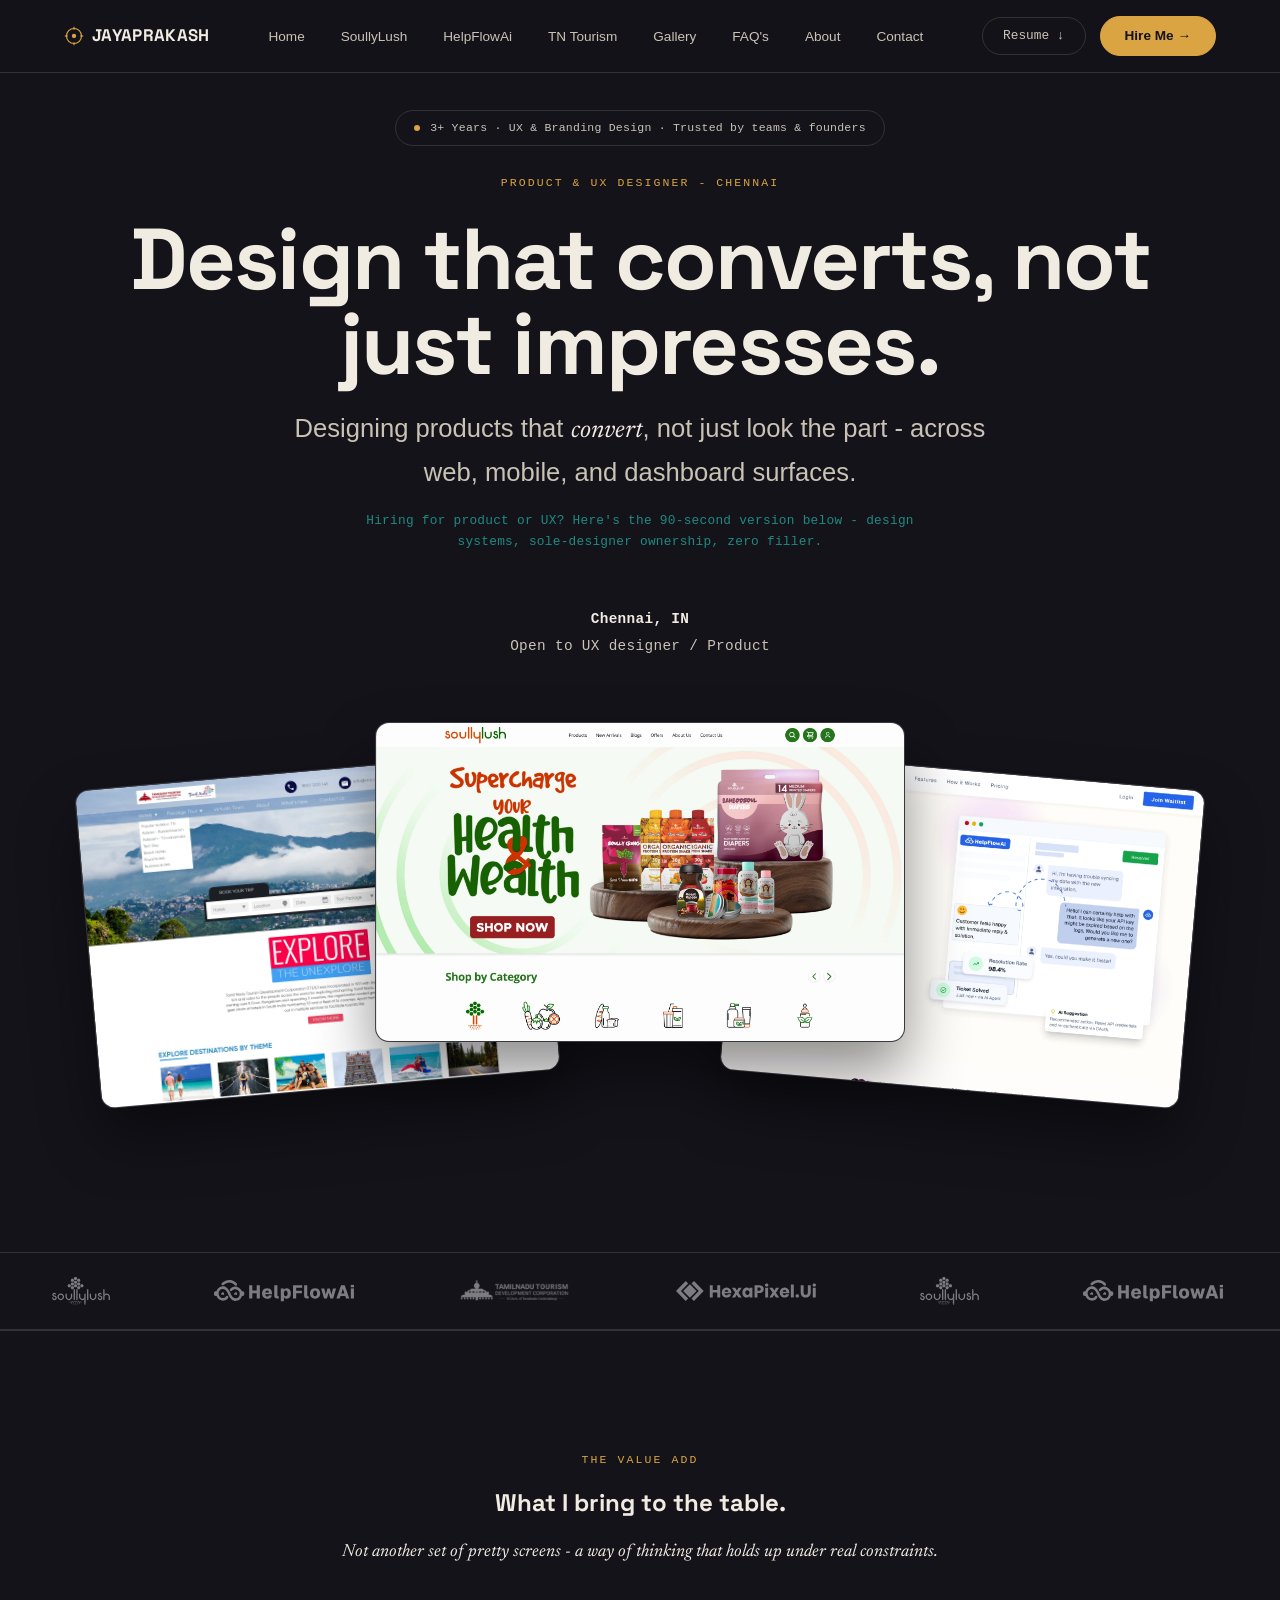
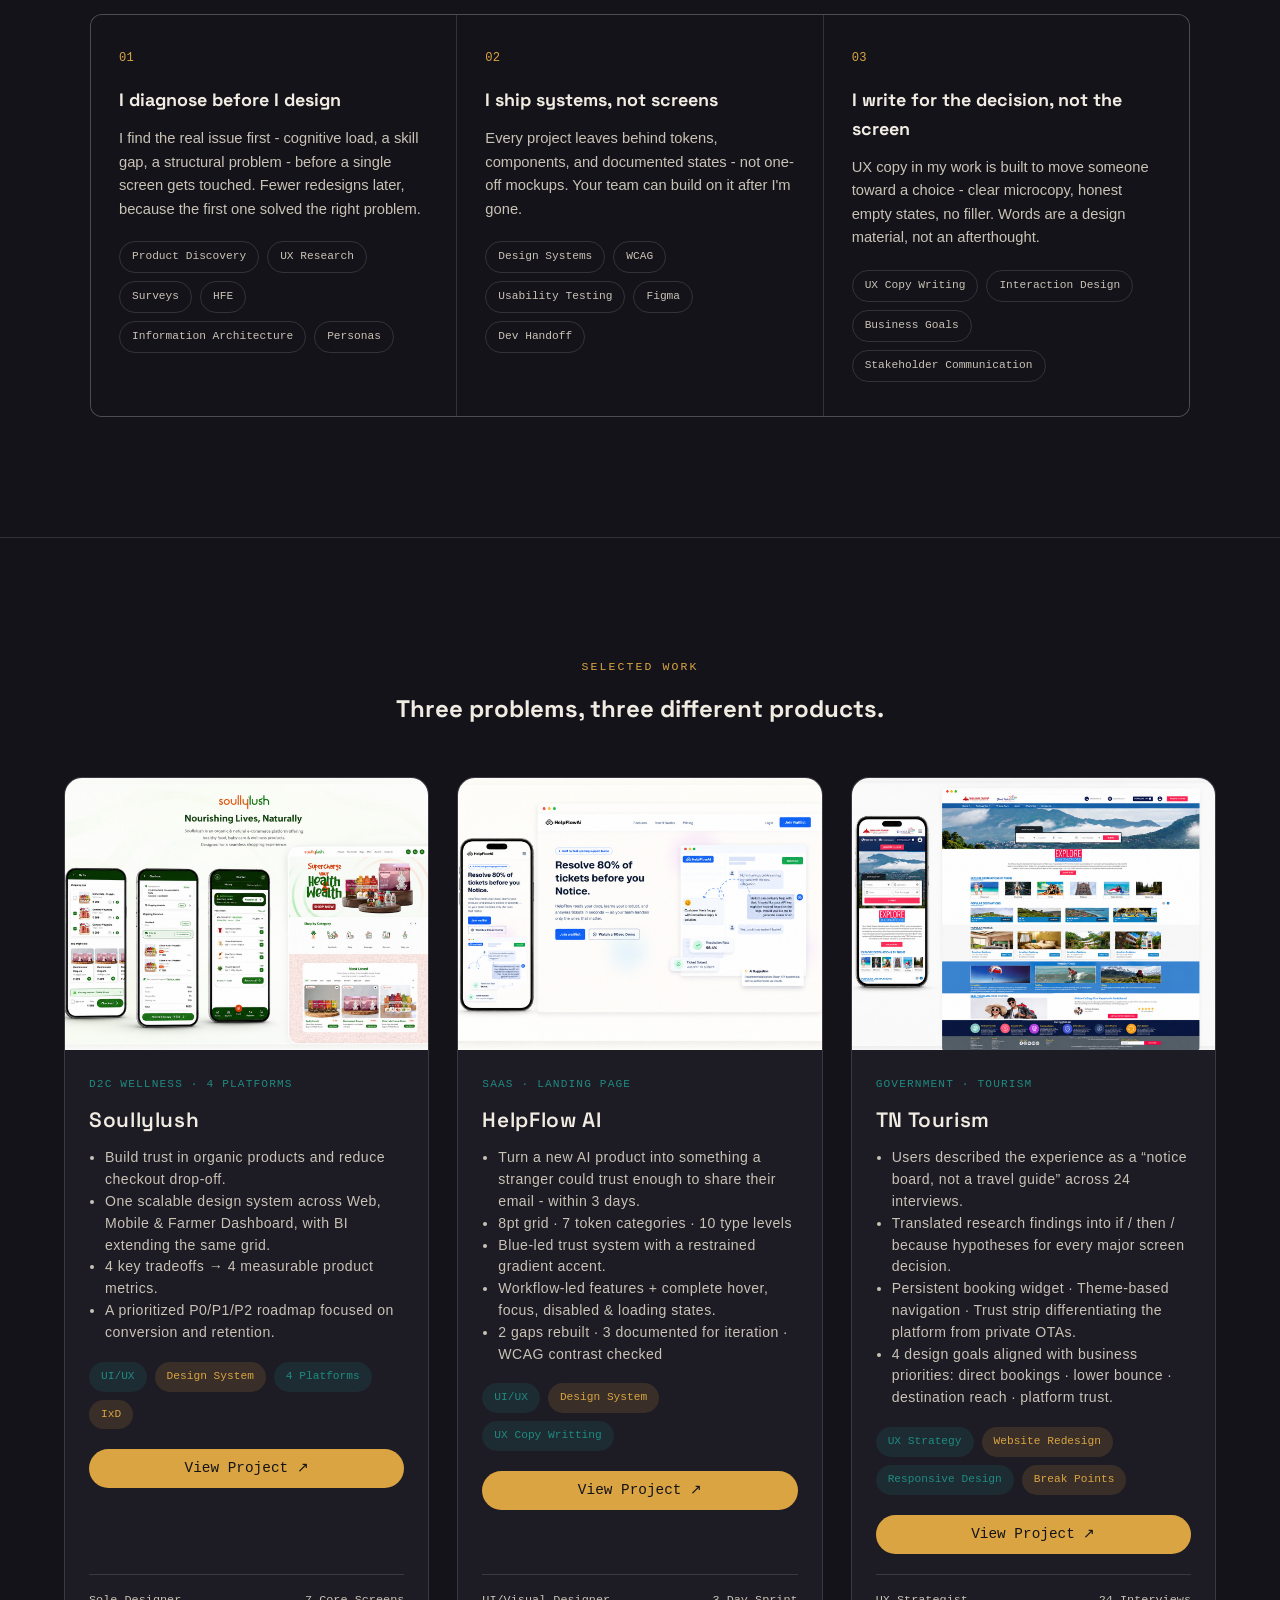
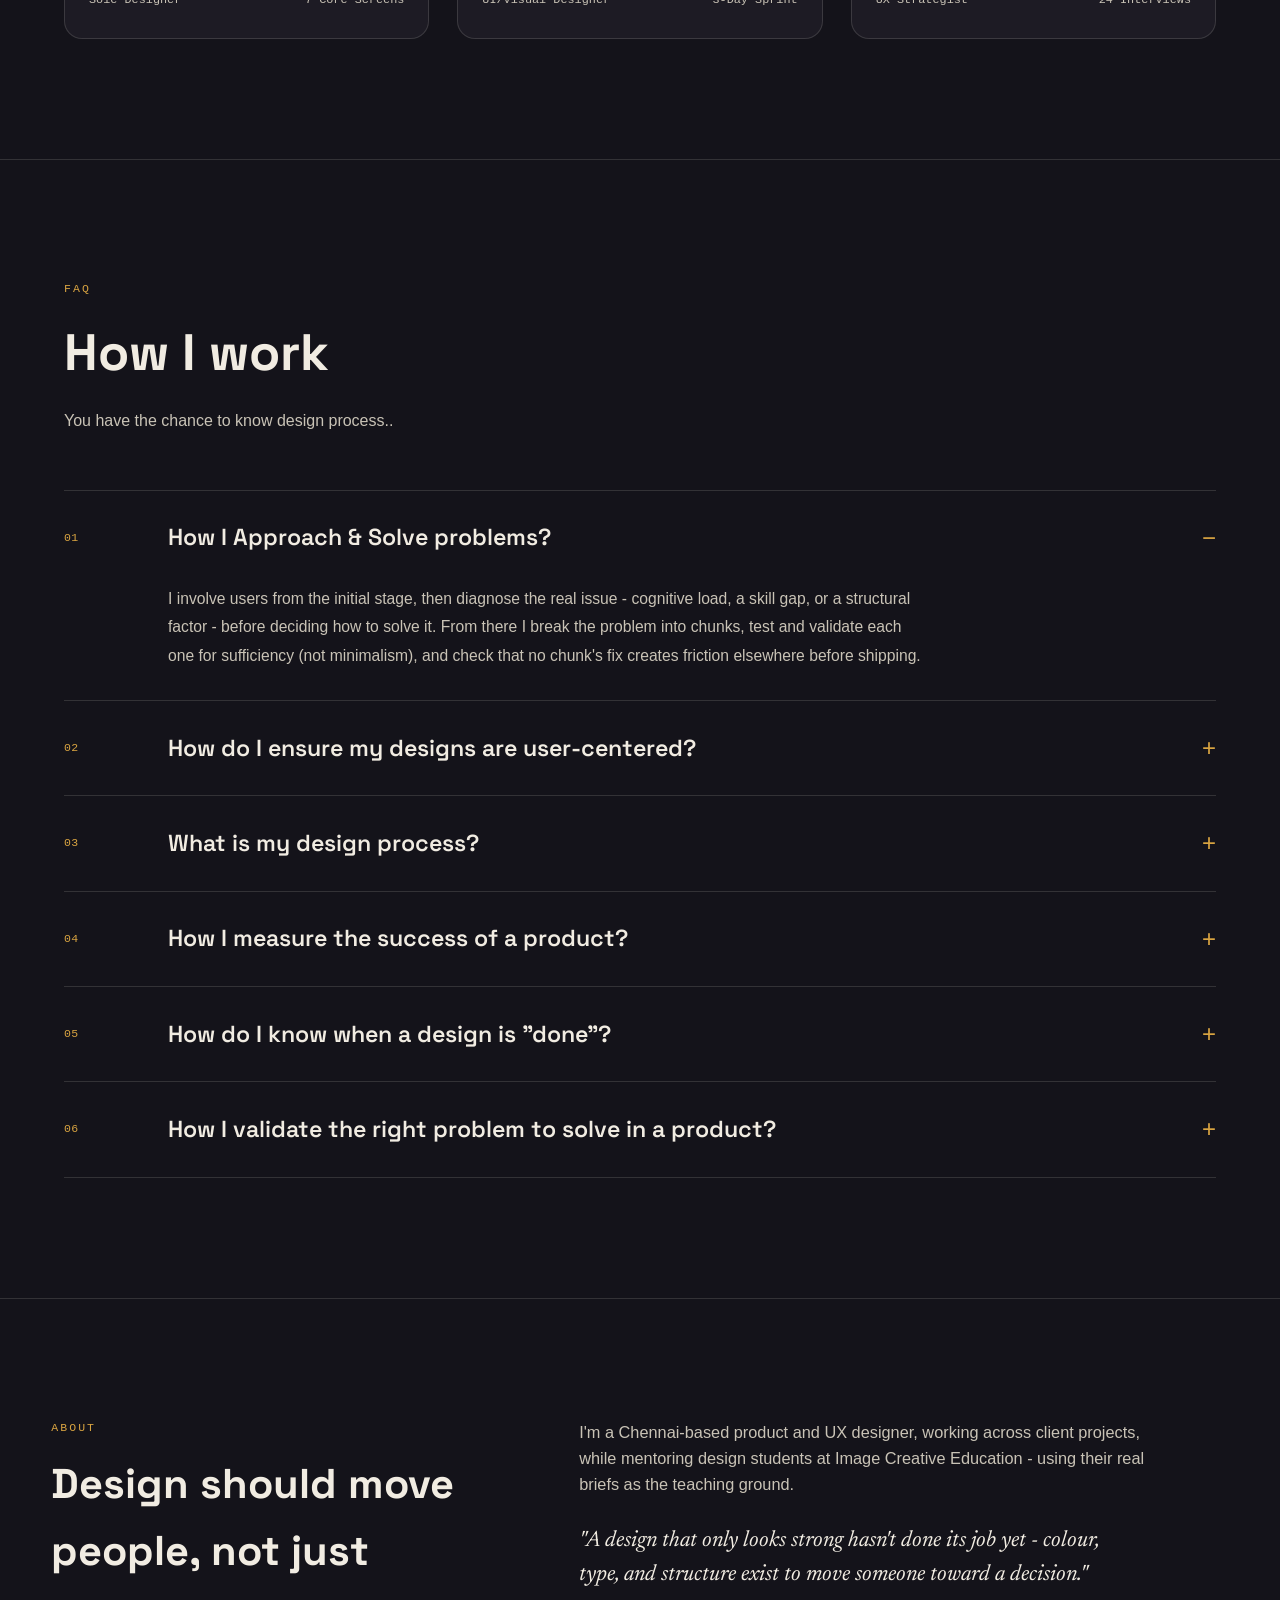
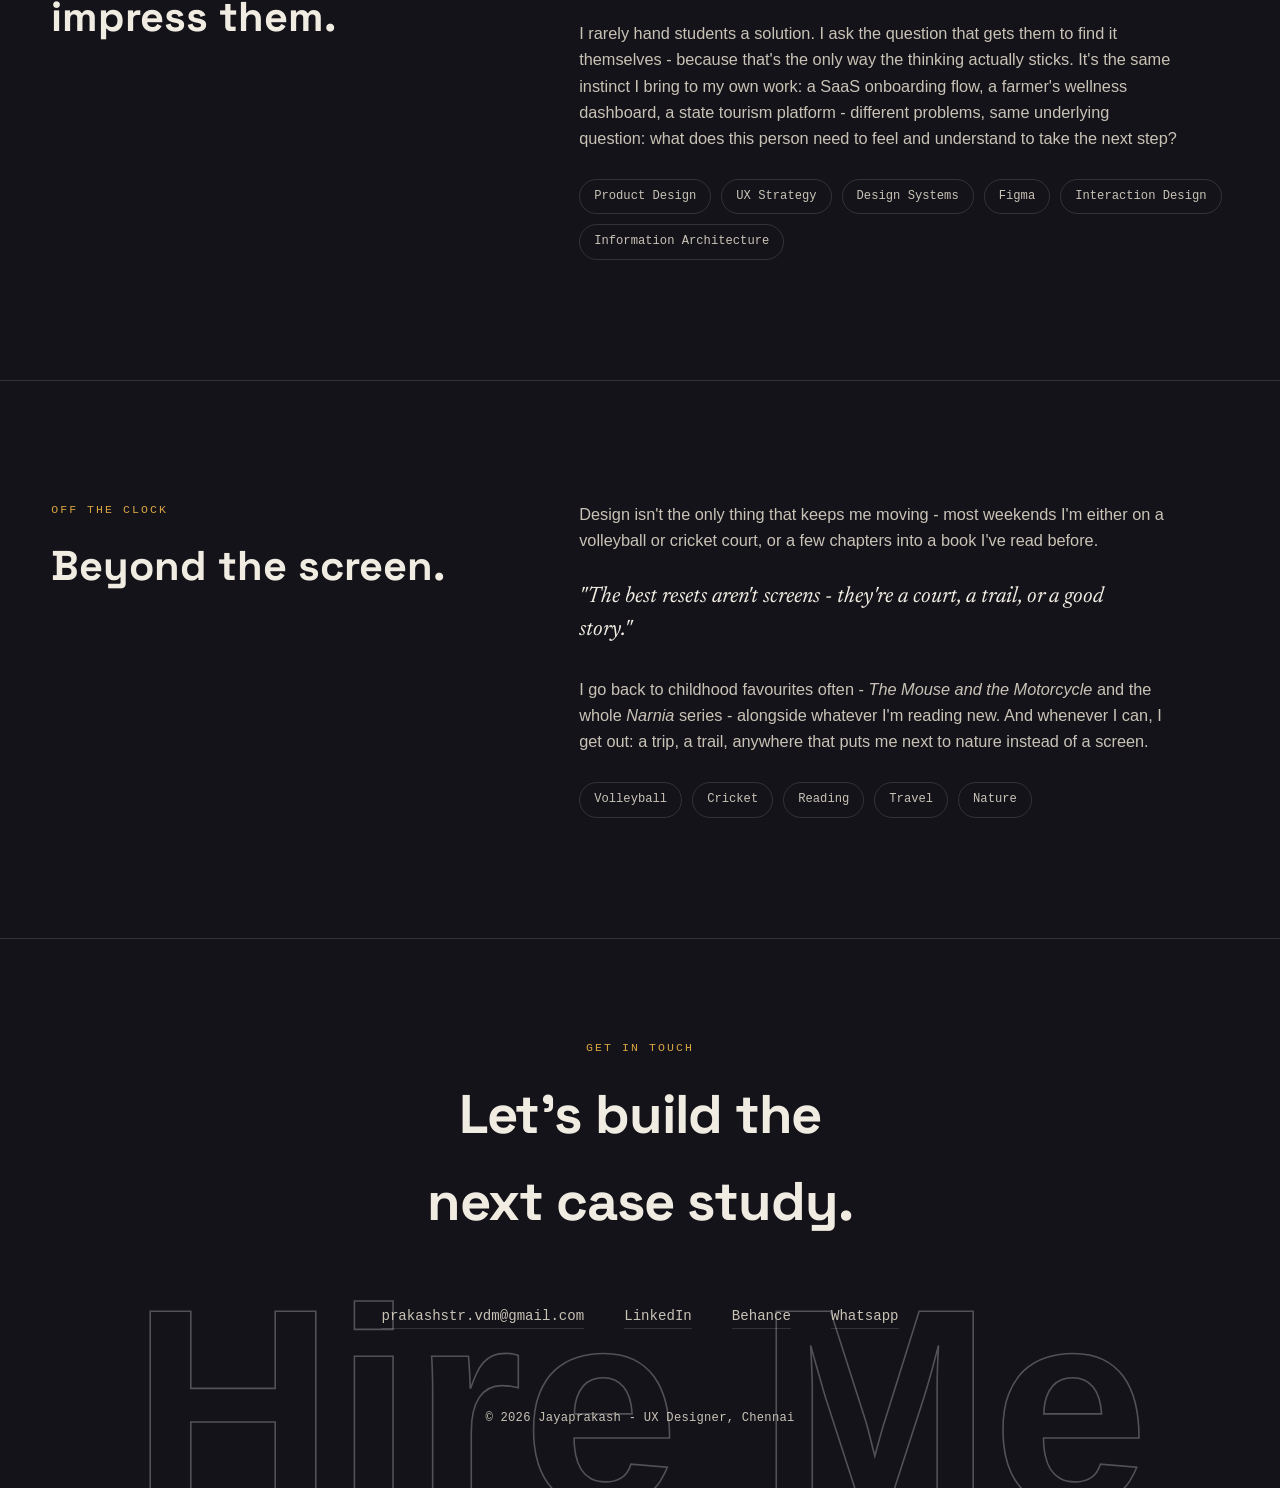
==== commit 22054bd3: "Add files via upload Gallery page added to view my previous works & Graphic works needs to be update" ====
--- a/index.html
+++ b/index.html
@@ -48,15 +48,16 @@
         <ul>
           <li><a href="#">Home</a></li>
           <li><a href="./soullylush/soullylush-case-study.html">SoullyLush</a></li>
-          <li><a href="./helpflow/HelpFlowAI-case-study.html" target="_blank">HelpFlowAi</a></li>
+          <li><a href="./helpflow/HelpFlowAI-case-study.html">HelpFlowAi</a></li>
           <li><a href="./ttdc/tn-tourism-case-study.html">TN Tourism</a></li>
+          <li><a href="./gallery/gallery.html">Gallery</a></li>
           <li><a href="#faq">FAQ's</a></li>
           <li><a href="#about">About</a></li>
           <li><a href="#contact">Contact</a></li>
         </ul>
       </nav>
       <div class="nav-cta">
-        <a class="btn-resume" href="./assets/Jayaprakash UX designer.pdf" download>
+        <a class="btn-resume" target="_blank" href="./assets/Jayaprakash UX designer.pdf" download>
           Resume ↓
         </a>
         <a class="btn-hire" href="#contact"> Hire Me → </a>
@@ -264,7 +265,7 @@
             <div class="pill-row">
               <span class="p-blue">UX Strategy</span>
               <span class="p-gold">Website Redesign</span>
-              <span class="p-gold">Responsive Design</span>
+              <span class="p-blue">Responsive Design</span>
               <span class="p-gold">Break Points</span>
             </div>
             <span class="p-view">View Project ↗</span>
--- a/style.css
+++ b/style.css
@@ -1034,7 +1034,7 @@
   white-space: nowrap;
 
   color: transparent;
-  -webkit-text-stroke: 1px rgba(255, 255, 255, 0.267);
+  -webkit-text-stroke: 0.1rem rgba(255, 255, 255, 0.267);
 
   pointer-events: none;
   user-select: none;
